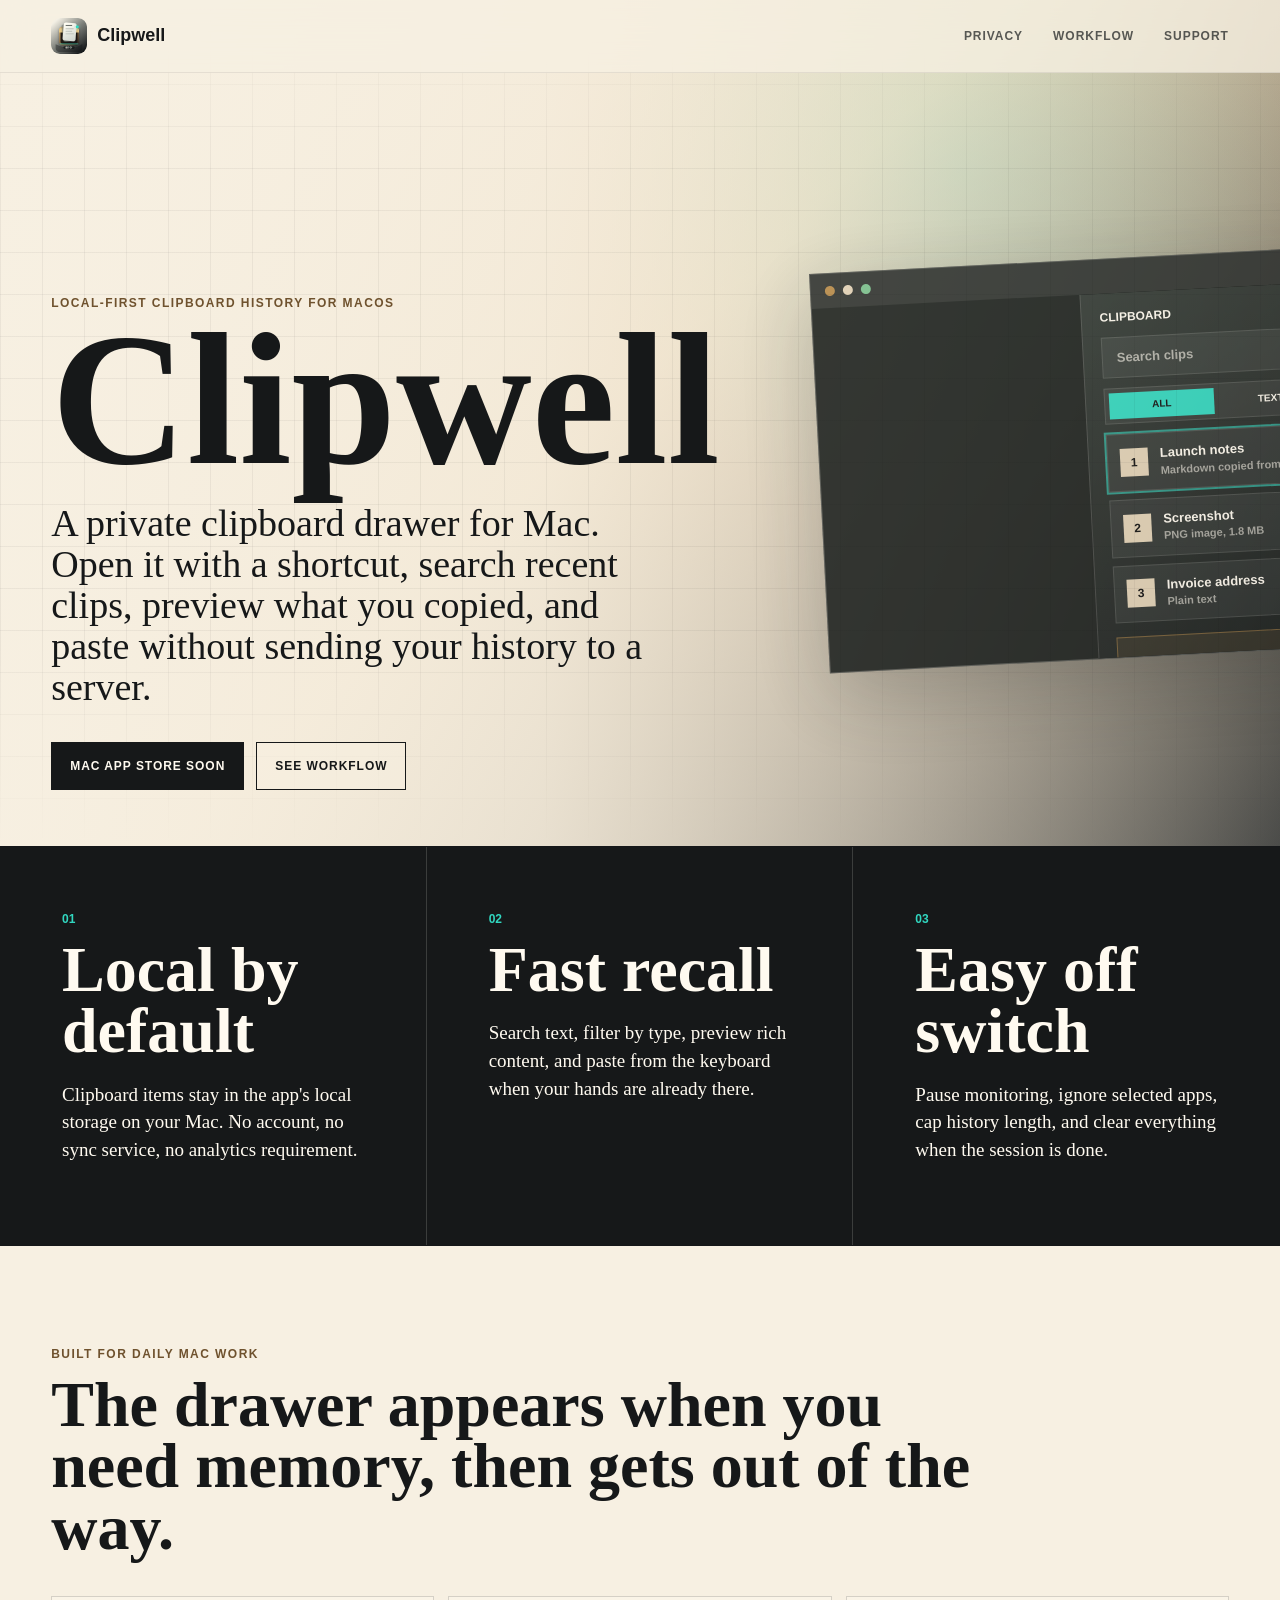
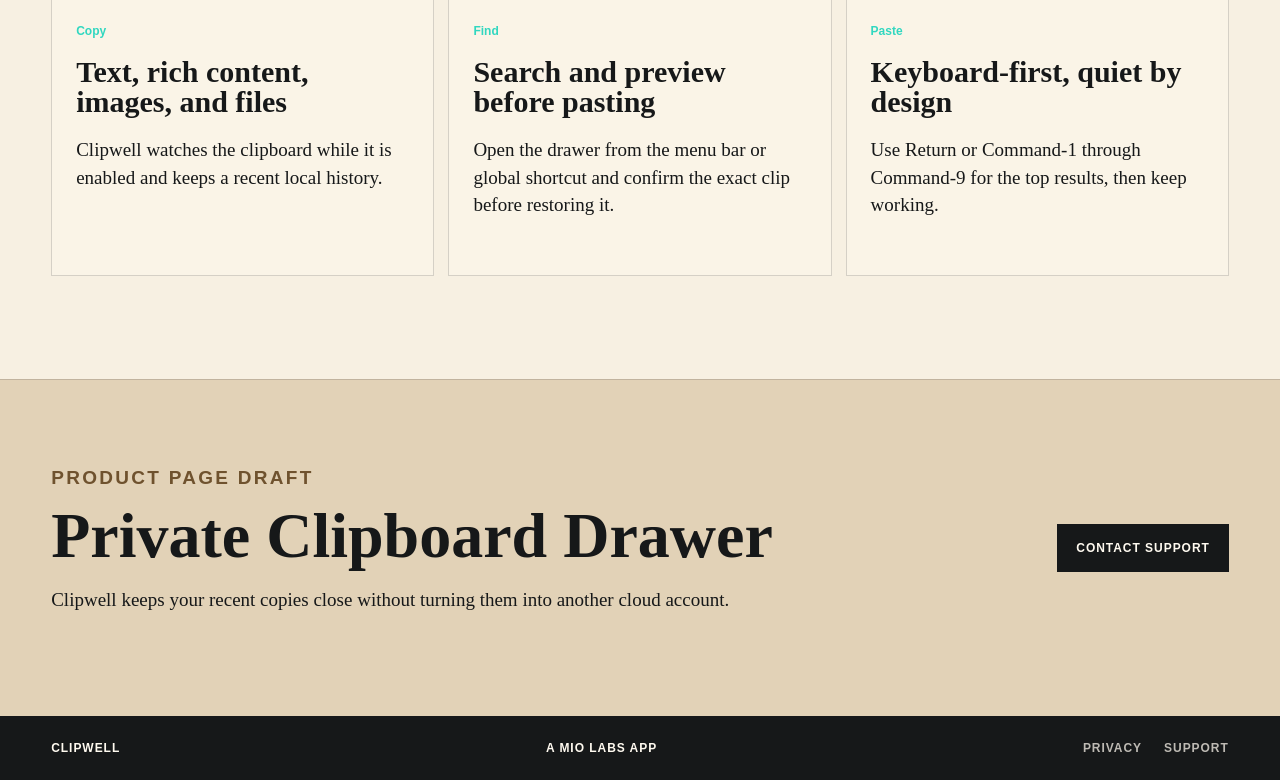
==== marketing/clipwell/index.html @ c0d696aa "Initial open source release" ====
<!doctype html>
<html lang="en">
  <head>
    <meta charset="utf-8">
    <meta name="viewport" content="width=device-width, initial-scale=1">
    <title>Clipwell - Private Clipboard Drawer for Mac</title>
    <meta name="description" content="Clipwell is a private, local-first clipboard drawer for Mac. Search, preview, and paste recent clips without a cloud account.">
    <link rel="icon" href="assets/icon.svg" type="image/svg+xml">
    <link rel="stylesheet" href="styles.css">
  </head>
  <body>
    <header class="site-header">
      <a class="brand" href="index.html" aria-label="Clipwell home">
        <img src="assets/icon.svg" alt="" width="36" height="36">
        <span>Clipwell</span>
      </a>
      <nav aria-label="Primary navigation">
        <a href="#privacy">Privacy</a>
        <a href="#workflow">Workflow</a>
        <a href="support.html">Support</a>
      </nav>
    </header>

    <main>
      <section class="hero">
        <div class="hero-art" aria-hidden="true">
          <div class="desktop">
            <div class="menubar">
              <span></span><span></span><span></span>
              <strong>Clipwell</strong>
            </div>
            <div class="drawer">
              <div class="drawer-head">
                <p>CLIPBOARD</p>
                <span>LIVE</span>
              </div>
              <div class="search">Search clips</div>
              <div class="tabs"><span>ALL</span><span>TEXT</span><span>IMAGE</span></div>
              <div class="clip active">
                <b>1</b>
                <div><strong>Launch notes</strong><small>Markdown copied from Notes</small></div>
              </div>
              <div class="clip">
                <b>2</b>
                <div><strong>Screenshot</strong><small>PNG image, 1.8 MB</small></div>
              </div>
              <div class="clip">
                <b>3</b>
                <div><strong>Invoice address</strong><small>Plain text</small></div>
              </div>
              <div class="preview">
                <small>Preview</small>
                <p>Copy once. Find it again without leaving the app you are working in.</p>
              </div>
            </div>
          </div>
        </div>

        <div class="hero-copy">
          <p class="eyebrow">Local-first clipboard history for macOS</p>
          <h1>Clipwell</h1>
          <p class="lede">A private clipboard drawer for Mac. Open it with a shortcut, search recent clips, preview what you copied, and paste without sending your history to a server.</p>
          <div class="actions">
            <a class="button primary" href="#waitlist">Mac App Store soon</a>
            <a class="button secondary" href="#workflow">See workflow</a>
          </div>
        </div>
      </section>

      <section class="proof-band" id="privacy" aria-label="Privacy principles">
        <div>
          <span>01</span>
          <h2>Local by default</h2>
          <p>Clipboard items stay in the app's local storage on your Mac. No account, no sync service, no analytics requirement.</p>
        </div>
        <div>
          <span>02</span>
          <h2>Fast recall</h2>
          <p>Search text, filter by type, preview rich content, and paste from the keyboard when your hands are already there.</p>
        </div>
        <div>
          <span>03</span>
          <h2>Easy off switch</h2>
          <p>Pause monitoring, ignore selected apps, cap history length, and clear everything when the session is done.</p>
        </div>
      </section>

      <section class="workflow" id="workflow">
        <div class="section-copy">
          <p class="eyebrow">Built for daily Mac work</p>
          <h2>The drawer appears when you need memory, then gets out of the way.</h2>
        </div>
        <div class="steps">
          <article>
            <span>Copy</span>
            <h3>Text, rich content, images, and files</h3>
            <p>Clipwell watches the clipboard while it is enabled and keeps a recent local history.</p>
          </article>
          <article>
            <span>Find</span>
            <h3>Search and preview before pasting</h3>
            <p>Open the drawer from the menu bar or global shortcut and confirm the exact clip before restoring it.</p>
          </article>
          <article>
            <span>Paste</span>
            <h3>Keyboard-first, quiet by design</h3>
            <p>Use Return or Command-1 through Command-9 for the top results, then keep working.</p>
          </article>
        </div>
      </section>

      <section class="store-copy" id="waitlist">
        <div>
          <p class="eyebrow">Product page draft</p>
          <h2>Private Clipboard Drawer</h2>
          <p>Clipwell keeps your recent copies close without turning them into another cloud account.</p>
        </div>
        <a class="button primary" href="support.html">Contact support</a>
      </section>
    </main>

    <footer>
      <span>Clipwell</span>
      <span>A Mio Labs app</span>
      <a href="privacy.html">Privacy</a>
      <a href="support.html">Support</a>
    </footer>
  </body>
</html>
---- marketing/clipwell/styles.css ----
:root {
  --ink: #161819;
  --ink-soft: #2d3230;
  --paper: #f7f0e2;
  --paper-deep: #e2d2b7;
  --brass: #b88a48;
  --brass-dark: #6f522e;
  --cyan: #31d7c0;
  --green: #7ac08d;
  --line: rgba(22, 24, 25, .16);
  --white: #fffaf0;
  --shadow: 0 24px 80px rgba(22, 24, 25, .24);
}

* {
  box-sizing: border-box;
}

html {
  scroll-behavior: smooth;
}

body {
  margin: 0;
  color: var(--ink);
  background: var(--paper);
  font-family: Charter, "Iowan Old Style", Georgia, serif;
}

a {
  color: inherit;
  text-decoration: none;
}

.site-header {
  position: fixed;
  z-index: 10;
  top: 0;
  left: 0;
  right: 0;
  display: flex;
  align-items: center;
  justify-content: space-between;
  gap: 24px;
  padding: 18px clamp(20px, 4vw, 56px);
  background: rgba(247, 240, 226, .78);
  border-bottom: 1px solid rgba(22, 24, 25, .08);
  backdrop-filter: blur(18px);
}

.brand {
  display: inline-flex;
  align-items: center;
  gap: 10px;
  font: 700 18px/1.1 Avenir, "Avenir Next", Helvetica, sans-serif;
  letter-spacing: 0;
}

.brand img {
  border-radius: 9px;
}

nav {
  display: flex;
  align-items: center;
  gap: clamp(14px, 3vw, 30px);
  font: 700 12px/1 Avenir, "Avenir Next", Helvetica, sans-serif;
  text-transform: uppercase;
  letter-spacing: .08em;
}

nav a {
  color: rgba(22, 24, 25, .7);
}

nav a:hover {
  color: var(--ink);
}

.hero {
  position: relative;
  min-height: 94vh;
  overflow: hidden;
  display: grid;
  align-items: end;
  padding: 112px clamp(20px, 4vw, 56px) 56px;
  background:
    linear-gradient(90deg, rgba(247, 240, 226, .98) 0%, rgba(247, 240, 226, .84) 42%, rgba(247, 240, 226, .24) 100%),
    radial-gradient(circle at 75% 20%, rgba(49, 215, 192, .24), transparent 32%),
    linear-gradient(135deg, #f7f0e2 0%, #dfc49b 48%, #151819 100%);
}

.hero::after {
  content: "";
  position: absolute;
  inset: 0;
  pointer-events: none;
  background-image:
    linear-gradient(rgba(22, 24, 25, .05) 1px, transparent 1px),
    linear-gradient(90deg, rgba(22, 24, 25, .05) 1px, transparent 1px);
  background-size: 42px 42px;
  mask-image: linear-gradient(to bottom, transparent, black 20%, black 76%, transparent);
}

.hero-art {
  position: absolute;
  inset: 132px -14vw 64px auto;
  z-index: 0;
  width: min(660px, 50vw);
  display: flex;
  align-items: center;
  justify-content: center;
  transform: rotate(-3deg);
  opacity: .88;
}

.desktop {
  width: 100%;
  aspect-ratio: 16 / 10;
  background: #1d211f;
  border: 1px solid rgba(255, 250, 240, .24);
  box-shadow: var(--shadow);
  overflow: hidden;
}

.menubar {
  height: 34px;
  display: flex;
  align-items: center;
  gap: 8px;
  padding: 0 14px;
  color: rgba(255, 250, 240, .74);
  background: rgba(255, 250, 240, .08);
  font: 700 11px/1 Avenir, "Avenir Next", Helvetica, sans-serif;
}

.menubar span {
  width: 10px;
  height: 10px;
  border-radius: 50%;
  background: var(--brass);
}

.menubar span:nth-child(2) {
  background: var(--paper-deep);
}

.menubar span:nth-child(3) {
  background: var(--green);
}

.menubar strong {
  margin-left: auto;
}

.drawer {
  margin-left: auto;
  width: min(420px, 58%);
  min-height: calc(100% - 34px);
  padding: 18px;
  color: var(--white);
  background:
    linear-gradient(155deg, rgba(51, 58, 54, .96), rgba(18, 21, 21, .98)),
    #1b1f1e;
  border-left: 1px solid rgba(255, 250, 240, .18);
}

.drawer-head,
.tabs,
.clip {
  display: flex;
  align-items: center;
}

.drawer-head {
  justify-content: space-between;
  margin-bottom: 14px;
  font: 800 12px/1 Avenir, "Avenir Next", Helvetica, sans-serif;
}

.drawer-head p {
  margin: 0;
}

.drawer-head span {
  color: var(--green);
}

.search,
.tabs,
.clip,
.preview {
  border: 1px solid rgba(255, 250, 240, .12);
  background: rgba(255, 250, 240, .06);
}

.search {
  padding: 13px 14px;
  margin-bottom: 10px;
  color: rgba(255, 250, 240, .62);
  font: 600 13px/1 Avenir, "Avenir Next", Helvetica, sans-serif;
}

.tabs {
  gap: 4px;
  padding: 4px;
  margin-bottom: 10px;
}

.tabs span {
  flex: 1;
  padding: 8px 6px;
  text-align: center;
  font: 800 10px/1 Avenir, "Avenir Next", Helvetica, sans-serif;
}

.tabs span:first-child {
  color: #111;
  background: var(--cyan);
}

.clip {
  gap: 12px;
  padding: 12px;
  margin-bottom: 8px;
}

.clip.active {
  outline: 2px solid rgba(49, 215, 192, .62);
}

.clip b {
  display: grid;
  place-items: center;
  width: 28px;
  height: 28px;
  color: #111;
  background: var(--paper-deep);
  font: 800 12px/1 Avenir, "Avenir Next", Helvetica, sans-serif;
}

.clip strong,
.clip small {
  display: block;
}

.clip strong {
  font: 700 13px/1.2 Avenir, "Avenir Next", Helvetica, sans-serif;
}

.clip small {
  margin-top: 3px;
  color: rgba(255, 250, 240, .58);
  font: 600 11px/1.2 Avenir, "Avenir Next", Helvetica, sans-serif;
}

.preview {
  margin-top: 14px;
  padding: 16px;
  border-color: rgba(184, 138, 72, .5);
  background: rgba(184, 138, 72, .12);
}

.preview small {
  color: var(--brass);
  font: 800 10px/1 Avenir, "Avenir Next", Helvetica, sans-serif;
  text-transform: uppercase;
}

.preview p {
  margin: 8px 0 0;
  font-size: 21px;
  line-height: 1.2;
}

.hero-copy {
  position: relative;
  z-index: 1;
  width: min(720px, 100%);
}

.eyebrow {
  margin: 0 0 14px;
  color: var(--brass-dark);
  font: 800 12px/1 Avenir, "Avenir Next", Helvetica, sans-serif;
  letter-spacing: .12em;
  text-transform: uppercase;
}

h1,
h2,
h3,
p {
  letter-spacing: 0;
}

h1 {
  margin: 0;
  font-size: clamp(86px, 15vw, 188px);
  line-height: .82;
}

.lede {
  width: min(620px, 100%);
  margin: 26px 0 0;
  font-size: clamp(23px, 3.1vw, 38px);
  line-height: 1.08;
}

.actions {
  display: flex;
  flex-wrap: wrap;
  gap: 12px;
  margin-top: 34px;
}

.button {
  display: inline-flex;
  align-items: center;
  justify-content: center;
  min-height: 48px;
  padding: 0 18px;
  border: 1px solid var(--ink);
  font: 800 12px/1 Avenir, "Avenir Next", Helvetica, sans-serif;
  text-transform: uppercase;
  letter-spacing: .08em;
}

.button.primary {
  color: var(--white);
  background: var(--ink);
}

.button.secondary {
  background: rgba(247, 240, 226, .42);
}

.proof-band {
  display: grid;
  grid-template-columns: repeat(3, 1fr);
  border-top: 1px solid var(--line);
  border-bottom: 1px solid var(--line);
  background: var(--ink);
  color: var(--white);
}

.proof-band div {
  padding: clamp(28px, 5vw, 62px);
  border-right: 1px solid rgba(255, 250, 240, .16);
}

.proof-band div:last-child {
  border-right: 0;
}

.proof-band span,
.steps span {
  color: var(--cyan);
  font: 800 12px/1 Avenir, "Avenir Next", Helvetica, sans-serif;
}

.proof-band h2,
.workflow h2,
.store-copy h2,
.document h1 {
  margin: 12px 0;
  font-size: clamp(36px, 5vw, 72px);
  line-height: .96;
}

.proof-band p,
.steps p,
.store-copy p,
.document p {
  font-size: 19px;
  line-height: 1.45;
}

.workflow {
  padding: clamp(58px, 8vw, 118px) clamp(20px, 4vw, 56px);
}

.section-copy {
  width: min(930px, 100%);
}

.steps {
  display: grid;
  grid-template-columns: repeat(3, 1fr);
  gap: 14px;
  margin-top: 38px;
}

.steps article {
  min-height: 280px;
  padding: 24px;
  border: 1px solid var(--line);
  background: rgba(255, 250, 240, .38);
}

.steps h3 {
  margin: 18px 0 0;
  font-size: 30px;
  line-height: 1;
}

.store-copy {
  display: flex;
  align-items: center;
  justify-content: space-between;
  gap: 30px;
  padding: clamp(42px, 7vw, 84px) clamp(20px, 4vw, 56px);
  background: var(--paper-deep);
  border-top: 1px solid var(--line);
}

.store-copy div {
  max-width: 760px;
}

footer {
  display: flex;
  gap: 22px;
  padding: 26px clamp(20px, 4vw, 56px);
  color: rgba(255, 250, 240, .72);
  background: var(--ink);
  font: 700 12px/1 Avenir, "Avenir Next", Helvetica, sans-serif;
  text-transform: uppercase;
  letter-spacing: .08em;
}

footer span {
  margin-right: auto;
  color: var(--white);
}

.text-page {
  background: var(--paper);
}

.document {
  width: min(860px, calc(100% - 40px));
  margin: 0 auto;
  padding: 140px 0 80px;
}

.document h1 {
  margin-bottom: 26px;
}

.document h2 {
  margin: 34px 0 8px;
  font-size: 28px;
  line-height: 1.1;
  font-family: Avenir, "Avenir Next", Helvetica, sans-serif;
}

@media (max-width: 900px) {
  .hero {
    min-height: auto;
    padding-top: 470px;
  }

  .hero-art {
    top: 92px;
    right: -220px;
    width: 720px;
    opacity: .92;
  }

  .proof-band,
  .steps {
    grid-template-columns: 1fr;
  }

  .proof-band div {
    border-right: 0;
    border-bottom: 1px solid rgba(255, 250, 240, .16);
  }

  .store-copy {
    align-items: flex-start;
    flex-direction: column;
  }
}

@media (max-width: 640px) {
  .site-header {
    position: absolute;
    align-items: flex-start;
  }

  nav {
    gap: 12px;
    font-size: 10px;
  }

  .hero {
    padding-top: 350px;
  }

  .hero-art {
    right: -310px;
    width: 650px;
  }

  .drawer {
    width: 62%;
    padding: 12px;
  }

  h1 {
    font-size: clamp(68px, 24vw, 118px);
  }

  .lede {
    font-size: 23px;
  }

  .button {
    width: 100%;
  }
}
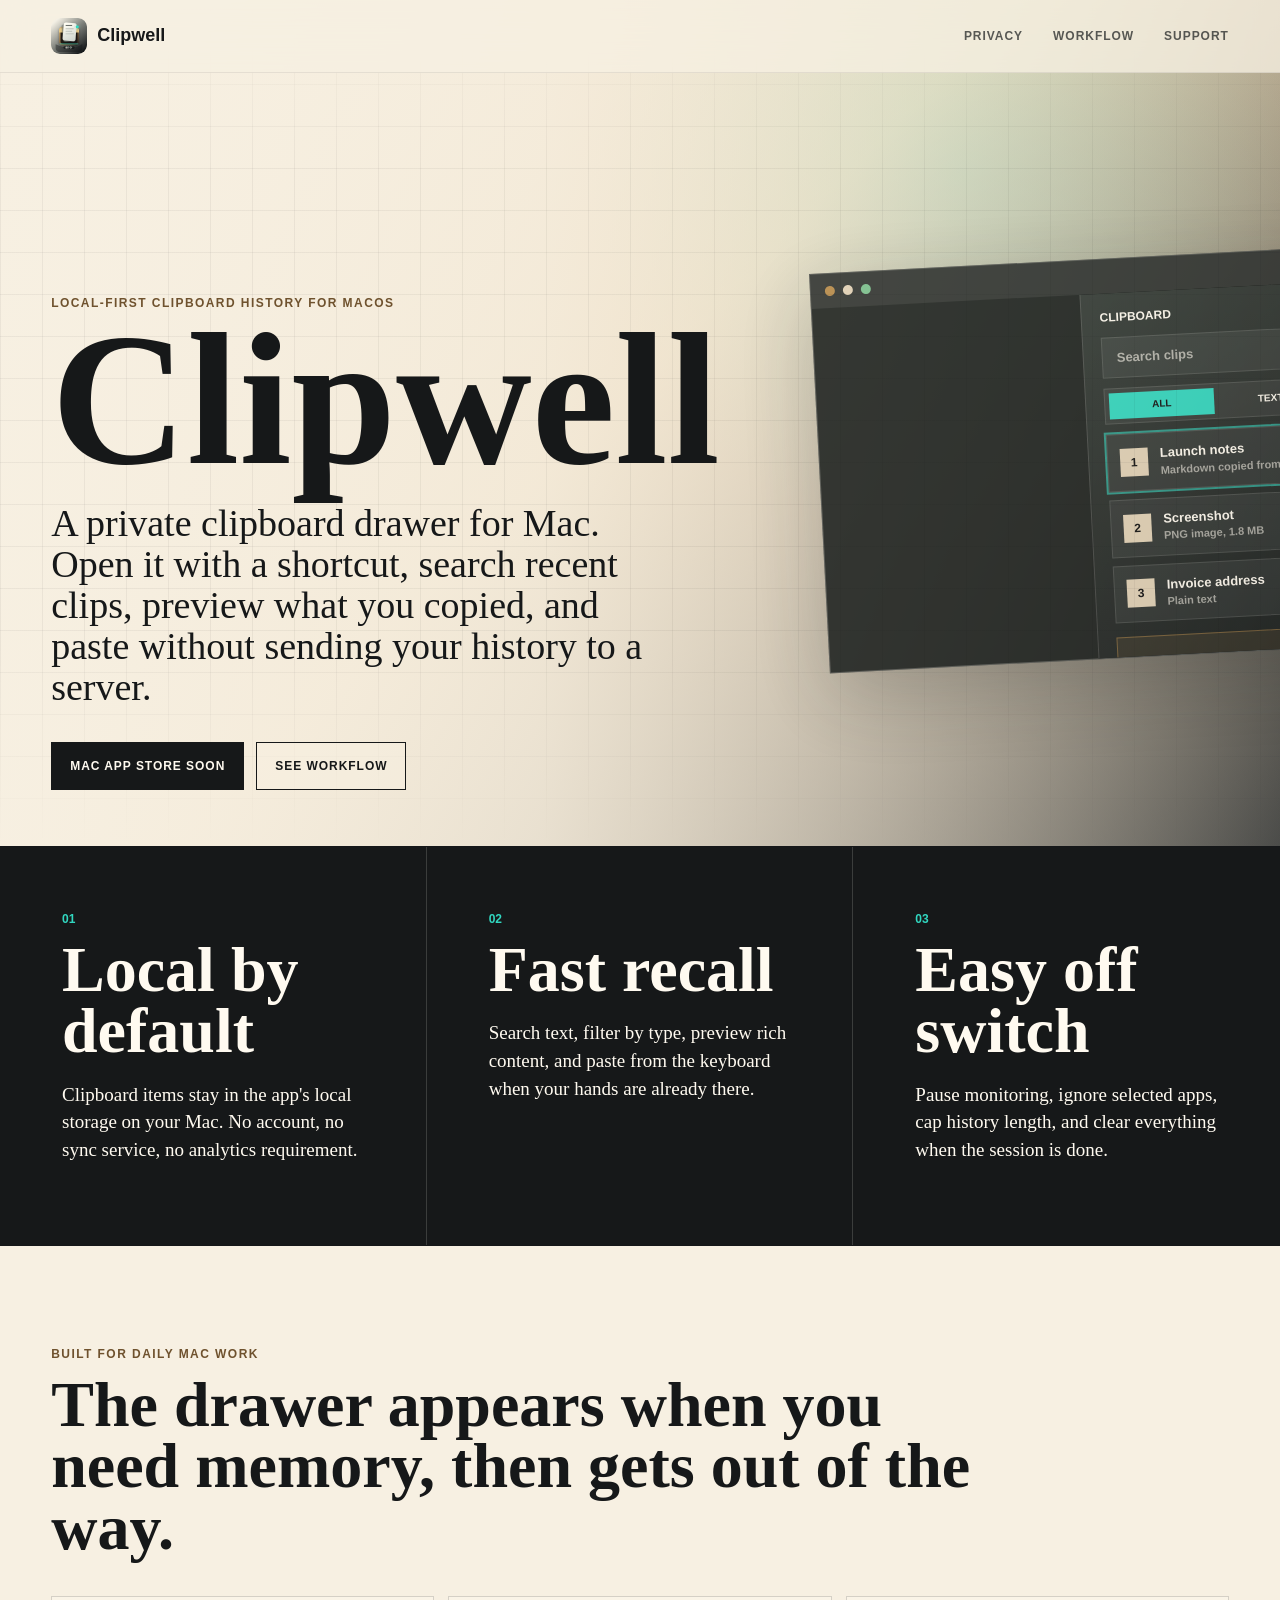
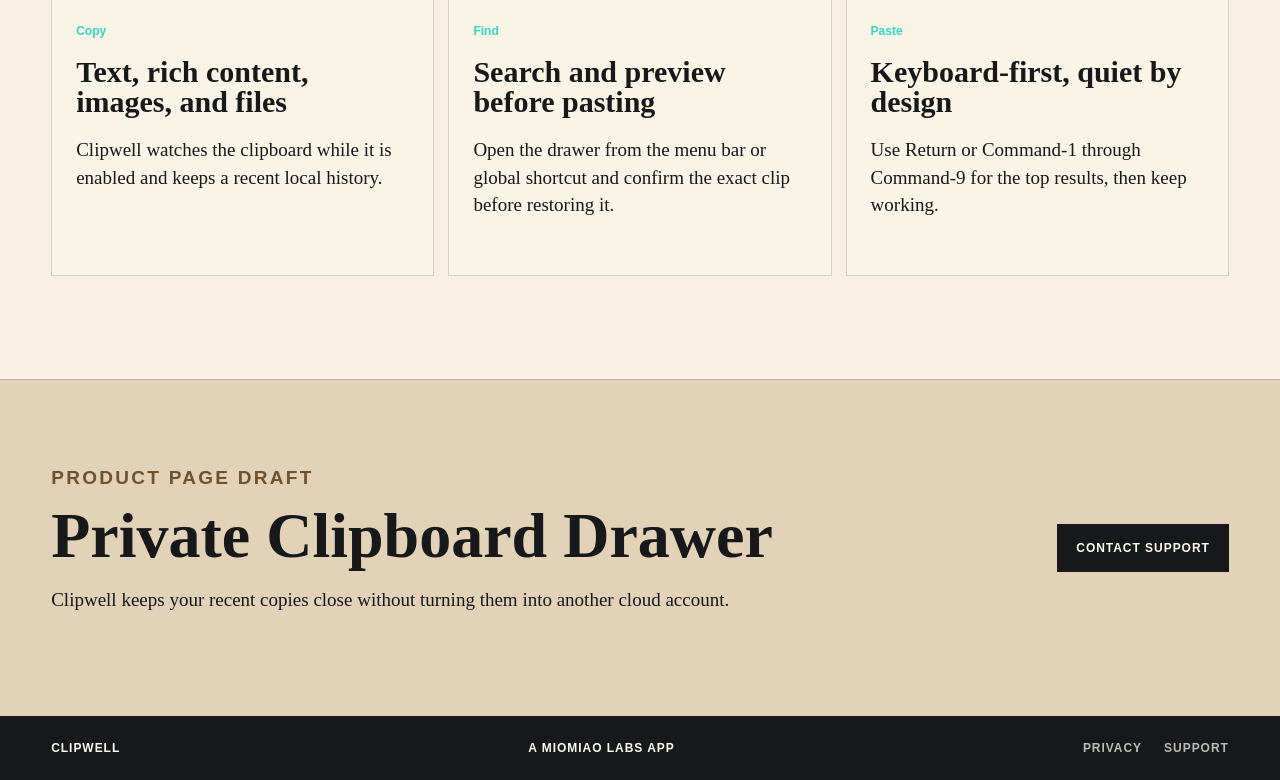
==== commit 03984b40: "docs: update clipwell branding and pro copy" ====
--- a/marketing/clipwell/index.html
+++ b/marketing/clipwell/index.html
@@ -121,7 +121,7 @@
 
     <footer>
       <span>Clipwell</span>
-      <span>A Mio Labs app</span>
+      <span>A MioMiao Labs app</span>
       <a href="privacy.html">Privacy</a>
       <a href="support.html">Support</a>
     </footer>
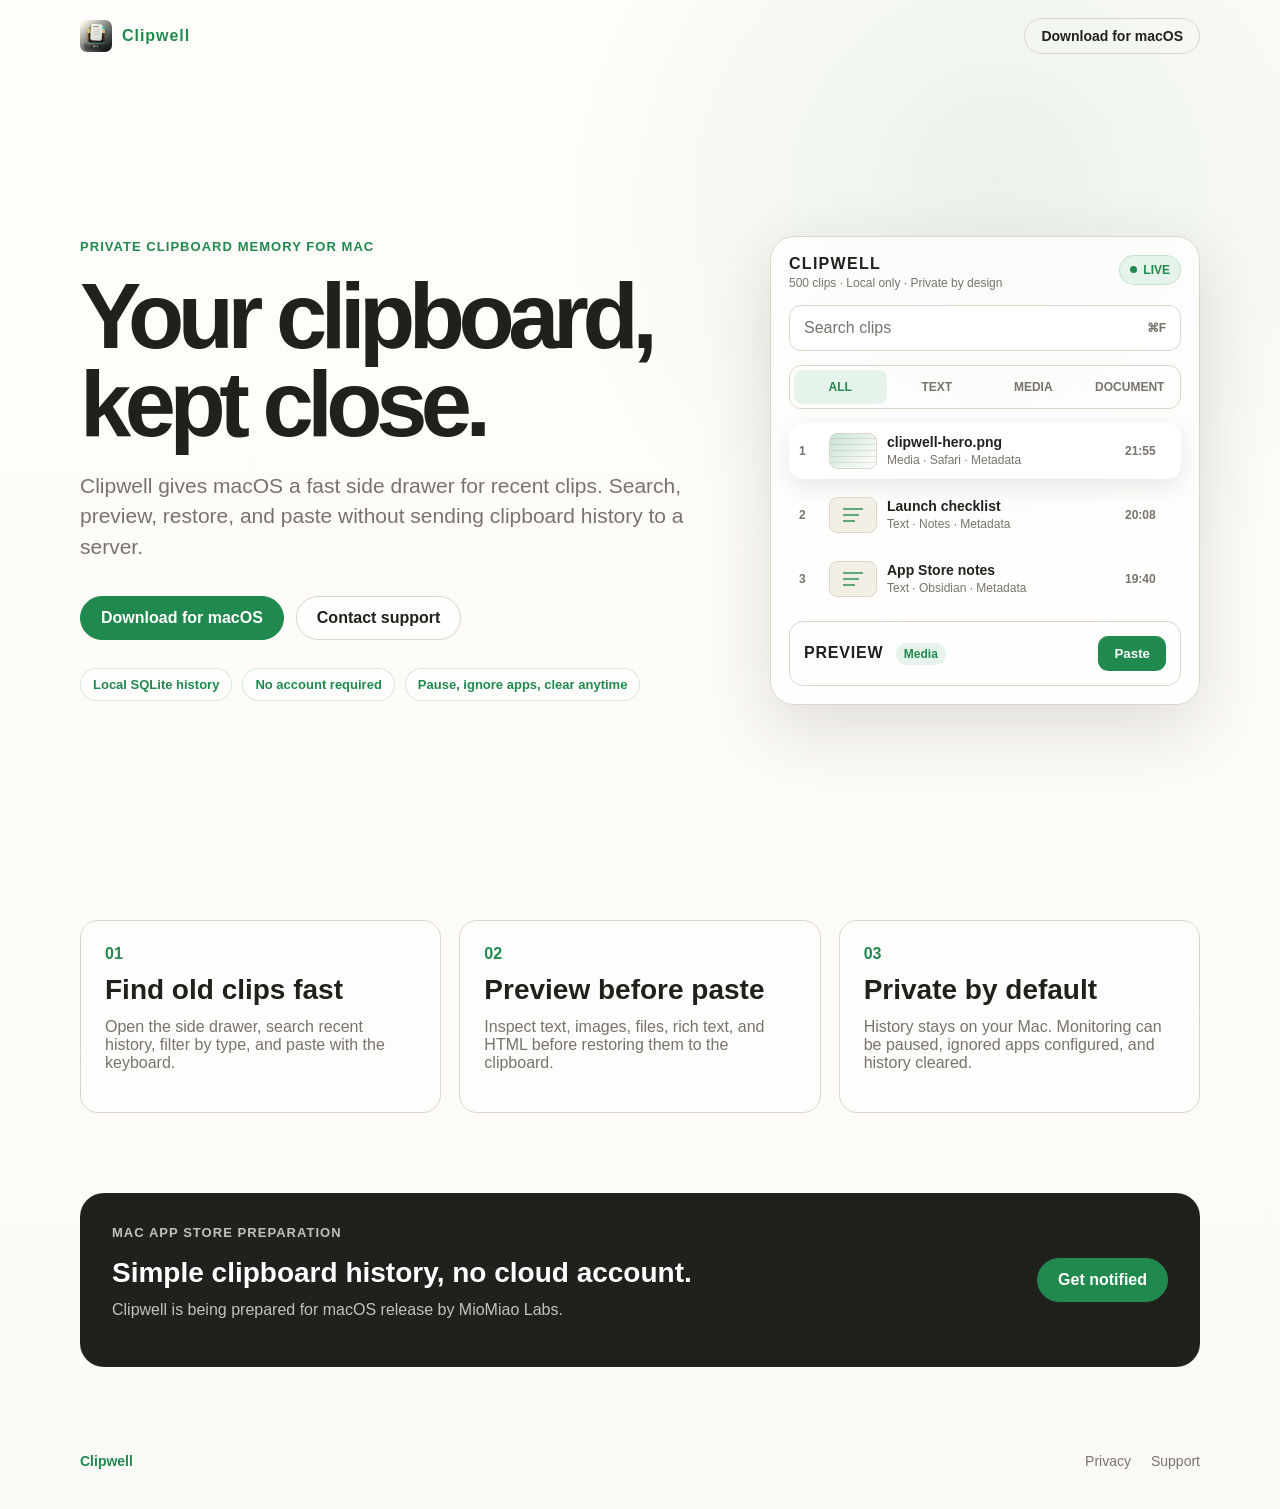
==== commit 0ccff535: "Refine Clipwell app UI and simplify homepage" ====
--- a/marketing/clipwell/index.html
+++ b/marketing/clipwell/index.html
@@ -1,129 +1,125 @@
 <!doctype html>
 <html lang="en">
-  <head>
-    <meta charset="utf-8">
-    <meta name="viewport" content="width=device-width, initial-scale=1">
-    <title>Clipwell - Private Clipboard Drawer for Mac</title>
-    <meta name="description" content="Clipwell is a private, local-first clipboard drawer for Mac. Search, preview, and paste recent clips without a cloud account.">
-    <link rel="icon" href="assets/icon.svg" type="image/svg+xml">
-    <link rel="stylesheet" href="styles.css">
-  </head>
-  <body>
-    <header class="site-header">
-      <a class="brand" href="index.html" aria-label="Clipwell home">
-        <img src="assets/icon.svg" alt="" width="36" height="36">
-        <span>Clipwell</span>
-      </a>
-      <nav aria-label="Primary navigation">
-        <a href="#privacy">Privacy</a>
-        <a href="#workflow">Workflow</a>
-        <a href="support.html">Support</a>
-      </nav>
-    </header>
+<head>
+  <meta charset="utf-8">
+  <meta name="viewport" content="width=device-width, initial-scale=1">
+  <title>Clipwell - Local Clipboard Manager for Mac</title>
+  <meta name="description" content="Clipwell is a private, local-first clipboard drawer for macOS. Search, preview, and paste recent clips without a cloud account.">
+  <link rel="icon" href="assets/icon.svg" type="image/svg+xml">
+  <link rel="stylesheet" href="styles.css">
+</head>
+<body>
+  <header class="site-header">
+    <a class="brand" href="index.html" aria-label="Clipwell home">
+      <img src="assets/icon.svg" alt="" width="32" height="32">
+      <span>Clipwell</span>
+    </a>
+    <a class="button small" href="#download">Download for macOS</a>
+  </header>
 
-    <main>
-      <section class="hero">
-        <div class="hero-art" aria-hidden="true">
-          <div class="desktop">
-            <div class="menubar">
-              <span></span><span></span><span></span>
-              <strong>Clipwell</strong>
+  <main>
+    <section class="hero">
+      <div class="hero-copy">
+        <p class="eyebrow">Private clipboard memory for Mac</p>
+        <h1>Your clipboard, kept close.</h1>
+        <p class="lede">Clipwell gives macOS a fast side drawer for recent clips. Search, preview, restore, and paste without sending clipboard history to a server.</p>
+        <div class="actions">
+          <a class="button primary" href="#download">Download for macOS</a>
+          <a class="button secondary" href="support.html">Contact support</a>
+        </div>
+        <ul class="trust-list" aria-label="Privacy highlights">
+          <li>Local SQLite history</li>
+          <li>No account required</li>
+          <li>Pause, ignore apps, clear anytime</li>
+        </ul>
+      </div>
+
+      <div class="product-card" aria-label="Clipwell app preview">
+        <div class="drawer-top">
+          <div>
+            <strong>CLIPWELL</strong>
+            <small>500 clips · Local only · Private by design</small>
+          </div>
+          <span class="live"><i></i> LIVE</span>
+        </div>
+        <div class="search-line">Search clips <kbd>⌘F</kbd></div>
+        <div class="tabs">
+          <span class="active">All</span>
+          <span>Text</span>
+          <span>Media</span>
+          <span>Document</span>
+        </div>
+        <div class="clip-list">
+          <article class="clip selected">
+            <span>1</span>
+            <div class="thumb image"></div>
+            <div>
+              <strong>clipwell-hero.png</strong>
+              <small>Media · Safari · Metadata</small>
             </div>
-            <div class="drawer">
-              <div class="drawer-head">
-                <p>CLIPBOARD</p>
-                <span>LIVE</span>
-              </div>
-              <div class="search">Search clips</div>
-              <div class="tabs"><span>ALL</span><span>TEXT</span><span>IMAGE</span></div>
-              <div class="clip active">
-                <b>1</b>
-                <div><strong>Launch notes</strong><small>Markdown copied from Notes</small></div>
-              </div>
-              <div class="clip">
-                <b>2</b>
-                <div><strong>Screenshot</strong><small>PNG image, 1.8 MB</small></div>
-              </div>
-              <div class="clip">
-                <b>3</b>
-                <div><strong>Invoice address</strong><small>Plain text</small></div>
-              </div>
-              <div class="preview">
-                <small>Preview</small>
-                <p>Copy once. Find it again without leaving the app you are working in.</p>
-              </div>
+            <time>21:55</time>
+          </article>
+          <article class="clip">
+            <span>2</span>
+            <div class="thumb text"></div>
+            <div>
+              <strong>Launch checklist</strong>
+              <small>Text · Notes · Metadata</small>
             </div>
-          </div>
-        </div>
-
-        <div class="hero-copy">
-          <p class="eyebrow">Local-first clipboard history for macOS</p>
-          <h1>Clipwell</h1>
-          <p class="lede">A private clipboard drawer for Mac. Open it with a shortcut, search recent clips, preview what you copied, and paste without sending your history to a server.</p>
-          <div class="actions">
-            <a class="button primary" href="#waitlist">Mac App Store soon</a>
-            <a class="button secondary" href="#workflow">See workflow</a>
-          </div>
-        </div>
-      </section>
-
-      <section class="proof-band" id="privacy" aria-label="Privacy principles">
-        <div>
-          <span>01</span>
-          <h2>Local by default</h2>
-          <p>Clipboard items stay in the app's local storage on your Mac. No account, no sync service, no analytics requirement.</p>
-        </div>
-        <div>
-          <span>02</span>
-          <h2>Fast recall</h2>
-          <p>Search text, filter by type, preview rich content, and paste from the keyboard when your hands are already there.</p>
-        </div>
-        <div>
-          <span>03</span>
-          <h2>Easy off switch</h2>
-          <p>Pause monitoring, ignore selected apps, cap history length, and clear everything when the session is done.</p>
-        </div>
-      </section>
-
-      <section class="workflow" id="workflow">
-        <div class="section-copy">
-          <p class="eyebrow">Built for daily Mac work</p>
-          <h2>The drawer appears when you need memory, then gets out of the way.</h2>
-        </div>
-        <div class="steps">
-          <article>
-            <span>Copy</span>
-            <h3>Text, rich content, images, and files</h3>
-            <p>Clipwell watches the clipboard while it is enabled and keeps a recent local history.</p>
+            <time>20:08</time>
           </article>
-          <article>
-            <span>Find</span>
-            <h3>Search and preview before pasting</h3>
-            <p>Open the drawer from the menu bar or global shortcut and confirm the exact clip before restoring it.</p>
-          </article>
-          <article>
-            <span>Paste</span>
-            <h3>Keyboard-first, quiet by design</h3>
-            <p>Use Return or Command-1 through Command-9 for the top results, then keep working.</p>
+          <article class="clip">
+            <span>3</span>
+            <div class="thumb text"></div>
+            <div>
+              <strong>App Store notes</strong>
+              <small>Text · Obsidian · Metadata</small>
+            </div>
+            <time>19:40</time>
           </article>
         </div>
-      </section>
+        <div class="preview">
+          <div>
+            <strong>Preview</strong>
+            <span>Media</span>
+          </div>
+          <button>Paste</button>
+        </div>
+      </div>
+    </section>
 
-      <section class="store-copy" id="waitlist">
-        <div>
-          <p class="eyebrow">Product page draft</p>
-          <h2>Private Clipboard Drawer</h2>
-          <p>Clipwell keeps your recent copies close without turning them into another cloud account.</p>
-        </div>
-        <a class="button primary" href="support.html">Contact support</a>
-      </section>
-    </main>
+    <section class="features" id="features" aria-label="Core features">
+      <article>
+        <span>01</span>
+        <h2>Find old clips fast</h2>
+        <p>Open the side drawer, search recent history, filter by type, and paste with the keyboard.</p>
+      </article>
+      <article>
+        <span>02</span>
+        <h2>Preview before paste</h2>
+        <p>Inspect text, images, files, rich text, and HTML before restoring them to the clipboard.</p>
+      </article>
+      <article>
+        <span>03</span>
+        <h2>Private by default</h2>
+        <p>History stays on your Mac. Monitoring can be paused, ignored apps configured, and history cleared.</p>
+      </article>
+    </section>
 
-    <footer>
-      <span>Clipwell</span>
-      <span>A MioMiao Labs app</span>
-      <a href="privacy.html">Privacy</a>
-      <a href="support.html">Support</a>
-    </footer>
-  </body>
+    <section class="download" id="download">
+      <div>
+        <p class="eyebrow">Mac App Store preparation</p>
+        <h2>Simple clipboard history, no cloud account.</h2>
+        <p>Clipwell is being prepared for macOS release by MioMiao Labs.</p>
+      </div>
+      <a class="button primary" href="support.html">Get notified</a>
+    </section>
+  </main>
+
+  <footer>
+    <span>Clipwell</span>
+    <a href="privacy.html">Privacy</a>
+    <a href="support.html">Support</a>
+  </footer>
+</body>
 </html>
--- a/marketing/clipwell/styles.css
+++ b/marketing/clipwell/styles.css
@@ -1,30 +1,27 @@
 :root {
-  --ink: #161819;
-  --ink-soft: #2d3230;
-  --paper: #f7f0e2;
-  --paper-deep: #e2d2b7;
-  --brass: #b88a48;
-  --brass-dark: #6f522e;
-  --cyan: #31d7c0;
-  --green: #7ac08d;
-  --line: rgba(22, 24, 25, .16);
-  --white: #fffaf0;
-  --shadow: 0 24px 80px rgba(22, 24, 25, .24);
+  --bg: #fbfaf7;
+  --surface: #ffffff;
+  --surface-soft: #f3eee6;
+  --text: #20201d;
+  --muted: #78736b;
+  --line: #ded5c9;
+  --green: #208a4e;
+  --green-soft: #e6f3eb;
+  --shadow: 0 24px 70px rgba(43, 36, 25, 0.14);
 }
 
 * {
   box-sizing: border-box;
 }
 
-html {
-  scroll-behavior: smooth;
-}
-
 body {
   margin: 0;
-  color: var(--ink);
-  background: var(--paper);
-  font-family: Charter, "Iowan Old Style", Georgia, serif;
+  font-family: -apple-system, BlinkMacSystemFont, "Segoe UI", sans-serif;
+  color: var(--text);
+  background:
+    radial-gradient(circle at 78% 12%, rgba(32, 138, 78, 0.09), transparent 28rem),
+    linear-gradient(180deg, #fffdfa 0%, var(--bg) 100%);
+  -webkit-font-smoothing: antialiased;
 }
 
 a {
@@ -32,279 +29,93 @@
   text-decoration: none;
 }
 
+.site-header,
+main,
+footer {
+  width: min(1120px, calc(100% - 40px));
+  margin: 0 auto;
+}
+
 .site-header {
-  position: fixed;
-  z-index: 10;
-  top: 0;
-  left: 0;
-  right: 0;
+  height: 72px;
   display: flex;
   align-items: center;
   justify-content: space-between;
-  gap: 24px;
-  padding: 18px clamp(20px, 4vw, 56px);
-  background: rgba(247, 240, 226, .78);
-  border-bottom: 1px solid rgba(22, 24, 25, .08);
-  backdrop-filter: blur(18px);
 }
 
 .brand {
   display: inline-flex;
   align-items: center;
   gap: 10px;
-  font: 700 18px/1.1 Avenir, "Avenir Next", Helvetica, sans-serif;
-  letter-spacing: 0;
-}
-
-.brand img {
-  border-radius: 9px;
-}
-
-nav {
-  display: flex;
-  align-items: center;
-  gap: clamp(14px, 3vw, 30px);
-  font: 700 12px/1 Avenir, "Avenir Next", Helvetica, sans-serif;
-  text-transform: uppercase;
-  letter-spacing: .08em;
-}
-
-nav a {
-  color: rgba(22, 24, 25, .7);
-}
-
-nav a:hover {
-  color: var(--ink);
+  color: var(--green);
+  font-weight: 800;
+  letter-spacing: 0.06em;
+}
+
+.button {
+  display: inline-flex;
+  align-items: center;
+  justify-content: center;
+  min-height: 44px;
+  padding: 0 20px;
+  border-radius: 999px;
+  font-weight: 700;
+  border: 1px solid var(--line);
+}
+
+.button.small {
+  min-height: 36px;
+  padding: 0 16px;
+  font-size: 14px;
+}
+
+.button.primary {
+  color: #fff;
+  background: var(--green);
+  border-color: var(--green);
+}
+
+.button.secondary {
+  background: rgba(255, 255, 255, 0.72);
 }
 
 .hero {
-  position: relative;
-  min-height: 94vh;
-  overflow: hidden;
+  min-height: calc(100vh - 72px);
   display: grid;
-  align-items: end;
-  padding: 112px clamp(20px, 4vw, 56px) 56px;
-  background:
-    linear-gradient(90deg, rgba(247, 240, 226, .98) 0%, rgba(247, 240, 226, .84) 42%, rgba(247, 240, 226, .24) 100%),
-    radial-gradient(circle at 75% 20%, rgba(49, 215, 192, .24), transparent 32%),
-    linear-gradient(135deg, #f7f0e2 0%, #dfc49b 48%, #151819 100%);
-}
-
-.hero::after {
-  content: "";
-  position: absolute;
-  inset: 0;
-  pointer-events: none;
-  background-image:
-    linear-gradient(rgba(22, 24, 25, .05) 1px, transparent 1px),
-    linear-gradient(90deg, rgba(22, 24, 25, .05) 1px, transparent 1px);
-  background-size: 42px 42px;
-  mask-image: linear-gradient(to bottom, transparent, black 20%, black 76%, transparent);
-}
-
-.hero-art {
-  position: absolute;
-  inset: 132px -14vw 64px auto;
-  z-index: 0;
-  width: min(660px, 50vw);
-  display: flex;
-  align-items: center;
-  justify-content: center;
-  transform: rotate(-3deg);
-  opacity: .88;
-}
-
-.desktop {
-  width: 100%;
-  aspect-ratio: 16 / 10;
-  background: #1d211f;
-  border: 1px solid rgba(255, 250, 240, .24);
-  box-shadow: var(--shadow);
-  overflow: hidden;
-}
-
-.menubar {
-  height: 34px;
-  display: flex;
-  align-items: center;
-  gap: 8px;
-  padding: 0 14px;
-  color: rgba(255, 250, 240, .74);
-  background: rgba(255, 250, 240, .08);
-  font: 700 11px/1 Avenir, "Avenir Next", Helvetica, sans-serif;
-}
-
-.menubar span {
-  width: 10px;
-  height: 10px;
-  border-radius: 50%;
-  background: var(--brass);
-}
-
-.menubar span:nth-child(2) {
-  background: var(--paper-deep);
-}
-
-.menubar span:nth-child(3) {
-  background: var(--green);
-}
-
-.menubar strong {
-  margin-left: auto;
-}
-
-.drawer {
-  margin-left: auto;
-  width: min(420px, 58%);
-  min-height: calc(100% - 34px);
-  padding: 18px;
-  color: var(--white);
-  background:
-    linear-gradient(155deg, rgba(51, 58, 54, .96), rgba(18, 21, 21, .98)),
-    #1b1f1e;
-  border-left: 1px solid rgba(255, 250, 240, .18);
-}
-
-.drawer-head,
-.tabs,
-.clip {
-  display: flex;
-  align-items: center;
-}
-
-.drawer-head {
-  justify-content: space-between;
-  margin-bottom: 14px;
-  font: 800 12px/1 Avenir, "Avenir Next", Helvetica, sans-serif;
-}
-
-.drawer-head p {
-  margin: 0;
-}
-
-.drawer-head span {
-  color: var(--green);
-}
-
-.search,
-.tabs,
-.clip,
-.preview {
-  border: 1px solid rgba(255, 250, 240, .12);
-  background: rgba(255, 250, 240, .06);
-}
-
-.search {
-  padding: 13px 14px;
-  margin-bottom: 10px;
-  color: rgba(255, 250, 240, .62);
-  font: 600 13px/1 Avenir, "Avenir Next", Helvetica, sans-serif;
-}
-
-.tabs {
-  gap: 4px;
-  padding: 4px;
-  margin-bottom: 10px;
-}
-
-.tabs span {
-  flex: 1;
-  padding: 8px 6px;
-  text-align: center;
-  font: 800 10px/1 Avenir, "Avenir Next", Helvetica, sans-serif;
-}
-
-.tabs span:first-child {
-  color: #111;
-  background: var(--cyan);
-}
-
-.clip {
-  gap: 12px;
-  padding: 12px;
-  margin-bottom: 8px;
-}
-
-.clip.active {
-  outline: 2px solid rgba(49, 215, 192, .62);
-}
-
-.clip b {
-  display: grid;
-  place-items: center;
-  width: 28px;
-  height: 28px;
-  color: #111;
-  background: var(--paper-deep);
-  font: 800 12px/1 Avenir, "Avenir Next", Helvetica, sans-serif;
-}
-
-.clip strong,
-.clip small {
-  display: block;
-}
-
-.clip strong {
-  font: 700 13px/1.2 Avenir, "Avenir Next", Helvetica, sans-serif;
-}
-
-.clip small {
-  margin-top: 3px;
-  color: rgba(255, 250, 240, .58);
-  font: 600 11px/1.2 Avenir, "Avenir Next", Helvetica, sans-serif;
-}
-
-.preview {
-  margin-top: 14px;
-  padding: 16px;
-  border-color: rgba(184, 138, 72, .5);
-  background: rgba(184, 138, 72, .12);
-}
-
-.preview small {
-  color: var(--brass);
-  font: 800 10px/1 Avenir, "Avenir Next", Helvetica, sans-serif;
-  text-transform: uppercase;
-}
-
-.preview p {
-  margin: 8px 0 0;
-  font-size: 21px;
-  line-height: 1.2;
-}
-
-.hero-copy {
-  position: relative;
-  z-index: 1;
-  width: min(720px, 100%);
+  grid-template-columns: minmax(0, 1fr) 430px;
+  align-items: center;
+  gap: 72px;
+  padding: 56px 0 88px;
 }
 
 .eyebrow {
-  margin: 0 0 14px;
-  color: var(--brass-dark);
-  font: 800 12px/1 Avenir, "Avenir Next", Helvetica, sans-serif;
-  letter-spacing: .12em;
+  margin: 0 0 18px;
+  color: var(--green);
+  font-size: 13px;
+  font-weight: 800;
+  letter-spacing: 0.08em;
   text-transform: uppercase;
 }
 
 h1,
 h2,
-h3,
 p {
-  letter-spacing: 0;
+  margin-top: 0;
 }
 
 h1 {
-  margin: 0;
-  font-size: clamp(86px, 15vw, 188px);
-  line-height: .82;
+  max-width: 680px;
+  margin-bottom: 22px;
+  font-size: clamp(54px, 8vw, 92px);
+  line-height: 0.96;
+  letter-spacing: -0.07em;
 }
 
 .lede {
-  width: min(620px, 100%);
-  margin: 26px 0 0;
-  font-size: clamp(23px, 3.1vw, 38px);
-  line-height: 1.08;
+  max-width: 620px;
+  color: var(--muted);
+  font-size: 21px;
+  line-height: 1.45;
 }
 
 .actions {
@@ -314,210 +125,304 @@
   margin-top: 34px;
 }
 
-.button {
+.trust-list {
+  display: flex;
+  flex-wrap: wrap;
+  gap: 10px;
+  margin: 28px 0 0;
+  padding: 0;
+  list-style: none;
+}
+
+.trust-list li {
+  padding: 8px 12px;
+  border: 1px solid rgba(32, 138, 78, 0.18);
+  border-radius: 999px;
+  color: var(--green);
+  background: rgba(255, 255, 255, 0.62);
+  font-size: 13px;
+  font-weight: 700;
+}
+
+.product-card {
+  padding: 18px;
+  border: 1px solid var(--line);
+  border-radius: 24px;
+  background: rgba(255, 255, 255, 0.72);
+  box-shadow: var(--shadow);
+  backdrop-filter: blur(18px);
+}
+
+.drawer-top {
+  display: flex;
+  justify-content: space-between;
+  gap: 12px;
+  margin-bottom: 14px;
+}
+
+.drawer-top strong {
+  display: block;
+  letter-spacing: 0.08em;
+}
+
+.drawer-top small,
+.clip small {
+  color: var(--muted);
+  font-size: 12px;
+}
+
+.live {
+  align-self: flex-start;
   display: inline-flex;
   align-items: center;
-  justify-content: center;
-  min-height: 48px;
-  padding: 0 18px;
-  border: 1px solid var(--ink);
-  font: 800 12px/1 Avenir, "Avenir Next", Helvetica, sans-serif;
+  gap: 6px;
+  padding: 7px 10px;
+  border: 1px solid rgba(32, 138, 78, 0.16);
+  border-radius: 999px;
+  color: var(--green);
+  background: var(--green-soft);
+  font-size: 12px;
+  font-weight: 800;
+}
+
+.live i {
+  width: 7px;
+  height: 7px;
+  border-radius: 999px;
+  background: currentColor;
+}
+
+.search-line {
+  display: flex;
+  align-items: center;
+  justify-content: space-between;
+  height: 46px;
+  padding: 0 14px;
+  border: 1px solid var(--line);
+  border-radius: 12px;
+  color: var(--muted);
+  background: var(--surface);
+}
+
+kbd {
+  font: inherit;
+  font-size: 12px;
+  font-weight: 800;
+}
+
+.tabs {
+  display: grid;
+  grid-template-columns: repeat(4, 1fr);
+  gap: 4px;
+  margin: 14px 0;
+  padding: 4px;
+  border: 1px solid var(--line);
+  border-radius: 12px;
+}
+
+.tabs span {
+  padding: 10px 0;
+  border-radius: 8px;
+  text-align: center;
+  color: var(--muted);
+  font-size: 12px;
+  font-weight: 800;
   text-transform: uppercase;
-  letter-spacing: .08em;
-}
-
-.button.primary {
-  color: var(--white);
-  background: var(--ink);
-}
-
-.button.secondary {
-  background: rgba(247, 240, 226, .42);
-}
-
-.proof-band {
+}
+
+.tabs .active {
+  color: var(--green);
+  background: var(--green-soft);
+}
+
+.clip-list {
+  display: grid;
+  gap: 8px;
+}
+
+.clip {
+  min-width: 0;
+  display: grid;
+  grid-template-columns: 20px 48px minmax(0, 1fr) 46px;
+  align-items: center;
+  gap: 10px;
+  padding: 10px;
+  border-radius: 14px;
+}
+
+.clip.selected {
+  background: var(--surface);
+  box-shadow: 0 8px 24px rgba(43, 36, 25, 0.1);
+}
+
+.clip span,
+.clip time {
+  color: var(--muted);
+  font-size: 12px;
+  font-weight: 700;
+}
+
+.clip strong {
+  display: block;
+  overflow: hidden;
+  text-overflow: ellipsis;
+  white-space: nowrap;
+  font-size: 14px;
+}
+
+.thumb {
+  height: 36px;
+  border: 1px solid var(--line);
+  border-radius: 8px;
+  background: var(--surface-soft);
+}
+
+.thumb.image {
+  background:
+    linear-gradient(135deg, rgba(32, 138, 78, 0.24), transparent),
+    repeating-linear-gradient(0deg, #fff 0 5px, #eee7dc 5px 6px);
+}
+
+.thumb.text::before {
+  content: "";
+  display: block;
+  width: 20px;
+  height: 14px;
+  margin: 10px auto;
+  background: linear-gradient(var(--green), var(--green)) 0 0 / 20px 2px no-repeat,
+    linear-gradient(var(--green), var(--green)) 0 6px / 16px 2px no-repeat,
+    linear-gradient(var(--green), var(--green)) 0 12px / 12px 2px no-repeat;
+  opacity: 0.7;
+}
+
+.preview {
+  display: flex;
+  align-items: center;
+  justify-content: space-between;
+  margin-top: 14px;
+  padding: 14px;
+  border: 1px solid var(--line);
+  border-radius: 14px;
+}
+
+.preview strong {
+  margin-right: 8px;
+  letter-spacing: 0.05em;
+  text-transform: uppercase;
+}
+
+.preview span {
+  padding: 4px 8px;
+  border-radius: 999px;
+  color: var(--green);
+  background: var(--green-soft);
+  font-size: 12px;
+  font-weight: 800;
+}
+
+.preview button {
+  padding: 10px 16px;
+  border: 0;
+  border-radius: 10px;
+  color: #fff;
+  background: var(--green);
+  font-weight: 800;
+}
+
+.features {
   display: grid;
   grid-template-columns: repeat(3, 1fr);
-  border-top: 1px solid var(--line);
-  border-bottom: 1px solid var(--line);
-  background: var(--ink);
-  color: var(--white);
-}
-
-.proof-band div {
-  padding: clamp(28px, 5vw, 62px);
-  border-right: 1px solid rgba(255, 250, 240, .16);
-}
-
-.proof-band div:last-child {
-  border-right: 0;
-}
-
-.proof-band span,
-.steps span {
-  color: var(--cyan);
-  font: 800 12px/1 Avenir, "Avenir Next", Helvetica, sans-serif;
-}
-
-.proof-band h2,
-.workflow h2,
-.store-copy h2,
-.document h1 {
+  gap: 18px;
+  padding: 20px 0 80px;
+}
+
+.features article {
+  padding: 24px;
+  border: 1px solid var(--line);
+  border-radius: 18px;
+  background: rgba(255, 255, 255, 0.58);
+}
+
+.features span {
+  color: var(--green);
+  font-weight: 900;
+}
+
+.features h2,
+.download h2 {
   margin: 12px 0;
-  font-size: clamp(36px, 5vw, 72px);
-  line-height: .96;
-}
-
-.proof-band p,
-.steps p,
-.store-copy p,
-.document p {
-  font-size: 19px;
-  line-height: 1.45;
-}
-
-.workflow {
-  padding: clamp(58px, 8vw, 118px) clamp(20px, 4vw, 56px);
-}
-
-.section-copy {
-  width: min(930px, 100%);
-}
-
-.steps {
-  display: grid;
-  grid-template-columns: repeat(3, 1fr);
-  gap: 14px;
-  margin-top: 38px;
-}
-
-.steps article {
-  min-height: 280px;
-  padding: 24px;
-  border: 1px solid var(--line);
-  background: rgba(255, 250, 240, .38);
-}
-
-.steps h3 {
-  margin: 18px 0 0;
-  font-size: 30px;
-  line-height: 1;
-}
-
-.store-copy {
+  font-size: 28px;
+  line-height: 1.1;
+}
+
+.features p,
+.download p {
+  color: var(--muted);
+}
+
+.download {
   display: flex;
   align-items: center;
   justify-content: space-between;
-  gap: 30px;
-  padding: clamp(42px, 7vw, 84px) clamp(20px, 4vw, 56px);
-  background: var(--paper-deep);
-  border-top: 1px solid var(--line);
-}
-
-.store-copy div {
-  max-width: 760px;
+  gap: 24px;
+  margin-bottom: 56px;
+  padding: 32px;
+  border-radius: 24px;
+  background: var(--text);
+  color: #fff;
+}
+
+.download p {
+  color: rgba(255, 255, 255, 0.72);
 }
 
 footer {
   display: flex;
-  gap: 22px;
-  padding: 26px clamp(20px, 4vw, 56px);
-  color: rgba(255, 250, 240, .72);
-  background: var(--ink);
-  font: 700 12px/1 Avenir, "Avenir Next", Helvetica, sans-serif;
-  text-transform: uppercase;
-  letter-spacing: .08em;
+  gap: 20px;
+  align-items: center;
+  padding: 30px 0 40px;
+  color: var(--muted);
+  font-size: 14px;
 }
 
 footer span {
   margin-right: auto;
-  color: var(--white);
-}
-
-.text-page {
-  background: var(--paper);
-}
-
-.document {
-  width: min(860px, calc(100% - 40px));
-  margin: 0 auto;
-  padding: 140px 0 80px;
-}
-
-.document h1 {
-  margin-bottom: 26px;
-}
-
-.document h2 {
-  margin: 34px 0 8px;
-  font-size: 28px;
-  line-height: 1.1;
-  font-family: Avenir, "Avenir Next", Helvetica, sans-serif;
+  color: var(--green);
+  font-weight: 800;
 }
 
 @media (max-width: 900px) {
+  .site-header,
+  main,
+  footer {
+    width: min(100% - 28px, 620px);
+  }
+
+  .site-header .button {
+    display: none;
+  }
+
   .hero {
     min-height: auto;
-    padding-top: 470px;
-  }
-
-  .hero-art {
-    top: 92px;
-    right: -220px;
-    width: 720px;
-    opacity: .92;
-  }
-
-  .proof-band,
-  .steps {
     grid-template-columns: 1fr;
-  }
-
-  .proof-band div {
-    border-right: 0;
-    border-bottom: 1px solid rgba(255, 250, 240, .16);
-  }
-
-  .store-copy {
+    gap: 36px;
+    padding-top: 42px;
+  }
+
+  h1 {
+    font-size: clamp(48px, 16vw, 72px);
+  }
+
+  .lede {
+    font-size: 18px;
+  }
+
+  .features {
+    grid-template-columns: 1fr;
+  }
+
+  .download {
     align-items: flex-start;
     flex-direction: column;
   }
 }
-
-@media (max-width: 640px) {
-  .site-header {
-    position: absolute;
-    align-items: flex-start;
-  }
-
-  nav {
-    gap: 12px;
-    font-size: 10px;
-  }
-
-  .hero {
-    padding-top: 350px;
-  }
-
-  .hero-art {
-    right: -310px;
-    width: 650px;
-  }
-
-  .drawer {
-    width: 62%;
-    padding: 12px;
-  }
-
-  h1 {
-    font-size: clamp(68px, 24vw, 118px);
-  }
-
-  .lede {
-    font-size: 23px;
-  }
-
-  .button {
-    width: 100%;
-  }
-}
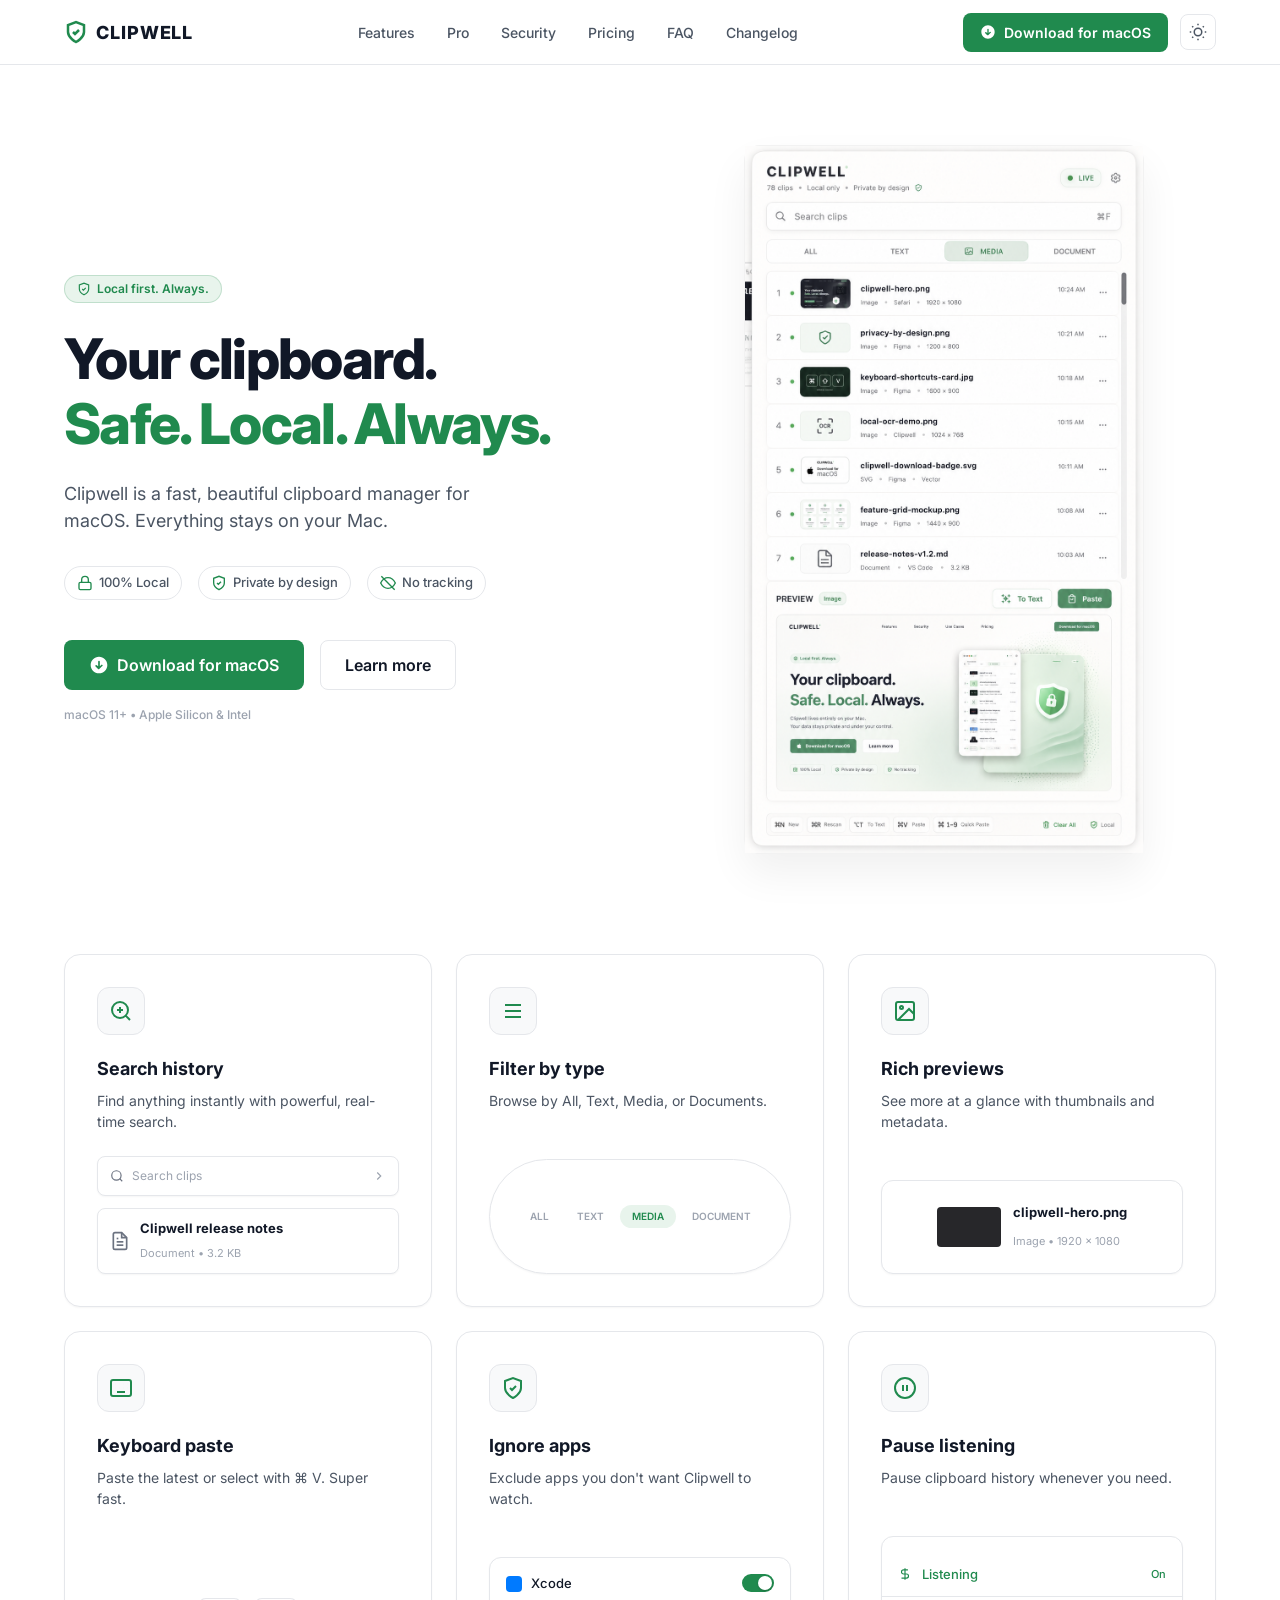
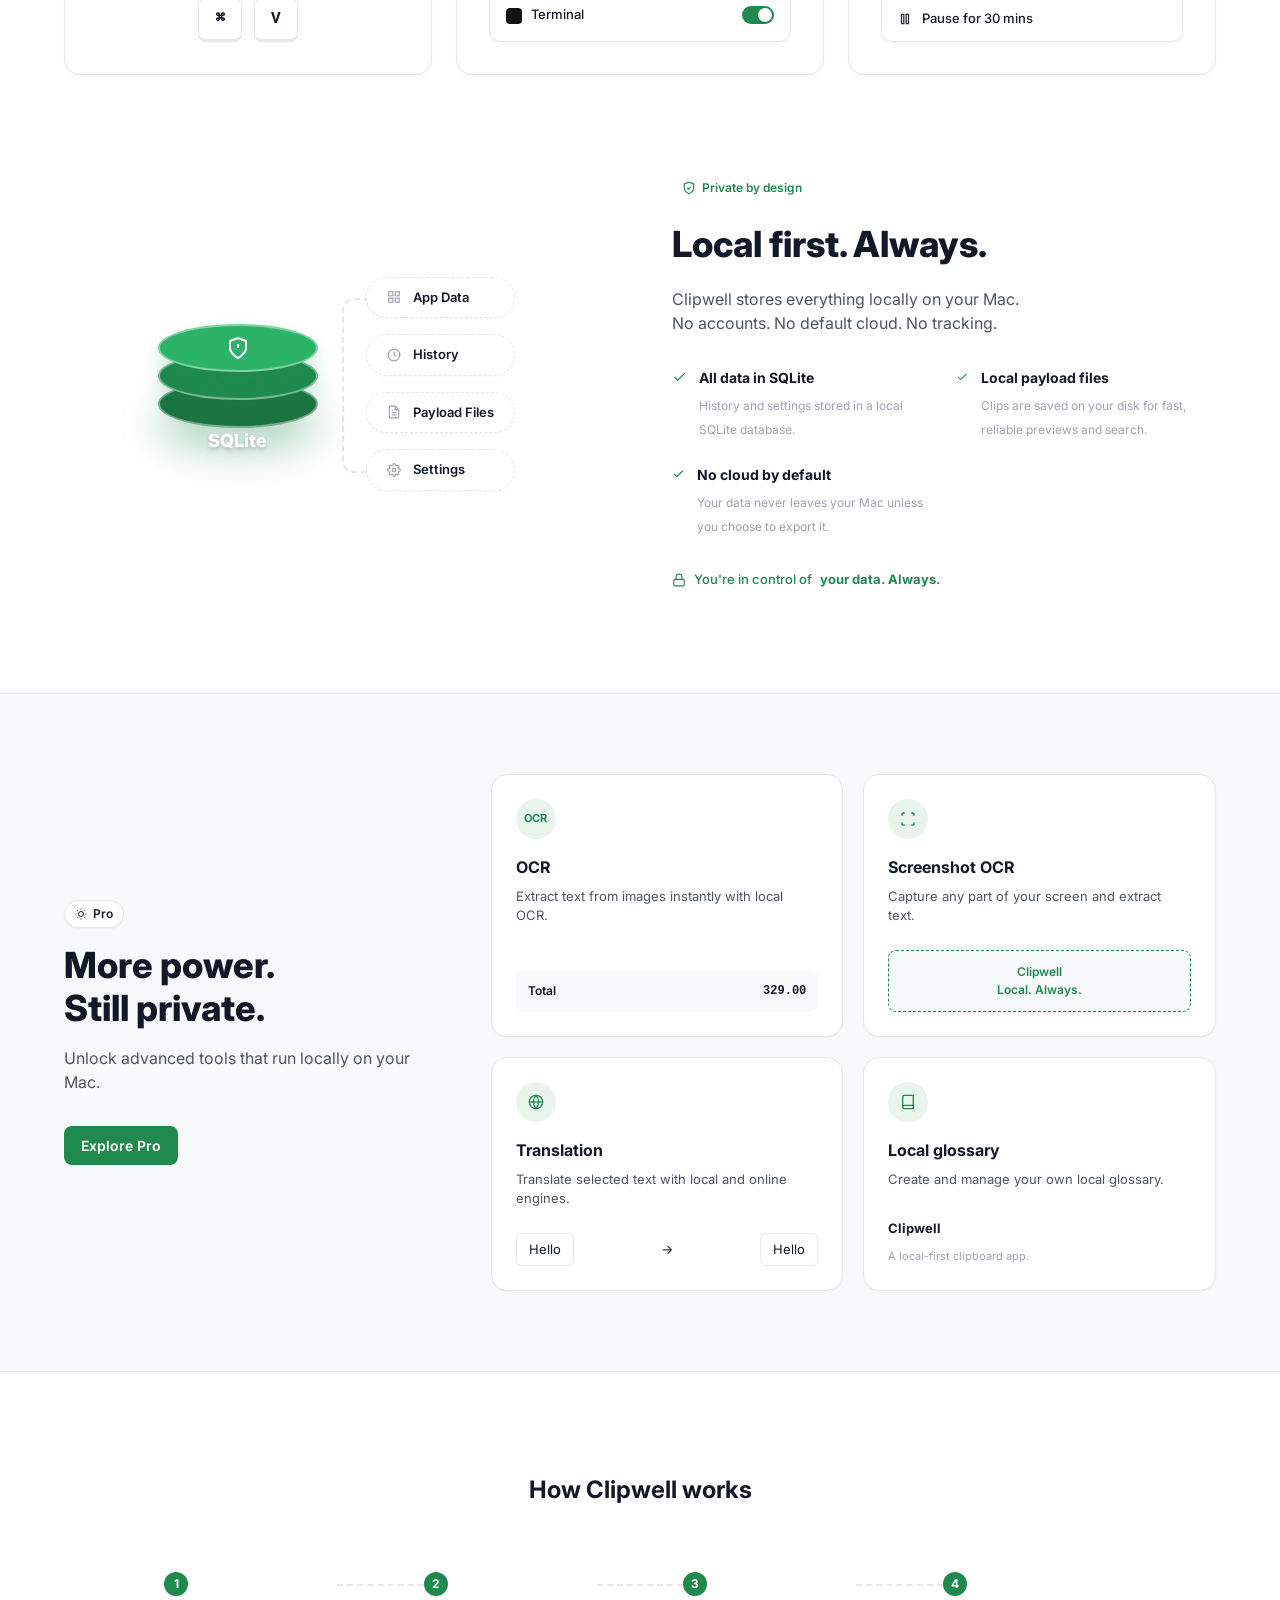
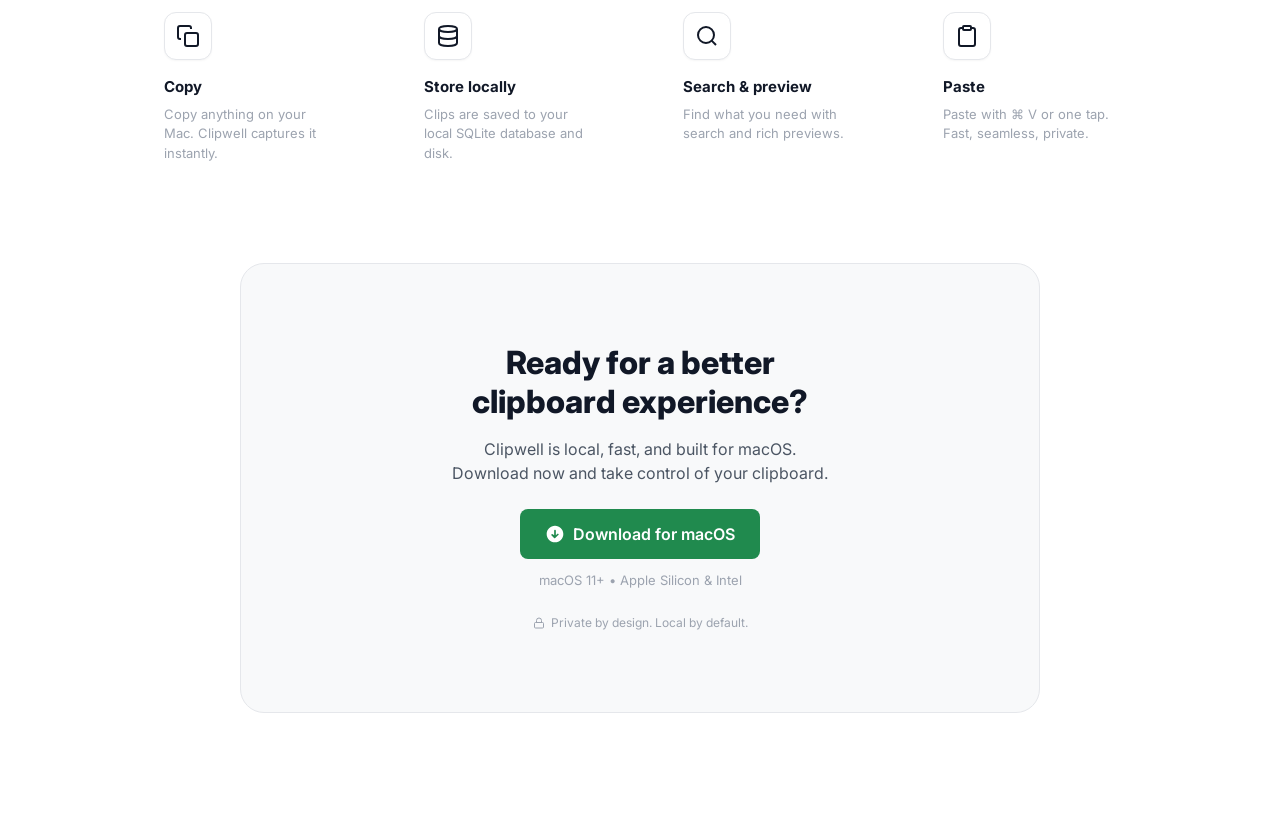
==== commit 6b1c8374: "Refactor website layout to match high-fidelity Light Theme design, update App UI" ====
--- a/marketing/clipwell/index.html
+++ b/marketing/clipwell/index.html
@@ -3,123 +3,387 @@
 <head>
   <meta charset="utf-8">
   <meta name="viewport" content="width=device-width, initial-scale=1">
-  <title>Clipwell - Local Clipboard Manager for Mac</title>
-  <meta name="description" content="Clipwell is a private, local-first clipboard drawer for macOS. Search, preview, and paste recent clips without a cloud account.">
+  <title>Clipwell - Safe. Local. Always.</title>
+  <meta name="description" content="Clipwell is a fast, beautiful clipboard manager for macOS. Everything stays on your Mac.">
   <link rel="icon" href="assets/icon.svg" type="image/svg+xml">
+  <link rel="preconnect" href="https://fonts.googleapis.com">
+  <link rel="preconnect" href="https://fonts.gstatic.com" crossorigin>
+  <link href="https://fonts.googleapis.com/css2?family=Inter:wght@400;500;600;700;800&display=swap" rel="stylesheet">
   <link rel="stylesheet" href="styles.css">
 </head>
 <body>
+  <!-- Navigation -->
   <header class="site-header">
-    <a class="brand" href="index.html" aria-label="Clipwell home">
-      <img src="assets/icon.svg" alt="" width="32" height="32">
-      <span>Clipwell</span>
-    </a>
-    <a class="button small" href="#download">Download for macOS</a>
+    <div class="nav-container">
+      <a class="brand" href="index.html" aria-label="Clipwell home">
+        <svg class="brand-icon" width="24" height="24" viewBox="0 0 24 24" fill="none" stroke="currentColor" stroke-width="2.5">
+          <path d="M12 22s8-4 8-10V5l-8-3-8 3v7c0 6 8 10 8 10z"/>
+          <path d="M9 12l2 2 4-4"/>
+        </svg>
+        <span>CLIPWELL</span>
+      </a>
+      
+      <nav class="nav-links" aria-label="Primary navigation">
+        <a href="#features">Features</a>
+        <a href="#pro">Pro</a>
+        <a href="#security">Security</a>
+        <a href="#pricing">Pricing</a>
+        <a href="#faq">FAQ</a>
+        <a href="#changelog">Changelog</a>
+      </nav>
+      
+      <div class="nav-actions">
+        <a class="btn btn-primary" href="#download">
+          <svg width="16" height="16" viewBox="0 0 24 24" fill="currentColor"><path d="M12 2C6.477 2 2 6.477 2 12s4.477 10 10 10 10-4.477 10-10S17.523 2 12 2zm3.293 11.707l-3 3a.999.999 0 01-1.414 0l-3-3a.999.999 0 111.414-1.414L11 13.586V8a1 1 0 012 0v5.586l1.707-1.707a.999.999 0 111.414 1.414z"/></svg>
+          Download for macOS
+        </a>
+        <button class="btn btn-icon theme-toggle" aria-label="Toggle theme">
+          <svg width="18" height="18" viewBox="0 0 24 24" fill="none" stroke="currentColor" stroke-width="2"><circle cx="12" cy="12" r="5"/><path d="M12 1v2M12 21v2M4.22 4.22l1.42 1.42M18.36 18.36l1.42 1.42M1 12h2M21 12h2M4.22 19.78l1.42-1.42M18.36 5.64l1.42-1.42"/></svg>
+        </button>
+      </div>
+    </div>
   </header>
 
   <main>
+    <!-- Hero Section -->
     <section class="hero">
-      <div class="hero-copy">
-        <p class="eyebrow">Private clipboard memory for Mac</p>
-        <h1>Your clipboard, kept close.</h1>
-        <p class="lede">Clipwell gives macOS a fast side drawer for recent clips. Search, preview, restore, and paste without sending clipboard history to a server.</p>
-        <div class="actions">
-          <a class="button primary" href="#download">Download for macOS</a>
-          <a class="button secondary" href="support.html">Contact support</a>
-        </div>
-        <ul class="trust-list" aria-label="Privacy highlights">
-          <li>Local SQLite history</li>
-          <li>No account required</li>
-          <li>Pause, ignore apps, clear anytime</li>
-        </ul>
-      </div>
-
-      <div class="product-card" aria-label="Clipwell app preview">
-        <div class="drawer-top">
-          <div>
-            <strong>CLIPWELL</strong>
-            <small>500 clips · Local only · Private by design</small>
-          </div>
-          <span class="live"><i></i> LIVE</span>
-        </div>
-        <div class="search-line">Search clips <kbd>⌘F</kbd></div>
-        <div class="tabs">
-          <span class="active">All</span>
-          <span>Text</span>
-          <span>Media</span>
-          <span>Document</span>
-        </div>
-        <div class="clip-list">
-          <article class="clip selected">
-            <span>1</span>
-            <div class="thumb image"></div>
+      <div class="hero-left">
+        <div class="hero-badge">
+          <svg width="14" height="14" viewBox="0 0 24 24" fill="none" stroke="currentColor" stroke-width="2"><path d="M12 22s8-4 8-10V5l-8-3-8 3v7c0 6 8 10 8 10z"/><path d="M9 12l2 2 4-4"/></svg>
+          <span>Local first. Always.</span>
+        </div>
+        
+        <h1 class="hero-title">
+          Your clipboard.<br>
+          <span class="text-green">Safe. Local. Always.</span>
+        </h1>
+        
+        <p class="hero-subtitle">
+          Clipwell is a fast, beautiful clipboard manager for macOS. Everything stays on your Mac.
+        </p>
+        
+        <div class="hero-feature-tags">
+          <div class="feature-tag">
+            <svg width="16" height="16" viewBox="0 0 24 24" fill="none" stroke="currentColor" stroke-width="2"><rect x="3" y="11" width="18" height="11" rx="2" ry="2"/><path d="M7 11V7a5 5 0 0110 0v4"/></svg>
+            <span>100% Local</span>
+          </div>
+          <div class="feature-tag">
+            <svg width="16" height="16" viewBox="0 0 24 24" fill="none" stroke="currentColor" stroke-width="2"><path d="M12 22s8-4 8-10V5l-8-3-8 3v7c0 6 8 10 8 10z"/><path d="M9 12l2 2 4-4"/></svg>
+            <span>Private by design</span>
+          </div>
+          <div class="feature-tag">
+            <svg width="16" height="16" viewBox="0 0 24 24" fill="none" stroke="currentColor" stroke-width="2"><path d="M1 12s4-8 11-8 11 8 11 8-4 8-11 8-11-8-11-8z"/><line x1="2" y1="2" x2="22" y2="22"/></svg>
+            <span>No tracking</span>
+          </div>
+        </div>
+        
+        <div class="hero-cta-group">
+          <a class="btn btn-primary btn-lg" href="#download">
+            <svg width="20" height="20" viewBox="0 0 24 24" fill="currentColor"><path d="M12 2C6.477 2 2 6.477 2 12s4.477 10 10 10 10-4.477 10-10S17.523 2 12 2zm3.293 11.707l-3 3a.999.999 0 01-1.414 0l-3-3a.999.999 0 111.414-1.414L11 13.586V8a1 1 0 012 0v5.586l1.707-1.707a.999.999 0 111.414 1.414z"/></svg>
+            Download for macOS
+          </a>
+          <a class="btn btn-secondary btn-lg" href="#workflow">
+            Learn more
+          </a>
+        </div>
+        <p class="sys-req">macOS 11+ • Apple Silicon & Intel</p>
+      </div>
+      
+      <div class="hero-right">
+        <!-- Mask wrapper to truncate the image gracefully -->
+        <div class="hero-image-wrapper">
+          <img src="assets/app-mockup.png" alt="Clipwell App Mockup" class="hero-image">
+        </div>
+      </div>
+    </section>
+
+    <!-- Bento Grid Features -->
+    <section id="features" class="bento-section">
+      <div class="bento-grid">
+        <!-- Card 1 -->
+        <div class="bento-card">
+          <div class="card-icon">
+            <svg width="24" height="24" viewBox="0 0 24 24" fill="none" stroke="currentColor" stroke-width="2"><circle cx="11" cy="11" r="8"/><path d="M21 21l-4.35-4.35"/><path d="M8 11h6M11 8v6"/></svg>
+          </div>
+          <div class="card-text">
+            <h3>Search history</h3>
+            <p>Find anything instantly with powerful, real-time search.</p>
+          </div>
+          <div class="card-graphic ui-element">
+            <div class="ui-search">
+              <svg width="14" height="14" viewBox="0 0 24 24" fill="none" stroke="#6b7280" stroke-width="2"><circle cx="11" cy="11" r="8"/><path d="M21 21l-4.35-4.35"/></svg>
+              <span>Search clips</span>
+              <svg class="arrow" width="14" height="14" viewBox="0 0 24 24" fill="none" stroke="#9ca3af" stroke-width="2"><path d="M9 18l6-6-6-6"/></svg>
+            </div>
+            <div class="ui-doc-item">
+              <svg width="20" height="20" viewBox="0 0 24 24" fill="none" stroke="#6b7280" stroke-width="2"><path d="M14 2H6a2 2 0 0 0-2 2v16a2 2 0 0 0 2 2h12a2 2 0 0 0 2-2V8z"/><polyline points="14 2 14 8 20 8"/><line x1="16" y1="13" x2="8" y2="13"/><line x1="16" y1="17" x2="8" y2="17"/><polyline points="10 9 9 9 8 9"/></svg>
+              <div>
+                <strong>Clipwell release notes</strong>
+                <span>Document • 3.2 KB</span>
+              </div>
+            </div>
+          </div>
+        </div>
+        
+        <!-- Card 2 -->
+        <div class="bento-card">
+          <div class="card-icon">
+            <svg width="24" height="24" viewBox="0 0 24 24" fill="none" stroke="currentColor" stroke-width="2"><line x1="4" y1="6" x2="20" y2="6"/><line x1="4" y1="12" x2="20" y2="12"/><line x1="4" y1="18" x2="20" y2="18"/></svg>
+          </div>
+          <div class="card-text">
+            <h3>Filter by type</h3>
+            <p>Browse by All, Text, Media, or Documents.</p>
+          </div>
+          <div class="card-graphic filter-tabs">
+            <span>ALL</span>
+            <span>TEXT</span>
+            <span class="active">MEDIA</span>
+            <span>DOCUMENT</span>
+          </div>
+        </div>
+        
+        <!-- Card 3 -->
+        <div class="bento-card">
+          <div class="card-icon">
+            <svg width="24" height="24" viewBox="0 0 24 24" fill="none" stroke="currentColor" stroke-width="2"><rect x="3" y="3" width="18" height="18" rx="2" ry="2"/><circle cx="8.5" cy="8.5" r="1.5"/><polyline points="21 15 16 10 5 21"/></svg>
+          </div>
+          <div class="card-text">
+            <h3>Rich previews</h3>
+            <p>See more at a glance with thumbnails and metadata.</p>
+          </div>
+          <div class="card-graphic preview-item">
+            <div class="mock-thumb"></div>
             <div>
               <strong>clipwell-hero.png</strong>
-              <small>Media · Safari · Metadata</small>
-            </div>
-            <time>21:55</time>
-          </article>
-          <article class="clip">
-            <span>2</span>
-            <div class="thumb text"></div>
-            <div>
-              <strong>Launch checklist</strong>
-              <small>Text · Notes · Metadata</small>
-            </div>
-            <time>20:08</time>
-          </article>
-          <article class="clip">
-            <span>3</span>
-            <div class="thumb text"></div>
-            <div>
-              <strong>App Store notes</strong>
-              <small>Text · Obsidian · Metadata</small>
-            </div>
-            <time>19:40</time>
-          </article>
-        </div>
-        <div class="preview">
-          <div>
-            <strong>Preview</strong>
-            <span>Media</span>
-          </div>
-          <button>Paste</button>
-        </div>
-      </div>
-    </section>
-
-    <section class="features" id="features" aria-label="Core features">
-      <article>
-        <span>01</span>
-        <h2>Find old clips fast</h2>
-        <p>Open the side drawer, search recent history, filter by type, and paste with the keyboard.</p>
-      </article>
-      <article>
-        <span>02</span>
-        <h2>Preview before paste</h2>
-        <p>Inspect text, images, files, rich text, and HTML before restoring them to the clipboard.</p>
-      </article>
-      <article>
-        <span>03</span>
-        <h2>Private by default</h2>
-        <p>History stays on your Mac. Monitoring can be paused, ignored apps configured, and history cleared.</p>
-      </article>
-    </section>
-
-    <section class="download" id="download">
-      <div>
-        <p class="eyebrow">Mac App Store preparation</p>
-        <h2>Simple clipboard history, no cloud account.</h2>
-        <p>Clipwell is being prepared for macOS release by MioMiao Labs.</p>
-      </div>
-      <a class="button primary" href="support.html">Get notified</a>
+              <span>Image • 1920 x 1080</span>
+            </div>
+          </div>
+        </div>
+        
+        <!-- Card 4 -->
+        <div class="bento-card">
+          <div class="card-icon">
+            <svg width="24" height="24" viewBox="0 0 24 24" fill="none" stroke="currentColor" stroke-width="2"><rect x="2" y="4" width="20" height="16" rx="2" ry="2"/><path d="M6 8h.01"/><path d="M10 8h.01"/><path d="M14 8h.01"/><path d="M18 8h.01"/><path d="M6 12h.01"/><path d="M10 12h.01"/><path d="M14 12h.01"/><path d="M18 12h.01"/><path d="M8 16h8"/></svg>
+          </div>
+          <div class="card-text">
+            <h3>Keyboard paste</h3>
+            <p>Paste the latest or select with ⌘ V. Super fast.</p>
+          </div>
+          <div class="card-graphic kbd-graphic">
+            <kbd>⌘</kbd>
+            <kbd>V</kbd>
+          </div>
+        </div>
+        
+        <!-- Card 5 -->
+        <div class="bento-card">
+          <div class="card-icon">
+            <svg width="24" height="24" viewBox="0 0 24 24" fill="none" stroke="currentColor" stroke-width="2"><path d="M12 22s8-4 8-10V5l-8-3-8 3v7c0 6 8 10 8 10z"/><path d="M9 12l2 2 4-4"/></svg>
+          </div>
+          <div class="card-text">
+            <h3>Ignore apps</h3>
+            <p>Exclude apps you don't want Clipwell to watch.</p>
+          </div>
+          <div class="card-graphic ignore-apps">
+            <div class="app-row">
+              <div class="app-name"><span class="app-icon blue"></span> Xcode</div>
+              <div class="toggle on"></div>
+            </div>
+            <div class="app-row">
+              <div class="app-name"><span class="app-icon black"></span> Terminal</div>
+              <div class="toggle on"></div>
+            </div>
+          </div>
+        </div>
+        
+        <!-- Card 6 -->
+        <div class="bento-card">
+          <div class="card-icon">
+            <svg width="24" height="24" viewBox="0 0 24 24" fill="none" stroke="currentColor" stroke-width="2"><circle cx="12" cy="12" r="10"/><line x1="10" y1="15" x2="10" y2="9"/><line x1="14" y1="15" x2="14" y2="9"/></svg>
+          </div>
+          <div class="card-text">
+            <h3>Pause listening</h3>
+            <p>Pause clipboard history whenever you need.</p>
+          </div>
+          <div class="card-graphic pause-menu">
+            <div class="menu-item green">
+              <svg width="14" height="14" viewBox="0 0 24 24" fill="none" stroke="currentColor" stroke-width="2"><path d="M12 2v20M17 5H9.5a3.5 3.5 0 000 7h5a3.5 3.5 0 010 7H6"/></svg>
+              Listening <span class="badge-on">On</span>
+            </div>
+            <div class="menu-item">
+              <svg width="14" height="14" viewBox="0 0 24 24" fill="none" stroke="currentColor" stroke-width="2"><rect x="6" y="4" width="4" height="16"/><rect x="14" y="4" width="4" height="16"/></svg>
+              Pause for 30 mins
+            </div>
+          </div>
+        </div>
+      </div>
+    </section>
+
+    <!-- Local First Section -->
+    <section class="local-first-section">
+      <div class="local-container">
+        <!-- Graphic Left -->
+        <div class="local-graphic">
+          <div class="diagram">
+            <div class="sqlite-cylinder">
+              <div class="layer top">
+                <svg width="24" height="24" viewBox="0 0 24 24" fill="none" stroke="#fff" stroke-width="2"><path d="M12 22s8-4 8-10V5l-8-3-8 3v7c0 6 8 10 8 10z"/><path d="M12 8v4"/><path d="M12 16h.01"/></svg>
+              </div>
+              <div class="layer middle"></div>
+              <div class="layer bottom"></div>
+              <span class="label">SQLite</span>
+            </div>
+            
+            <div class="connectors">
+              <div class="node"><svg width="14" height="14" viewBox="0 0 24 24" fill="none" stroke="currentColor" stroke-width="2"><rect x="3" y="3" width="7" height="7"/><rect x="14" y="3" width="7" height="7"/><rect x="14" y="14" width="7" height="7"/><rect x="3" y="14" width="7" height="7"/></svg> App Data</div>
+              <div class="node"><svg width="14" height="14" viewBox="0 0 24 24" fill="none" stroke="currentColor" stroke-width="2"><circle cx="12" cy="12" r="10"/><polyline points="12 6 12 12 16 14"/></svg> History</div>
+              <div class="node"><svg width="14" height="14" viewBox="0 0 24 24" fill="none" stroke="currentColor" stroke-width="2"><path d="M14 2H6a2 2 0 0 0-2 2v16a2 2 0 0 0 2 2h12a2 2 0 0 0 2-2V8z"/><polyline points="14 2 14 8 20 8"/><line x1="16" y1="13" x2="8" y2="13"/><line x1="16" y1="17" x2="8" y2="17"/><polyline points="10 9 9 9 8 9"/></svg> Payload Files</div>
+              <div class="node"><svg width="14" height="14" viewBox="0 0 24 24" fill="none" stroke="currentColor" stroke-width="2"><circle cx="12" cy="12" r="3"/><path d="M19.4 15a1.65 1.65 0 00.33 1.82l.06.06a2 2 0 010 2.83 2 2 0 01-2.83 0l-.06-.06a1.65 1.65 0 00-1.82-.33 1.65 1.65 0 00-1 1.51V21a2 2 0 01-2 2 2 2 0 01-2-2v-.09A1.65 1.65 0 009 19.4a1.65 1.65 0 00-1.82.33l-.06.06a2 2 0 01-2.83 0 2 2 0 010-2.83l.06-.06a1.65 1.65 0 00.33-1.82 1.65 1.65 0 00-1.51-1H3a2 2 0 01-2-2 2 2 0 012-2h.09A1.65 1.65 0 004.6 9a1.65 1.65 0 00-.33-1.82l-.06-.06a2 2 0 010-2.83 2 2 0 012.83 0l.06.06a1.65 1.65 0 001.82.33H9a1.65 1.65 0 001-1.51V3a2 2 0 012-2 2 2 0 012 2v.09a1.65 1.65 0 001 1.51 1.65 1.65 0 001.82-.33l.06-.06a2 2 0 012.83 0 2 2 0 010 2.83l-.06.06a1.65 1.65 0 00-.33 1.82V9a1.65 1.65 0 001.51 1H21a2 2 0 012 2 2 2 0 01-2 2h-.09a1.65 1.65 0 00-1.51 1z"/></svg> Settings</div>
+            </div>
+          </div>
+        </div>
+        
+        <!-- Text Right -->
+        <div class="local-text">
+          <div class="badge-tag">
+            <svg width="14" height="14" viewBox="0 0 24 24" fill="none" stroke="currentColor" stroke-width="2"><path d="M12 22s8-4 8-10V5l-8-3-8 3v7c0 6 8 10 8 10z"/><path d="M9 12l2 2 4-4"/></svg>
+            Private by design
+          </div>
+          <h2>Local first. Always.</h2>
+          <p class="desc">Clipwell stores everything locally on your Mac.<br>No accounts. No default cloud. No tracking.</p>
+          
+          <div class="check-grid">
+            <div class="check-item">
+              <svg width="20" height="20" viewBox="0 0 24 24" fill="none" stroke="var(--brand-green)" stroke-width="2"><polyline points="20 6 9 17 4 12"/></svg>
+              <div class="info">
+                <strong>All data in SQLite</strong>
+                <span>History and settings stored in a local SQLite database.</span>
+              </div>
+            </div>
+            
+            <div class="check-item">
+              <svg width="20" height="20" viewBox="0 0 24 24" fill="none" stroke="var(--brand-green)" stroke-width="2"><polyline points="20 6 9 17 4 12"/></svg>
+              <div class="info">
+                <strong>Local payload files</strong>
+                <span>Clips are saved on your disk for fast, reliable previews and search.</span>
+              </div>
+            </div>
+            
+            <div class="check-item">
+              <svg width="20" height="20" viewBox="0 0 24 24" fill="none" stroke="var(--brand-green)" stroke-width="2"><polyline points="20 6 9 17 4 12"/></svg>
+              <div class="info">
+                <strong>No cloud by default</strong>
+                <span>Your data never leaves your Mac unless you choose to export it.</span>
+              </div>
+            </div>
+          </div>
+          
+          <div class="bottom-lock-tag">
+            <svg width="14" height="14" viewBox="0 0 24 24" fill="none" stroke="currentColor" stroke-width="2"><rect x="3" y="11" width="18" height="11" rx="2" ry="2"/><path d="M7 11V7a5 5 0 0110 0v4"/></svg>
+            You're in control of <strong>your data. Always.</strong>
+          </div>
+        </div>
+      </div>
+    </section>
+
+    <!-- Pro Section -->
+    <section class="pro-section">
+      <div class="pro-container">
+        <div class="pro-left">
+          <div class="pro-badge"><svg width="12" height="12" viewBox="0 0 24 24" fill="none" stroke="currentColor" stroke-width="2"><circle cx="12" cy="12" r="5"/><line x1="12" y1="1" x2="12" y2="3"/><line x1="12" y1="21" x2="12" y2="23"/><line x1="4.22" y1="4.22" x2="5.64" y2="5.64"/><line x1="18.36" y1="18.36" x2="19.78" y2="19.78"/><line x1="1" y1="12" x2="3" y2="12"/><line x1="21" y1="12" x2="23" y2="12"/><line x1="4.22" y1="19.78" x2="5.64" y2="18.36"/><line x1="18.36" y1="5.64" x2="19.78" y2="4.22"/></svg> Pro</div>
+          <h2>More power.<br>Still private.</h2>
+          <p>Unlock advanced tools that run locally on your Mac.</p>
+          <a class="btn btn-primary" href="#pro">Explore Pro</a>
+        </div>
+        
+        <div class="pro-right-grid">
+          <div class="pro-card">
+            <div class="icon-circle">OCR</div>
+            <h3>OCR</h3>
+            <p>Extract text from images instantly with local OCR.</p>
+            <div class="demo-box">Total <span class="val">329.00</span></div>
+          </div>
+          
+          <div class="pro-card">
+            <div class="icon-circle"><svg width="16" height="16" viewBox="0 0 24 24" fill="none" stroke="currentColor" stroke-width="2"><path d="M3 7V5a2 2 0 012-2h2"/><path d="M17 3h2a2 2 0 012 2v2"/><path d="M21 17v2a2 2 0 01-2 2h-2"/><path d="M7 21H5a2 2 0 01-2-2v-2"/></svg></div>
+            <h3>Screenshot OCR</h3>
+            <p>Capture any part of your screen and extract text.</p>
+            <div class="demo-box dashed">Clipwell<br>Local. Always.</div>
+          </div>
+          
+          <div class="pro-card">
+            <div class="icon-circle"><svg width="16" height="16" viewBox="0 0 24 24" fill="none" stroke="currentColor" stroke-width="2"><circle cx="12" cy="12" r="10"/><line x1="2" y1="12" x2="22" y2="12"/><path d="M12 2a15.3 15.3 0 0 1 4 10 15.3 15.3 0 0 1-4 10 15.3 15.3 0 0 1-4-10 15.3 15.3 0 0 1 4-10z"/></svg></div>
+            <h3>Translation</h3>
+            <p>Translate selected text with local and online engines.</p>
+            <div class="demo-row"><span class="box">Hello</span> → <span class="box">Hello</span></div>
+          </div>
+          
+          <div class="pro-card">
+            <div class="icon-circle"><svg width="16" height="16" viewBox="0 0 24 24" fill="none" stroke="currentColor" stroke-width="2"><path d="M4 19.5A2.5 2.5 0 016.5 17H20"/><path d="M6.5 2H20v20H6.5A2.5 2.5 0 014 19.5v-15A2.5 2.5 0 016.5 2z"/></svg></div>
+            <h3>Local glossary</h3>
+            <p>Create and manage your own local glossary.</p>
+            <div class="demo-dict">
+              <strong>Clipwell</strong>
+              <span>A local-first clipboard app.</span>
+            </div>
+          </div>
+        </div>
+      </div>
+    </section>
+
+    <!-- Workflow Timeline -->
+    <section class="workflow-section">
+      <h2 class="text-center">How Clipwell works</h2>
+      <div class="timeline">
+        <div class="step">
+          <div class="step-num">1</div>
+          <div class="icon-sq"><svg width="24" height="24" viewBox="0 0 24 24" fill="none" stroke="currentColor" stroke-width="2"><rect x="9" y="9" width="13" height="13" rx="2" ry="2"/><path d="M5 15H4a2 2 0 01-2-2V4a2 2 0 012-2h9a2 2 0 012 2v1"/></svg></div>
+          <div class="info">
+            <strong>Copy</strong>
+            <span>Copy anything on your Mac. Clipwell captures it instantly.</span>
+          </div>
+        </div>
+        <div class="line"></div>
+        <div class="step">
+          <div class="step-num">2</div>
+          <div class="icon-sq"><svg width="24" height="24" viewBox="0 0 24 24" fill="none" stroke="currentColor" stroke-width="2"><ellipse cx="12" cy="5" rx="9" ry="3"/><path d="M21 12c0 1.66-4 3-9 3s-9-1.34-9-3"/><path d="M3 5v14c0 1.66 4 3 9 3s9-1.34 9-3V5"/></svg></div>
+          <div class="info">
+            <strong>Store locally</strong>
+            <span>Clips are saved to your local SQLite database and disk.</span>
+          </div>
+        </div>
+        <div class="line"></div>
+        <div class="step">
+          <div class="step-num">3</div>
+          <div class="icon-sq"><svg width="24" height="24" viewBox="0 0 24 24" fill="none" stroke="currentColor" stroke-width="2"><circle cx="11" cy="11" r="8"/><line x1="21" y1="21" x2="16.65" y2="16.65"/></svg></div>
+          <div class="info">
+            <strong>Search & preview</strong>
+            <span>Find what you need with search and rich previews.</span>
+          </div>
+        </div>
+        <div class="line"></div>
+        <div class="step">
+          <div class="step-num">4</div>
+          <div class="icon-sq"><svg width="24" height="24" viewBox="0 0 24 24" fill="none" stroke="currentColor" stroke-width="2"><path d="M16 4h2a2 2 0 012 2v14a2 2 0 01-2 2H6a2 2 0 01-2-2V6a2 2 0 012-2h2"/><rect x="8" y="2" width="8" height="4" rx="1" ry="1"/></svg></div>
+          <div class="info">
+            <strong>Paste</strong>
+            <span>Paste with ⌘ V or one tap. Fast, seamless, private.</span>
+          </div>
+        </div>
+      </div>
+    </section>
+
+    <!-- Bottom CTA -->
+    <section class="bottom-cta">
+      <h2>Ready for a better<br>clipboard experience?</h2>
+      <p>Clipwell is local, fast, and built for macOS.<br>Download now and take control of your clipboard.</p>
+      <a class="btn btn-primary btn-lg mt" href="#download">
+        <svg width="20" height="20" viewBox="0 0 24 24" fill="currentColor"><path d="M12 2C6.477 2 2 6.477 2 12s4.477 10 10 10 10-4.477 10-10S17.523 2 12 2zm3.293 11.707l-3 3a.999.999 0 01-1.414 0l-3-3a.999.999 0 111.414-1.414L11 13.586V8a1 1 0 012 0v5.586l1.707-1.707a.999.999 0 111.414 1.414z"/></svg>
+        Download for macOS
+      </a>
+      <p class="req">macOS 11+ • Apple Silicon & Intel</p>
+      <div class="sec-text"><svg width="12" height="12" viewBox="0 0 24 24" fill="none" stroke="currentColor" stroke-width="2"><rect x="3" y="11" width="18" height="11" rx="2" ry="2"/><path d="M7 11V7a5 5 0 0110 0v4"/></svg> Private by design. Local by default.</div>
     </section>
   </main>
-
-  <footer>
-    <span>Clipwell</span>
-    <a href="privacy.html">Privacy</a>
-    <a href="support.html">Support</a>
-  </footer>
 </body>
-</html>
+</html>
--- a/marketing/clipwell/styles.css
+++ b/marketing/clipwell/styles.css
@@ -1,428 +1,240 @@
 :root {
-  --bg: #fbfaf7;
-  --surface: #ffffff;
-  --surface-soft: #f3eee6;
-  --text: #20201d;
-  --muted: #78736b;
-  --line: #ded5c9;
-  --green: #208a4e;
-  --green-soft: #e6f3eb;
-  --shadow: 0 24px 70px rgba(43, 36, 25, 0.14);
-}
-
-* {
-  box-sizing: border-box;
-}
+  --bg-primary: #ffffff;
+  --bg-subtle: #f8f9fa;
+  --bg-element: #f3f4f6;
+  
+  --text-main: #111827;
+  --text-body: #4b5563;
+  --text-muted: #9ca3af;
+  
+  --brand-green: #208a4e;
+  --brand-green-light: #e8f4ec;
+  --brand-green-hover: #1b7341;
+  
+  --border-light: #e5e7eb;
+  --border-subtle: rgba(0, 0, 0, 0.05);
+  
+  --shadow-sm: 0 1px 2px rgba(0, 0, 0, 0.04);
+  --shadow-md: 0 4px 20px rgba(0, 0, 0, 0.03);
+  --shadow-lg: 0 20px 40px rgba(0, 0, 0, 0.06);
+  
+  --radius-sm: 8px;
+  --radius-md: 12px;
+  --radius-lg: 16px;
+  
+  --font-sans: 'Inter', -apple-system, BlinkMacSystemFont, "Segoe UI", Roboto, sans-serif;
+}
+
+* { box-sizing: border-box; margin: 0; padding: 0; }
 
 body {
-  margin: 0;
-  font-family: -apple-system, BlinkMacSystemFont, "Segoe UI", sans-serif;
-  color: var(--text);
-  background:
-    radial-gradient(circle at 78% 12%, rgba(32, 138, 78, 0.09), transparent 28rem),
-    linear-gradient(180deg, #fffdfa 0%, var(--bg) 100%);
+  font-family: var(--font-sans);
+  color: var(--text-main);
+  background-color: var(--bg-primary);
+  line-height: 1.5;
   -webkit-font-smoothing: antialiased;
 }
 
-a {
-  color: inherit;
-  text-decoration: none;
-}
-
-.site-header,
-main,
-footer {
-  width: min(1120px, calc(100% - 40px));
-  margin: 0 auto;
-}
-
+a { text-decoration: none; color: inherit; }
+
+/* Buttons */
+.btn {
+  display: inline-flex; align-items: center; justify-content: center;
+  gap: 8px; padding: 8px 16px; border-radius: var(--radius-sm);
+  font-weight: 600; font-size: 14px; transition: all 0.2s; border: 1px solid transparent; cursor: pointer;
+}
+.btn-primary { background: var(--brand-green); color: #fff; }
+.btn-primary:hover { background: var(--brand-green-hover); }
+.btn-secondary { background: #fff; color: var(--text-main); border-color: var(--border-light); }
+.btn-secondary:hover { background: var(--bg-subtle); }
+.btn-lg { padding: 12px 24px; font-size: 16px; }
+.btn-icon { padding: 8px; background: transparent; border: 1px solid var(--border-light); color: var(--text-body); }
+
+/* Typography */
+.text-green { color: var(--brand-green); }
+.text-center { text-align: center; }
+.mt { margin-top: 24px; }
+
+/* Header */
 .site-header {
-  height: 72px;
-  display: flex;
-  align-items: center;
-  justify-content: space-between;
-}
-
-.brand {
-  display: inline-flex;
-  align-items: center;
-  gap: 10px;
-  color: var(--green);
-  font-weight: 800;
-  letter-spacing: 0.06em;
-}
-
-.button {
-  display: inline-flex;
-  align-items: center;
-  justify-content: center;
-  min-height: 44px;
-  padding: 0 20px;
-  border-radius: 999px;
-  font-weight: 700;
-  border: 1px solid var(--line);
-}
-
-.button.small {
-  min-height: 36px;
-  padding: 0 16px;
-  font-size: 14px;
-}
-
-.button.primary {
-  color: #fff;
-  background: var(--green);
-  border-color: var(--green);
-}
-
-.button.secondary {
-  background: rgba(255, 255, 255, 0.72);
-}
-
+  position: sticky; top: 0; background: rgba(255,255,255,0.85);
+  backdrop-filter: blur(12px); border-bottom: 1px solid var(--border-light); z-index: 100;
+}
+.nav-container {
+  display: flex; align-items: center; justify-content: space-between;
+  max-width: 1200px; margin: 0 auto; height: 64px; padding: 0 24px;
+}
+.brand { display: flex; align-items: center; gap: 8px; font-weight: 800; font-size: 18px; letter-spacing: 0.05em; }
+.brand-icon { color: var(--brand-green); }
+.nav-links { display: flex; gap: 32px; font-weight: 500; font-size: 14px; color: var(--text-body); }
+.nav-links a:hover { color: var(--text-main); }
+.nav-actions { display: flex; align-items: center; gap: 12px; }
+
+/* Hero */
 .hero {
-  min-height: calc(100vh - 72px);
-  display: grid;
-  grid-template-columns: minmax(0, 1fr) 430px;
-  align-items: center;
-  gap: 72px;
-  padding: 56px 0 88px;
-}
-
-.eyebrow {
-  margin: 0 0 18px;
-  color: var(--green);
-  font-size: 13px;
-  font-weight: 800;
-  letter-spacing: 0.08em;
-  text-transform: uppercase;
-}
-
-h1,
-h2,
-p {
-  margin-top: 0;
-}
-
-h1 {
-  max-width: 680px;
-  margin-bottom: 22px;
-  font-size: clamp(54px, 8vw, 92px);
-  line-height: 0.96;
-  letter-spacing: -0.07em;
-}
-
-.lede {
-  max-width: 620px;
-  color: var(--muted);
-  font-size: 21px;
-  line-height: 1.45;
-}
-
-.actions {
-  display: flex;
-  flex-wrap: wrap;
-  gap: 12px;
-  margin-top: 34px;
-}
-
-.trust-list {
-  display: flex;
-  flex-wrap: wrap;
-  gap: 10px;
-  margin: 28px 0 0;
-  padding: 0;
-  list-style: none;
-}
-
-.trust-list li {
-  padding: 8px 12px;
-  border: 1px solid rgba(32, 138, 78, 0.18);
-  border-radius: 999px;
-  color: var(--green);
-  background: rgba(255, 255, 255, 0.62);
-  font-size: 13px;
-  font-weight: 700;
-}
-
-.product-card {
-  padding: 18px;
-  border: 1px solid var(--line);
-  border-radius: 24px;
-  background: rgba(255, 255, 255, 0.72);
-  box-shadow: var(--shadow);
-  backdrop-filter: blur(18px);
-}
-
-.drawer-top {
-  display: flex;
-  justify-content: space-between;
-  gap: 12px;
-  margin-bottom: 14px;
-}
-
-.drawer-top strong {
+  max-width: 1200px; margin: 80px auto; padding: 0 24px;
+  display: grid; grid-template-columns: 1fr 1fr; gap: 64px; align-items: center;
+}
+.hero-badge {
+  display: inline-flex; align-items: center; gap: 6px; padding: 4px 12px;
+  background: var(--brand-green-light); color: var(--brand-green);
+  border: 1px solid rgba(32,138,78,0.2); border-radius: 99px; font-size: 12px; font-weight: 600; margin-bottom: 24px;
+}
+.hero-title { font-size: 56px; font-weight: 800; line-height: 1.15; letter-spacing: -0.03em; margin-bottom: 24px; }
+.hero-subtitle { font-size: 18px; color: var(--text-body); margin-bottom: 32px; max-width: 440px; }
+.hero-feature-tags { display: flex; gap: 16px; margin-bottom: 40px; }
+.feature-tag { display: flex; align-items: center; gap: 6px; padding: 6px 12px; border: 1px solid var(--border-light); border-radius: 99px; font-size: 13px; font-weight: 500; color: var(--text-body); }
+.feature-tag svg { color: var(--brand-green); }
+.hero-cta-group { display: flex; gap: 16px; margin-bottom: 16px; }
+.sys-req { font-size: 12px; color: var(--text-muted); font-weight: 500; }
+
+.hero-right { display: flex; justify-content: center; align-items: flex-start; }
+.hero-image-wrapper {
+  position: relative;
+  width: 100%;
+  max-width: 400px;
+  border-radius: var(--radius-lg);
+  box-shadow: var(--shadow-lg);
+  border: 1px solid var(--border-subtle);
+  background: white;
+}
+.hero-image {
+  width: 100%;
+  height: auto;
   display: block;
-  letter-spacing: 0.08em;
-}
-
-.drawer-top small,
-.clip small {
-  color: var(--muted);
-  font-size: 12px;
-}
-
-.live {
-  align-self: flex-start;
-  display: inline-flex;
-  align-items: center;
-  gap: 6px;
-  padding: 7px 10px;
-  border: 1px solid rgba(32, 138, 78, 0.16);
-  border-radius: 999px;
-  color: var(--green);
-  background: var(--green-soft);
-  font-size: 12px;
-  font-weight: 800;
-}
-
-.live i {
-  width: 7px;
-  height: 7px;
-  border-radius: 999px;
-  background: currentColor;
-}
-
-.search-line {
-  display: flex;
-  align-items: center;
-  justify-content: space-between;
-  height: 46px;
-  padding: 0 14px;
-  border: 1px solid var(--line);
-  border-radius: 12px;
-  color: var(--muted);
-  background: var(--surface);
-}
-
-kbd {
-  font: inherit;
-  font-size: 12px;
-  font-weight: 800;
-}
-
-.tabs {
-  display: grid;
-  grid-template-columns: repeat(4, 1fr);
-  gap: 4px;
-  margin: 14px 0;
-  padding: 4px;
-  border: 1px solid var(--line);
-  border-radius: 12px;
-}
-
-.tabs span {
-  padding: 10px 0;
-  border-radius: 8px;
-  text-align: center;
-  color: var(--muted);
-  font-size: 12px;
-  font-weight: 800;
-  text-transform: uppercase;
-}
-
-.tabs .active {
-  color: var(--green);
-  background: var(--green-soft);
-}
-
-.clip-list {
-  display: grid;
-  gap: 8px;
-}
-
-.clip {
-  min-width: 0;
-  display: grid;
-  grid-template-columns: 20px 48px minmax(0, 1fr) 46px;
-  align-items: center;
-  gap: 10px;
-  padding: 10px;
-  border-radius: 14px;
-}
-
-.clip.selected {
-  background: var(--surface);
-  box-shadow: 0 8px 24px rgba(43, 36, 25, 0.1);
-}
-
-.clip span,
-.clip time {
-  color: var(--muted);
-  font-size: 12px;
-  font-weight: 700;
-}
-
-.clip strong {
-  display: block;
-  overflow: hidden;
-  text-overflow: ellipsis;
-  white-space: nowrap;
-  font-size: 14px;
-}
-
-.thumb {
-  height: 36px;
-  border: 1px solid var(--line);
-  border-radius: 8px;
-  background: var(--surface-soft);
-}
-
-.thumb.image {
-  background:
-    linear-gradient(135deg, rgba(32, 138, 78, 0.24), transparent),
-    repeating-linear-gradient(0deg, #fff 0 5px, #eee7dc 5px 6px);
-}
-
-.thumb.text::before {
-  content: "";
-  display: block;
-  width: 20px;
-  height: 14px;
-  margin: 10px auto;
-  background: linear-gradient(var(--green), var(--green)) 0 0 / 20px 2px no-repeat,
-    linear-gradient(var(--green), var(--green)) 0 6px / 16px 2px no-repeat,
-    linear-gradient(var(--green), var(--green)) 0 12px / 12px 2px no-repeat;
-  opacity: 0.7;
-}
-
-.preview {
-  display: flex;
-  align-items: center;
-  justify-content: space-between;
-  margin-top: 14px;
-  padding: 14px;
-  border: 1px solid var(--line);
-  border-radius: 14px;
-}
-
-.preview strong {
-  margin-right: 8px;
-  letter-spacing: 0.05em;
-  text-transform: uppercase;
-}
-
-.preview span {
-  padding: 4px 8px;
-  border-radius: 999px;
-  color: var(--green);
-  background: var(--green-soft);
-  font-size: 12px;
-  font-weight: 800;
-}
-
-.preview button {
-  padding: 10px 16px;
-  border: 0;
-  border-radius: 10px;
-  color: #fff;
-  background: var(--green);
-  font-weight: 800;
-}
-
-.features {
-  display: grid;
-  grid-template-columns: repeat(3, 1fr);
-  gap: 18px;
-  padding: 20px 0 80px;
-}
-
-.features article {
-  padding: 24px;
-  border: 1px solid var(--line);
-  border-radius: 18px;
-  background: rgba(255, 255, 255, 0.58);
-}
-
-.features span {
-  color: var(--green);
-  font-weight: 900;
-}
-
-.features h2,
-.download h2 {
-  margin: 12px 0;
-  font-size: 28px;
-  line-height: 1.1;
-}
-
-.features p,
-.download p {
-  color: var(--muted);
-}
-
-.download {
-  display: flex;
-  align-items: center;
-  justify-content: space-between;
-  gap: 24px;
-  margin-bottom: 56px;
-  padding: 32px;
-  border-radius: 24px;
-  background: var(--text);
-  color: #fff;
-}
-
-.download p {
-  color: rgba(255, 255, 255, 0.72);
-}
-
-footer {
-  display: flex;
-  gap: 20px;
-  align-items: center;
-  padding: 30px 0 40px;
-  color: var(--muted);
-  font-size: 14px;
-}
-
-footer span {
-  margin-right: auto;
-  color: var(--green);
-  font-weight: 800;
-}
-
+}
+
+/* Bento Grid */
+.bento-section { max-width: 1200px; margin: 100px auto; padding: 0 24px; }
+.bento-grid {
+  display: grid; grid-template-columns: repeat(3, 1fr); gap: 24px;
+}
+.bento-card {
+  background: var(--bg-primary); border: 1px solid var(--border-light);
+  border-radius: var(--radius-lg); padding: 32px; box-shadow: var(--shadow-sm);
+  display: flex; flex-direction: column; transition: transform 0.2s, box-shadow 0.2s;
+}
+.bento-card:hover { transform: translateY(-2px); box-shadow: var(--shadow-md); }
+.card-icon { width: 48px; height: 48px; background: var(--bg-subtle); color: var(--brand-green); border-radius: 12px; display: flex; align-items: center; justify-content: center; margin-bottom: 20px; border: 1px solid var(--border-light); }
+.card-text h3 { font-size: 18px; font-weight: 700; margin-bottom: 8px; }
+.card-text p { font-size: 14px; color: var(--text-body); margin-bottom: 24px; }
+.card-graphic { flex: 1; display: flex; align-items: flex-end; justify-content: center; margin-top: 24px; }
+
+/* Mini graphics inside bento */
+.ui-element { flex-direction: column; align-items: stretch; justify-content: flex-end; gap: 12px; width: 100%; margin-top: auto; }
+.ui-search { display: flex; align-items: center; gap: 8px; padding: 10px 12px; border: 1px solid var(--border-light); border-radius: 8px; font-size: 12px; color: var(--text-muted); background: #fff; box-shadow: var(--shadow-sm); }
+.ui-search .arrow { margin-left: auto; }
+.ui-doc-item { display: flex; align-items: center; gap: 10px; padding: 10px 12px; border: 1px solid var(--border-light); border-radius: 8px; box-shadow: var(--shadow-sm); background: #fff; }
+.ui-doc-item strong { display: block; font-size: 13px; color: var(--text-main); }
+.ui-doc-item span { font-size: 11px; color: var(--text-muted); }
+
+.filter-tabs { display: flex; gap: 4px; width: 100%; justify-content: center; align-items: center; padding: 6px; border: 1px solid var(--border-light); border-radius: 99px; background: #fff; box-shadow: var(--shadow-sm); }
+.filter-tabs span { font-size: 10px; font-weight: 600; padding: 4px 12px; border-radius: 99px; color: var(--text-muted); }
+.filter-tabs span.active { background: var(--brand-green-light); color: var(--brand-green); }
+
+.preview-item { display: flex; align-items: center; gap: 12px; padding: 12px; border: 1px solid var(--border-light); border-radius: 12px; width: 100%; box-shadow: var(--shadow-sm); background: #fff; }
+.mock-thumb { width: 64px; height: 40px; background: #27272a; border-radius: 4px; }
+.preview-item strong { display: block; font-size: 13px; margin-bottom: 4px; }
+.preview-item span { font-size: 11px; color: var(--text-muted); }
+
+.kbd-graphic { justify-content: center; align-items: flex-end; gap: 12px; width: 100%; }
+.kbd-graphic kbd { padding: 8px 16px; background: #fff; border: 1px solid var(--border-light); border-bottom-width: 3px; border-radius: 8px; font-size: 16px; font-family: monospace; font-weight: 700; color: var(--text-main); box-shadow: var(--shadow-sm); }
+
+.ignore-apps { flex-direction: column; align-items: stretch; justify-content: flex-end; gap: 12px; width: 100%; padding: 16px; border: 1px solid var(--border-light); border-radius: 12px; background: #fff; box-shadow: var(--shadow-sm); }
+.app-row { display: flex; justify-content: space-between; align-items: center; font-size: 13px; font-weight: 500; }
+.app-icon { width: 16px; height: 16px; border-radius: 4px; display: inline-block; margin-right: 6px; vertical-align: middle; }
+.app-icon.blue { background: #007aff; }
+.app-icon.black { background: #111; }
+.toggle { width: 32px; height: 18px; background: var(--brand-green); border-radius: 99px; position: relative; }
+.toggle::after { content: ''; position: absolute; right: 2px; top: 2px; width: 14px; height: 14px; background: #fff; border-radius: 50%; box-shadow: 0 1px 2px rgba(0,0,0,0.2); }
+
+.pause-menu { flex-direction: column; align-items: stretch; justify-content: flex-end; width: 100%; border: 1px solid var(--border-light); border-radius: 12px; overflow: hidden; box-shadow: var(--shadow-sm); background: #fff; }
+.menu-item { display: flex; align-items: center; gap: 10px; padding: 12px 16px; font-size: 13px; font-weight: 500; border-bottom: 1px solid var(--border-light); background: #fff; }
+.menu-item:last-child { border-bottom: none; }
+.menu-item.green { color: var(--brand-green); }
+.badge-on { margin-left: auto; font-size: 11px; color: var(--brand-green); }
+
+/* Local First */
+.local-first-section { max-width: 1200px; margin: 100px auto; padding: 0 24px; }
+.local-container { display: flex; align-items: center; gap: 64px; }
+.local-graphic { flex: 1; display: flex; justify-content: center; align-items: center; position: relative; }
+.diagram { display: flex; align-items: center; gap: 48px; position: relative; }
+.sqlite-cylinder { position: relative; width: 160px; height: 140px; display: flex; flex-direction: column; align-items: center; justify-content: center; }
+.layer { width: 160px; height: 48px; background: var(--brand-green); border-radius: 50%; position: absolute; border: 2px solid rgba(255,255,255,0.4); box-shadow: 0 10px 20px rgba(32,138,78,0.2); }
+.layer.top { top: 10px; z-index: 3; display: flex; align-items: center; justify-content: center; background: #2db368; }
+.layer.middle { top: 38px; z-index: 2; background: var(--brand-green); }
+.layer.bottom { top: 66px; z-index: 1; background: var(--brand-green-hover); box-shadow: 0 20px 40px rgba(32,138,78,0.4); }
+.sqlite-cylinder .label { position: absolute; bottom: 0; font-weight: 800; color: #fff; text-shadow: 0 0 12px rgba(255,255,255,0.8), 0 2px 4px rgba(0,0,0,0.3); z-index: 4; font-size: 18px; }
+
+.connectors { display: flex; flex-direction: column; gap: 16px; position: relative; }
+.connectors::before {
+  content: ''; position: absolute; left: -24px; top: 10%; height: 80%; width: 24px;
+  border-left: 2px dashed var(--border-light); border-top: 2px dashed var(--border-light); border-bottom: 2px dashed var(--border-light);
+  border-radius: 12px 0 0 12px; z-index: -1;
+}
+.node { display: flex; align-items: center; gap: 12px; font-size: 13px; font-weight: 600; padding: 10px 20px; border: 1px dashed var(--border-light); border-radius: 99px; background: #fff; box-shadow: var(--shadow-sm); z-index: 2; }
+.node svg { color: var(--text-muted); }
+
+.local-text { flex: 1; }
+.badge-tag { display: inline-flex; align-items: center; gap: 6px; padding: 4px 10px; color: var(--brand-green); font-size: 12px; font-weight: 600; margin-bottom: 16px; }
+.local-text h2 { font-size: 36px; font-weight: 800; margin-bottom: 16px; }
+.local-text .desc { font-size: 16px; color: var(--text-body); margin-bottom: 32px; }
+.check-grid { display: grid; grid-template-columns: 1fr 1fr; gap: 24px; margin-bottom: 32px; }
+.check-item { display: flex; gap: 12px; }
+.check-item strong { display: block; font-size: 14px; margin-bottom: 4px; }
+.check-item span { font-size: 12px; color: var(--text-muted); }
+.bottom-lock-tag { display: inline-flex; align-items: center; gap: 8px; font-size: 13px; color: var(--brand-green); font-weight: 500; }
+
+/* Pro Section */
+.pro-section { background: var(--bg-subtle); padding: 80px 0; margin: 100px 0; border-top: 1px solid var(--border-light); border-bottom: 1px solid var(--border-light); }
+.pro-container { max-width: 1200px; margin: 0 auto; padding: 0 24px; display: flex; gap: 64px; }
+.pro-left { flex: 1; display: flex; flex-direction: column; align-items: flex-start; justify-content: center; }
+.pro-badge { display: inline-flex; align-items: center; gap: 6px; padding: 4px 10px; background: #fff; border: 1px solid var(--border-light); border-radius: 99px; font-size: 12px; font-weight: 600; margin-bottom: 16px; box-shadow: var(--shadow-sm); }
+.pro-left h2 { font-size: 36px; font-weight: 800; line-height: 1.2; margin-bottom: 16px; }
+.pro-left p { font-size: 16px; color: var(--text-body); margin-bottom: 32px; }
+
+.pro-right-grid { flex: 2; display: grid; grid-template-columns: 1fr 1fr; gap: 20px; }
+.pro-card { background: #fff; padding: 24px; border-radius: 16px; border: 1px solid var(--border-light); box-shadow: var(--shadow-sm); display: flex; flex-direction: column; }
+.icon-circle { width: 40px; height: 40px; background: var(--brand-green-light); color: var(--brand-green); border-radius: 50%; display: flex; align-items: center; justify-content: center; font-size: 11px; font-weight: 700; margin-bottom: 16px; }
+.pro-card h3 { font-size: 16px; font-weight: 700; margin-bottom: 8px; }
+.pro-card p { font-size: 13px; color: var(--text-body); margin-bottom: 24px; flex: 1; }
+.demo-box { font-size: 12px; padding: 12px; background: var(--bg-subtle); border-radius: 8px; font-weight: 600; display: flex; justify-content: space-between; }
+.demo-box.dashed { border: 1px dashed var(--brand-green); color: var(--brand-green); text-align: center; justify-content: center; }
+.demo-box .val { font-family: monospace; }
+.demo-row { display: flex; align-items: center; justify-content: space-between; font-size: 13px; }
+.demo-row .box { padding: 6px 12px; border: 1px solid var(--border-light); border-radius: 6px; }
+.demo-dict strong { display: block; font-size: 13px; margin-bottom: 4px; }
+.demo-dict span { font-size: 11px; color: var(--text-muted); }
+
+/* Workflow */
+.workflow-section { max-width: 1000px; margin: 100px auto; padding: 0 24px; }
+.workflow-section h2 { margin-bottom: 64px; }
+.timeline { display: flex; align-items: flex-start; justify-content: space-between; position: relative; }
+.step { flex: 1; display: flex; flex-direction: column; gap: 16px; position: relative; z-index: 2; }
+.step-num { width: 24px; height: 24px; background: var(--brand-green); color: #fff; border-radius: 50%; display: flex; align-items: center; justify-content: center; font-size: 12px; font-weight: 700; }
+.icon-sq { width: 48px; height: 48px; border: 1px solid var(--border-light); border-radius: 12px; display: flex; align-items: center; justify-content: center; background: #fff; box-shadow: var(--shadow-sm); }
+.step .info strong { display: block; font-size: 15px; margin-bottom: 6px; }
+.step .info span { font-size: 13px; color: var(--text-muted); display: block; max-width: 180px; }
+.line { flex: 0.5; height: 1px; border-top: 2px dashed var(--border-light); margin-top: 12px; }
+
+/* Bottom CTA */
+.bottom-cta { max-width: 800px; margin: 100px auto; padding: 80px 24px; text-align: center; background: var(--bg-subtle); border-radius: 24px; border: 1px solid var(--border-light); }
+.bottom-cta h2 { font-size: 32px; font-weight: 800; margin-bottom: 16px; line-height: 1.2; }
+.bottom-cta p { font-size: 16px; color: var(--text-body); }
+.bottom-cta .req { font-size: 13px; color: var(--text-muted); margin-top: 12px; }
+.sec-text { display: flex; align-items: center; justify-content: center; gap: 6px; font-size: 12px; color: var(--text-muted); margin-top: 24px; }
+
+/* Responsive */
 @media (max-width: 900px) {
-  .site-header,
-  main,
-  footer {
-    width: min(100% - 28px, 620px);
-  }
-
-  .site-header .button {
-    display: none;
-  }
-
-  .hero {
-    min-height: auto;
-    grid-template-columns: 1fr;
-    gap: 36px;
-    padding-top: 42px;
-  }
-
-  h1 {
-    font-size: clamp(48px, 16vw, 72px);
-  }
-
-  .lede {
-    font-size: 18px;
-  }
-
-  .features {
-    grid-template-columns: 1fr;
-  }
-
-  .download {
-    align-items: flex-start;
-    flex-direction: column;
-  }
-}
+  .hero, .local-container, .pro-container { grid-template-columns: 1fr; flex-direction: column; }
+  .bento-grid { grid-template-columns: 1fr 1fr; }
+  .pro-right-grid { grid-template-columns: 1fr; }
+  .timeline { flex-direction: column; gap: 32px; }
+  .line { display: none; }
+}
+@media (max-width: 600px) {
+  .nav-links { display: none; }
+  .bento-grid { grid-template-columns: 1fr; }
+  .hero-title { font-size: 40px; }
+  .check-grid { grid-template-columns: 1fr; }
+}
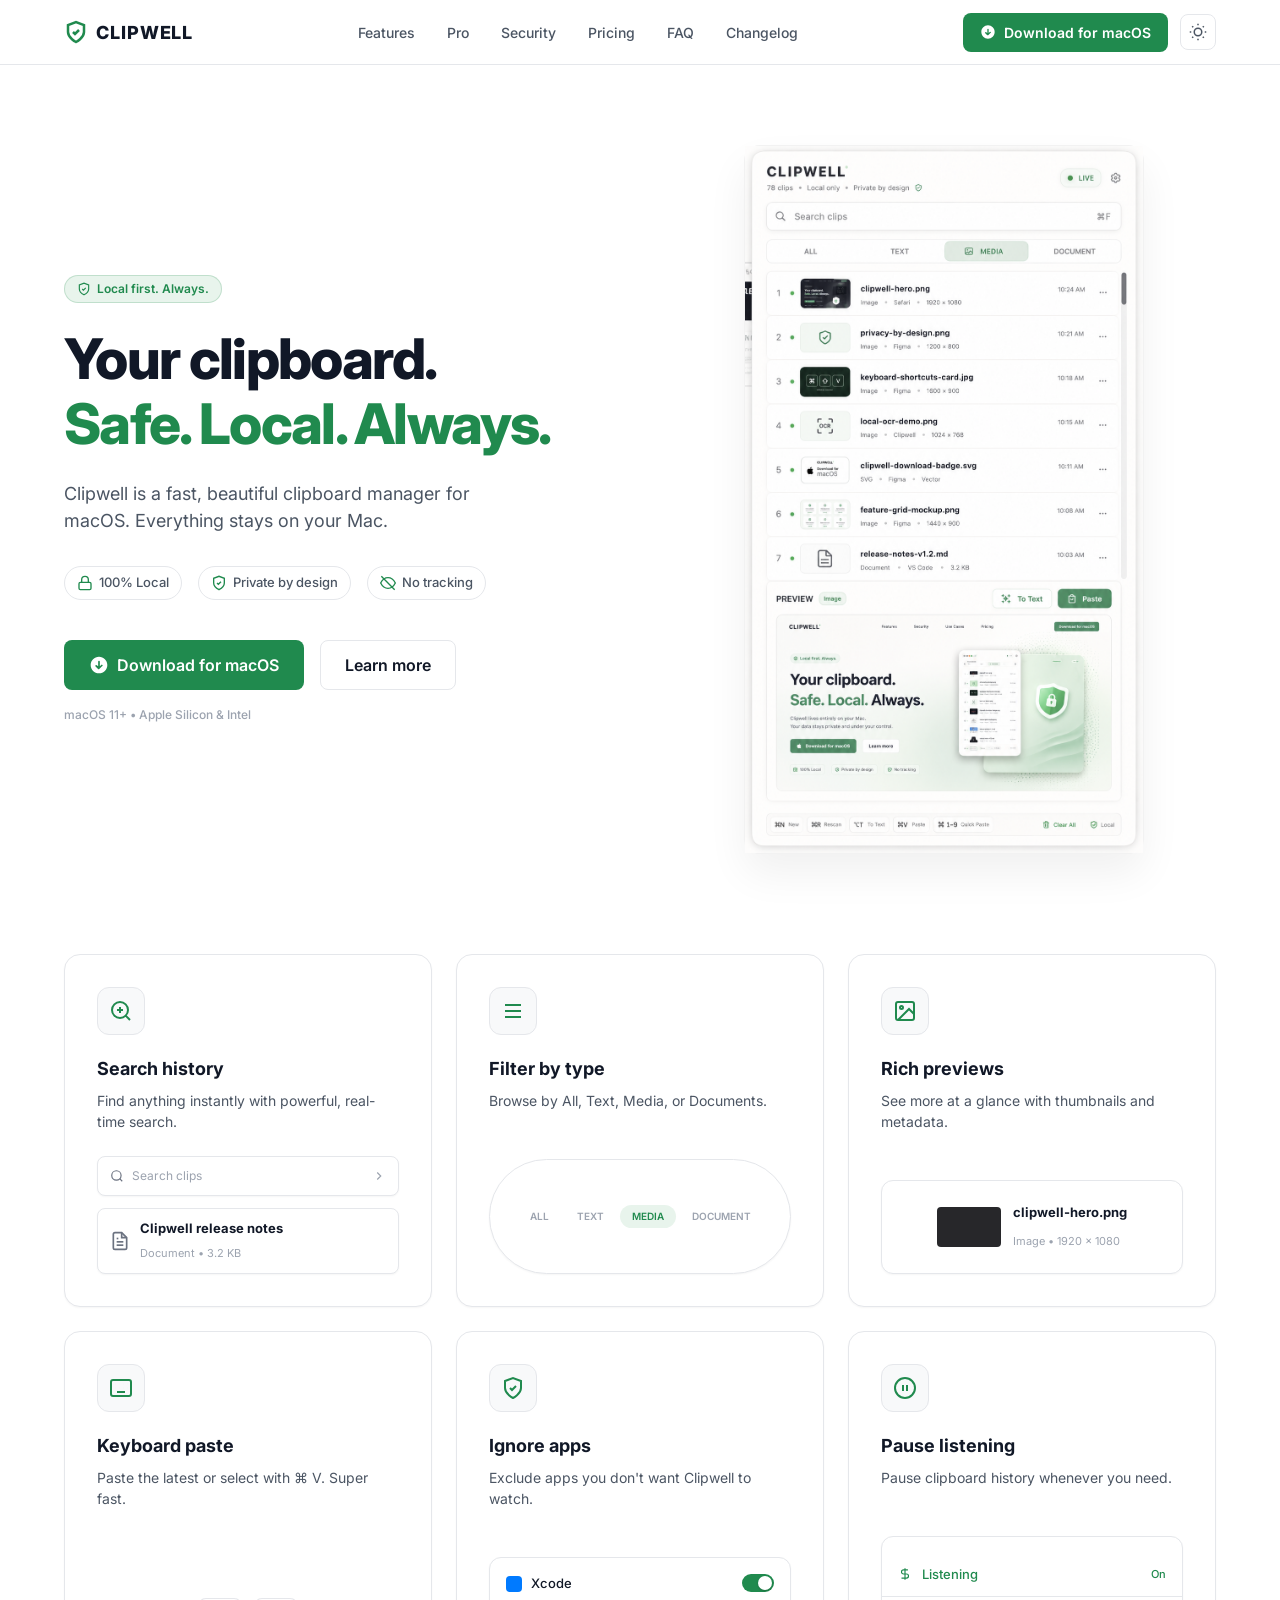
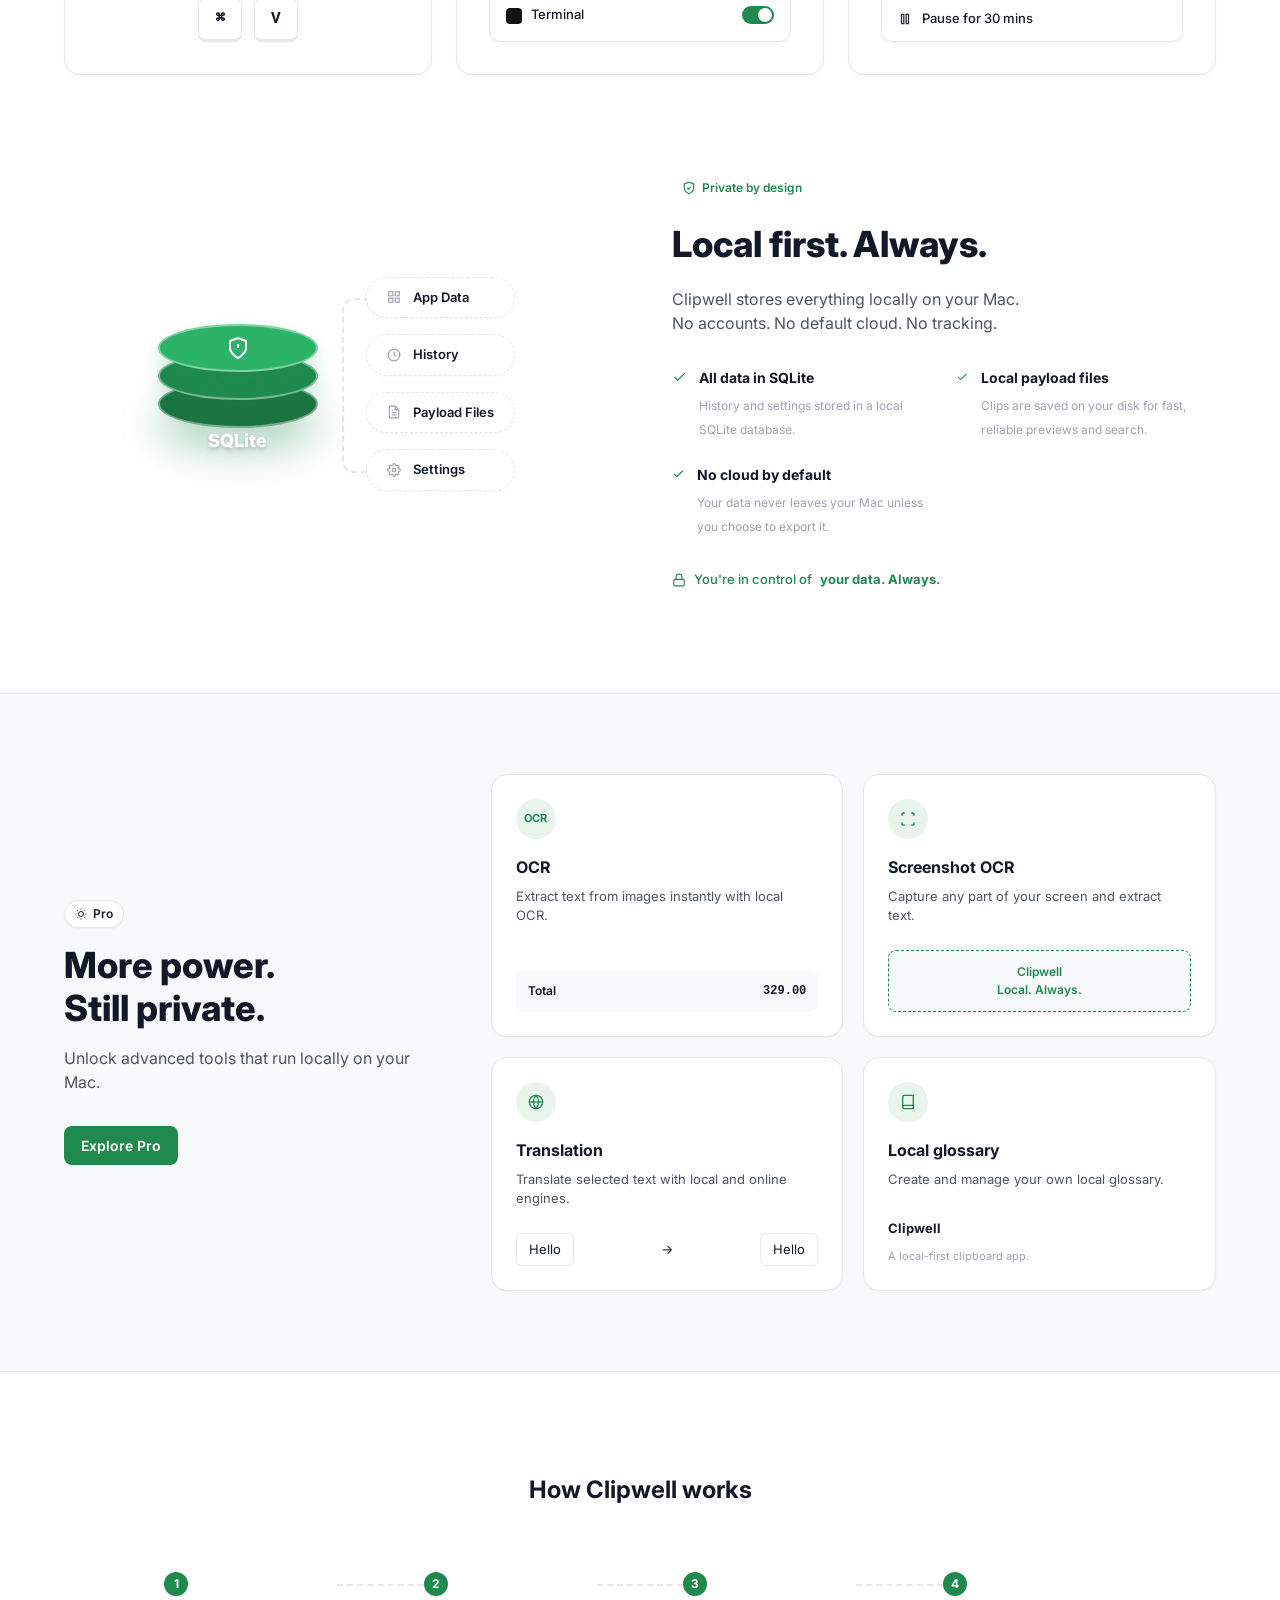
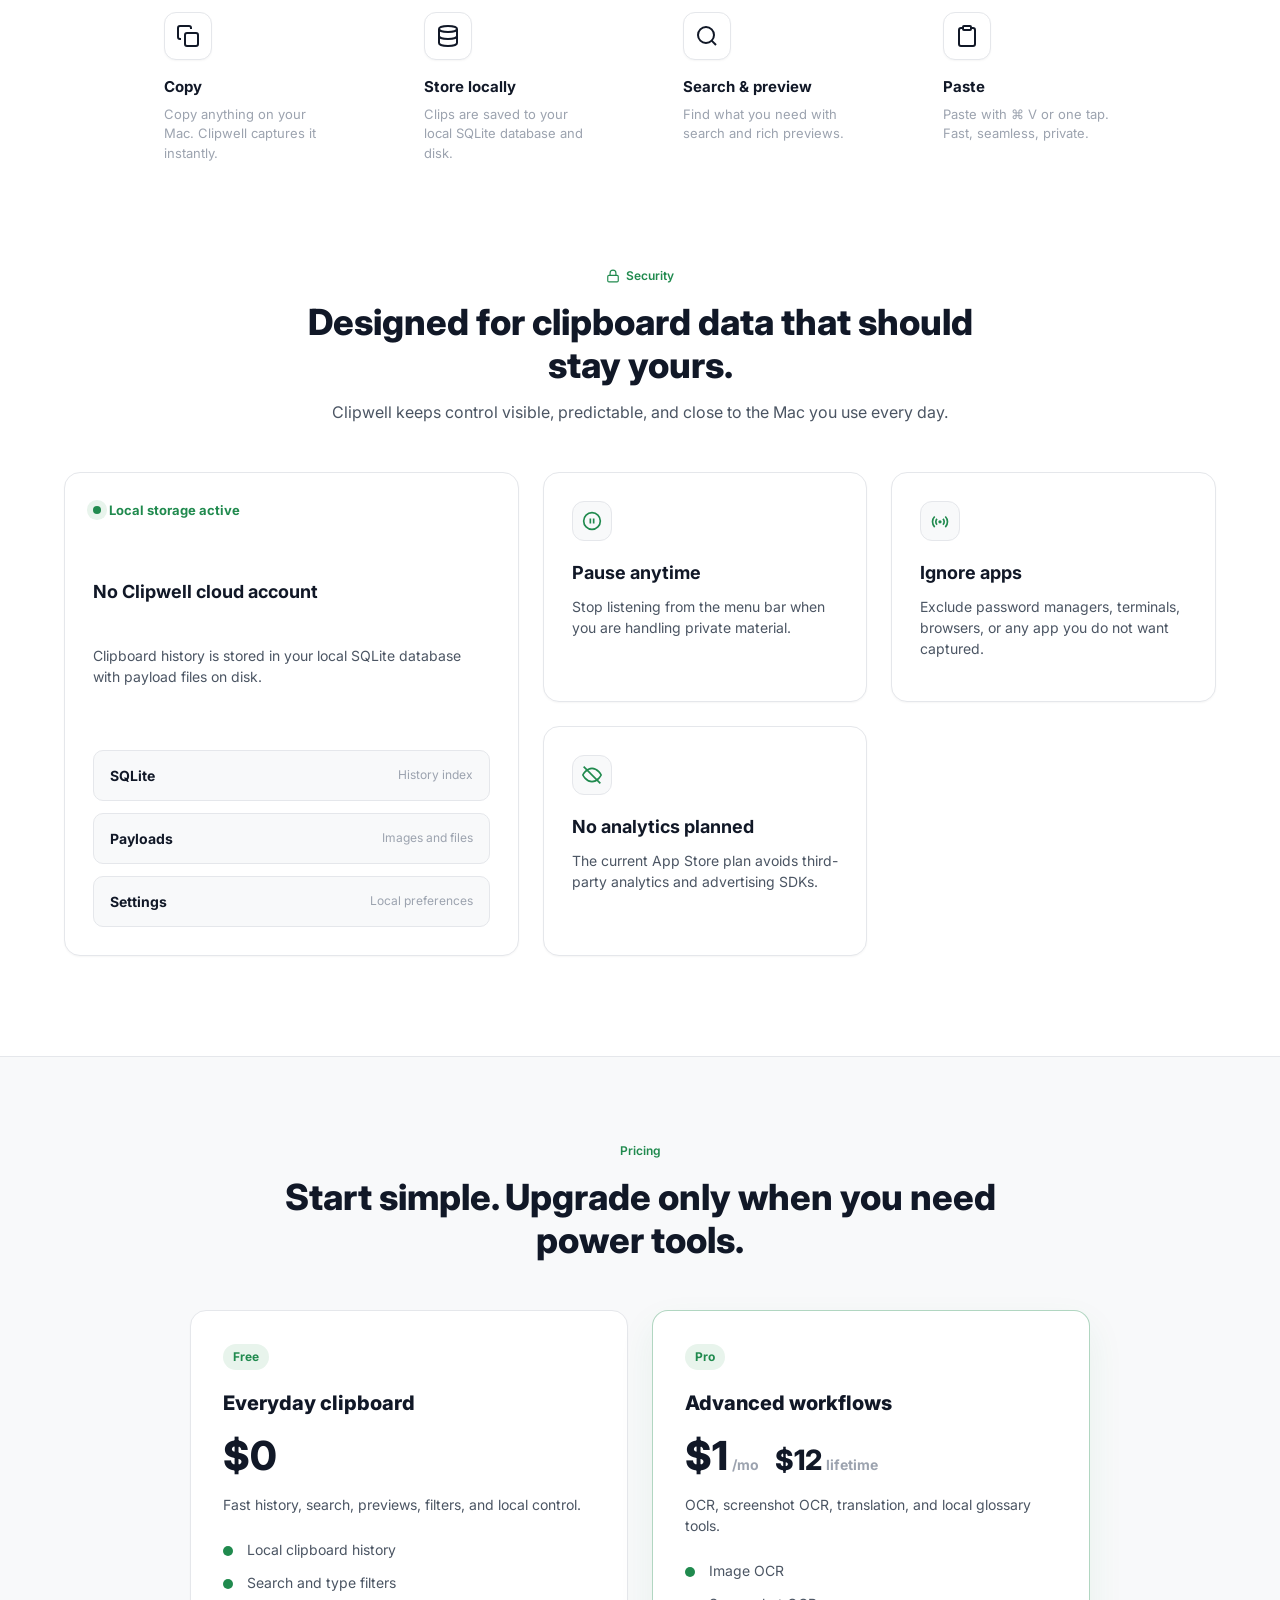
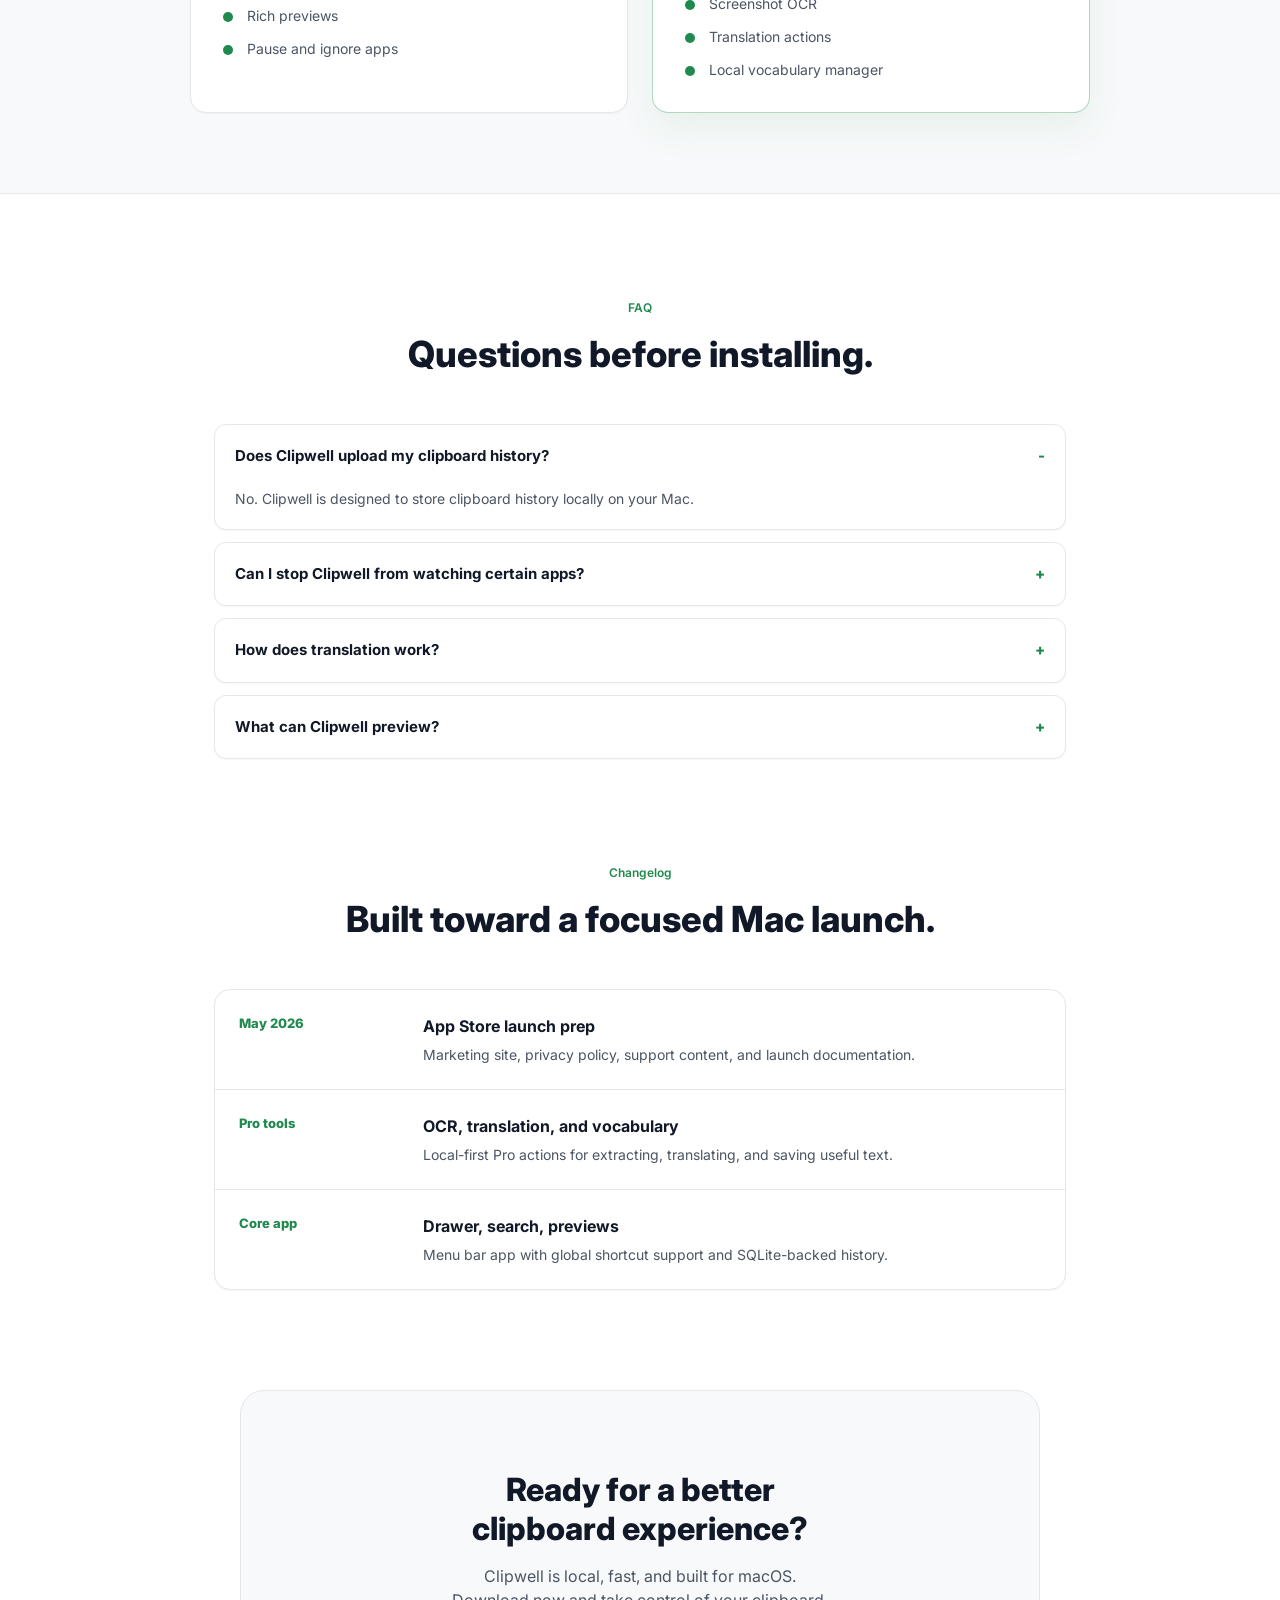
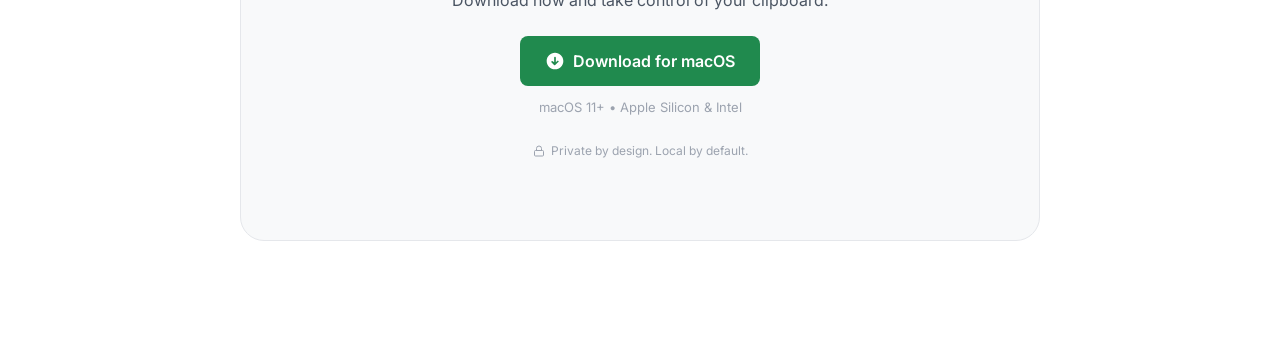
==== commit 67bb5c3a: "Expand Clipwell marketing sections" ====
--- a/marketing/clipwell/index.html
+++ b/marketing/clipwell/index.html
@@ -287,7 +287,7 @@
     </section>
 
     <!-- Pro Section -->
-    <section class="pro-section">
+    <section id="pro" class="pro-section">
       <div class="pro-container">
         <div class="pro-left">
           <div class="pro-badge"><svg width="12" height="12" viewBox="0 0 24 24" fill="none" stroke="currentColor" stroke-width="2"><circle cx="12" cy="12" r="5"/><line x1="12" y1="1" x2="12" y2="3"/><line x1="12" y1="21" x2="12" y2="23"/><line x1="4.22" y1="4.22" x2="5.64" y2="5.64"/><line x1="18.36" y1="18.36" x2="19.78" y2="19.78"/><line x1="1" y1="12" x2="3" y2="12"/><line x1="21" y1="12" x2="23" y2="12"/><line x1="4.22" y1="19.78" x2="5.64" y2="18.36"/><line x1="18.36" y1="5.64" x2="19.78" y2="4.22"/></svg> Pro</div>
@@ -332,7 +332,7 @@
     </section>
 
     <!-- Workflow Timeline -->
-    <section class="workflow-section">
+    <section id="workflow" class="workflow-section">
       <h2 class="text-center">How Clipwell works</h2>
       <div class="timeline">
         <div class="step">
@@ -373,8 +373,150 @@
       </div>
     </section>
 
+    <!-- Security Section -->
+    <section id="security" class="security-section">
+      <div class="section-heading">
+        <div class="badge-tag">
+          <svg width="14" height="14" viewBox="0 0 24 24" fill="none" stroke="currentColor" stroke-width="2"><rect x="3" y="11" width="18" height="11" rx="2" ry="2"/><path d="M7 11V7a5 5 0 0110 0v4"/></svg>
+          Security
+        </div>
+        <h2>Designed for clipboard data that should stay yours.</h2>
+        <p>Clipwell keeps control visible, predictable, and close to the Mac you use every day.</p>
+      </div>
+      <div class="security-grid">
+        <div class="security-card primary">
+          <div class="security-topline">
+            <span class="status-dot"></span>
+            Local storage active
+          </div>
+          <h3>No Clipwell cloud account</h3>
+          <p>Clipboard history is stored in your local SQLite database with payload files on disk.</p>
+          <div class="storage-stack">
+            <div><strong>SQLite</strong><span>History index</span></div>
+            <div><strong>Payloads</strong><span>Images and files</span></div>
+            <div><strong>Settings</strong><span>Local preferences</span></div>
+          </div>
+        </div>
+        <div class="security-card">
+          <div class="card-icon small">
+            <svg width="20" height="20" viewBox="0 0 24 24" fill="none" stroke="currentColor" stroke-width="2"><circle cx="12" cy="12" r="10"/><line x1="10" y1="15" x2="10" y2="9"/><line x1="14" y1="15" x2="14" y2="9"/></svg>
+          </div>
+          <h3>Pause anytime</h3>
+          <p>Stop listening from the menu bar when you are handling private material.</p>
+        </div>
+        <div class="security-card">
+          <div class="card-icon small">
+            <svg width="20" height="20" viewBox="0 0 24 24" fill="none" stroke="currentColor" stroke-width="2"><path d="M18.36 6.64a9 9 0 010 12.72"/><path d="M5.64 6.64a9 9 0 000 12.72"/><path d="M8.46 9.46a5 5 0 000 7.08"/><path d="M15.54 9.46a5 5 0 010 7.08"/><circle cx="12" cy="13" r="1"/></svg>
+          </div>
+          <h3>Ignore apps</h3>
+          <p>Exclude password managers, terminals, browsers, or any app you do not want captured.</p>
+        </div>
+        <div class="security-card">
+          <div class="card-icon small">
+            <svg width="20" height="20" viewBox="0 0 24 24" fill="none" stroke="currentColor" stroke-width="2"><path d="M1 12s4-8 11-8 11 8 11 8-4 8-11 8-11-8-11-8z"/><line x1="2" y1="2" x2="22" y2="22"/></svg>
+          </div>
+          <h3>No analytics planned</h3>
+          <p>The current App Store plan avoids third-party analytics and advertising SDKs.</p>
+        </div>
+      </div>
+    </section>
+
+    <!-- Pricing Section -->
+    <section id="pricing" class="pricing-section">
+      <div class="section-heading">
+        <div class="badge-tag">Pricing</div>
+        <h2>Start simple. Upgrade only when you need power tools.</h2>
+      </div>
+      <div class="pricing-grid">
+        <div class="price-card">
+          <div class="plan-label">Free</div>
+          <h3>Everyday clipboard</h3>
+          <p class="price">$0</p>
+          <p class="plan-desc">Fast history, search, previews, filters, and local control.</p>
+          <ul>
+            <li>Local clipboard history</li>
+            <li>Search and type filters</li>
+            <li>Rich previews</li>
+            <li>Pause and ignore apps</li>
+          </ul>
+        </div>
+        <div class="price-card featured">
+          <div class="plan-label">Pro</div>
+          <h3>Advanced workflows</h3>
+          <div class="price-options">
+            <p class="price">$1<span>/mo</span></p>
+            <p class="price lifetime">$12<span>lifetime</span></p>
+          </div>
+          <p class="plan-desc">OCR, screenshot OCR, translation, and local glossary tools.</p>
+          <ul>
+            <li>Image OCR</li>
+            <li>Screenshot OCR</li>
+            <li>Translation actions</li>
+            <li>Local vocabulary manager</li>
+          </ul>
+        </div>
+      </div>
+    </section>
+
+    <!-- FAQ Section -->
+    <section id="faq" class="faq-section">
+      <div class="section-heading">
+        <div class="badge-tag">FAQ</div>
+        <h2>Questions before installing.</h2>
+      </div>
+      <div class="faq-list">
+        <details open>
+          <summary>Does Clipwell upload my clipboard history?</summary>
+          <p>No. Clipwell is designed to store clipboard history locally on your Mac.</p>
+        </details>
+        <details>
+          <summary>Can I stop Clipwell from watching certain apps?</summary>
+          <p>Yes. Use ignored apps for places where clipboard history should not be captured.</p>
+        </details>
+        <details>
+          <summary>How does translation work?</summary>
+          <p>Translation can use macOS Translation by default or an OpenAI-compatible endpoint when you configure one.</p>
+        </details>
+        <details>
+          <summary>What can Clipwell preview?</summary>
+          <p>Clipwell handles text, rich text, HTML, images, media, documents, and file URLs.</p>
+        </details>
+      </div>
+    </section>
+
+    <!-- Changelog Section -->
+    <section id="changelog" class="changelog-section">
+      <div class="section-heading">
+        <div class="badge-tag">Changelog</div>
+        <h2>Built toward a focused Mac launch.</h2>
+      </div>
+      <div class="release-list">
+        <div class="release-item">
+          <span>May 2026</span>
+          <div>
+            <strong>App Store launch prep</strong>
+            <p>Marketing site, privacy policy, support content, and launch documentation.</p>
+          </div>
+        </div>
+        <div class="release-item">
+          <span>Pro tools</span>
+          <div>
+            <strong>OCR, translation, and vocabulary</strong>
+            <p>Local-first Pro actions for extracting, translating, and saving useful text.</p>
+          </div>
+        </div>
+        <div class="release-item">
+          <span>Core app</span>
+          <div>
+            <strong>Drawer, search, previews</strong>
+            <p>Menu bar app with global shortcut support and SQLite-backed history.</p>
+          </div>
+        </div>
+      </div>
+    </section>
+
     <!-- Bottom CTA -->
-    <section class="bottom-cta">
+    <section id="download" class="bottom-cta">
       <h2>Ready for a better<br>clipboard experience?</h2>
       <p>Clipwell is local, fast, and built for macOS.<br>Download now and take control of your clipboard.</p>
       <a class="btn btn-primary btn-lg mt" href="#download">
@@ -386,4 +528,4 @@
     </section>
   </main>
 </body>
-</html>+</html>
--- a/marketing/clipwell/styles.css
+++ b/marketing/clipwell/styles.css
@@ -224,6 +224,75 @@
 .bottom-cta .req { font-size: 13px; color: var(--text-muted); margin-top: 12px; }
 .sec-text { display: flex; align-items: center; justify-content: center; gap: 6px; font-size: 12px; color: var(--text-muted); margin-top: 24px; }
 
+/* Shared Sections */
+.section-heading { max-width: 720px; margin: 0 auto 48px; text-align: center; }
+.section-heading .badge-tag { margin-bottom: 12px; }
+.section-heading h2 { font-size: 36px; font-weight: 800; line-height: 1.2; margin-bottom: 12px; }
+.section-heading p { color: var(--text-body); font-size: 16px; }
+.card-icon.small { width: 40px; height: 40px; margin-bottom: 18px; }
+
+/* Security */
+.security-section { max-width: 1200px; margin: 100px auto; padding: 0 24px; }
+.security-grid { display: grid; grid-template-columns: 1.4fr 1fr 1fr; gap: 24px; }
+.security-card {
+  min-height: 230px; background: #fff; border: 1px solid var(--border-light);
+  border-radius: var(--radius-lg); padding: 28px; box-shadow: var(--shadow-sm);
+}
+.security-card.primary { grid-row: span 2; display: flex; flex-direction: column; justify-content: space-between; }
+.security-card h3 { font-size: 18px; font-weight: 700; margin-bottom: 10px; }
+.security-card p { color: var(--text-body); font-size: 14px; }
+.security-topline { display: inline-flex; align-items: center; gap: 8px; color: var(--brand-green); font-size: 13px; font-weight: 700; margin-bottom: 28px; }
+.status-dot { width: 8px; height: 8px; border-radius: 50%; background: var(--brand-green); box-shadow: 0 0 0 6px var(--brand-green-light); }
+.storage-stack { display: grid; gap: 12px; margin-top: 32px; }
+.storage-stack div {
+  display: flex; justify-content: space-between; align-items: center; padding: 14px 16px;
+  background: var(--bg-subtle); border: 1px solid var(--border-light); border-radius: 10px;
+}
+.storage-stack strong { font-size: 14px; }
+.storage-stack span { font-size: 12px; color: var(--text-muted); }
+
+/* Pricing */
+.pricing-section { background: var(--bg-subtle); padding: 80px 24px; margin: 100px 0; border-top: 1px solid var(--border-light); border-bottom: 1px solid var(--border-light); }
+.pricing-grid { max-width: 900px; margin: 0 auto; display: grid; grid-template-columns: 1fr 1fr; gap: 24px; }
+.price-card {
+  background: #fff; border: 1px solid var(--border-light); border-radius: var(--radius-lg);
+  padding: 32px; box-shadow: var(--shadow-sm);
+}
+.price-card.featured { border-color: rgba(32,138,78,0.35); box-shadow: 0 16px 36px rgba(32,138,78,0.08); }
+.plan-label { display: inline-flex; padding: 4px 10px; border-radius: 99px; background: var(--brand-green-light); color: var(--brand-green); font-size: 12px; font-weight: 700; margin-bottom: 18px; }
+.price-card h3 { font-size: 20px; font-weight: 800; margin-bottom: 8px; }
+.price { font-size: 40px; font-weight: 800; margin-bottom: 8px; }
+.price span { font-size: 14px; color: var(--text-muted); font-weight: 700; margin-left: 4px; }
+.price-options { display: flex; flex-wrap: wrap; align-items: baseline; gap: 16px; margin-bottom: 8px; }
+.price-options .price { margin-bottom: 0; }
+.price.lifetime { font-size: 28px; }
+.plan-desc { color: var(--text-body); font-size: 14px; margin-bottom: 24px; }
+.price-card ul { list-style: none; display: grid; gap: 12px; }
+.price-card li { position: relative; padding-left: 24px; font-size: 14px; color: var(--text-body); }
+.price-card li::before { content: ''; position: absolute; left: 0; top: 7px; width: 10px; height: 10px; border-radius: 50%; background: var(--brand-green); }
+
+/* FAQ */
+.faq-section { max-width: 900px; margin: 100px auto; padding: 0 24px; }
+.faq-list { display: grid; gap: 12px; }
+.faq-list details {
+  background: #fff; border: 1px solid var(--border-light); border-radius: 12px;
+  padding: 0 20px; box-shadow: var(--shadow-sm);
+}
+.faq-list summary { cursor: pointer; list-style: none; padding: 20px 0; font-size: 15px; font-weight: 700; }
+.faq-list summary::-webkit-details-marker { display: none; }
+.faq-list summary::after { content: '+'; float: right; color: var(--brand-green); font-weight: 800; }
+.faq-list details[open] summary::after { content: '-'; }
+.faq-list p { color: var(--text-body); font-size: 14px; padding-bottom: 20px; max-width: 680px; }
+
+/* Changelog */
+.changelog-section { max-width: 900px; margin: 100px auto; padding: 0 24px; }
+.release-list { border: 1px solid var(--border-light); border-radius: var(--radius-lg); overflow: hidden; box-shadow: var(--shadow-sm); background: #fff; }
+.release-item { display: grid; grid-template-columns: 160px 1fr; gap: 24px; padding: 24px; border-bottom: 1px solid var(--border-light); }
+.release-item:last-child { border-bottom: none; }
+.release-item span { color: var(--brand-green); font-size: 13px; font-weight: 800; }
+.release-item strong { display: block; font-size: 16px; margin-bottom: 6px; }
+.release-item p { color: var(--text-body); font-size: 14px; }
+
 /* Responsive */
 @media (max-width: 900px) {
   .hero, .local-container, .pro-container { grid-template-columns: 1fr; flex-direction: column; }
@@ -231,10 +300,14 @@
   .pro-right-grid { grid-template-columns: 1fr; }
   .timeline { flex-direction: column; gap: 32px; }
   .line { display: none; }
+  .security-grid, .pricing-grid { grid-template-columns: 1fr; }
+  .security-card.primary { grid-row: auto; }
 }
 @media (max-width: 600px) {
   .nav-links { display: none; }
   .bento-grid { grid-template-columns: 1fr; }
   .hero-title { font-size: 40px; }
+  .section-heading h2 { font-size: 28px; }
   .check-grid { grid-template-columns: 1fr; }
-}+  .release-item { grid-template-columns: 1fr; gap: 8px; }
+}
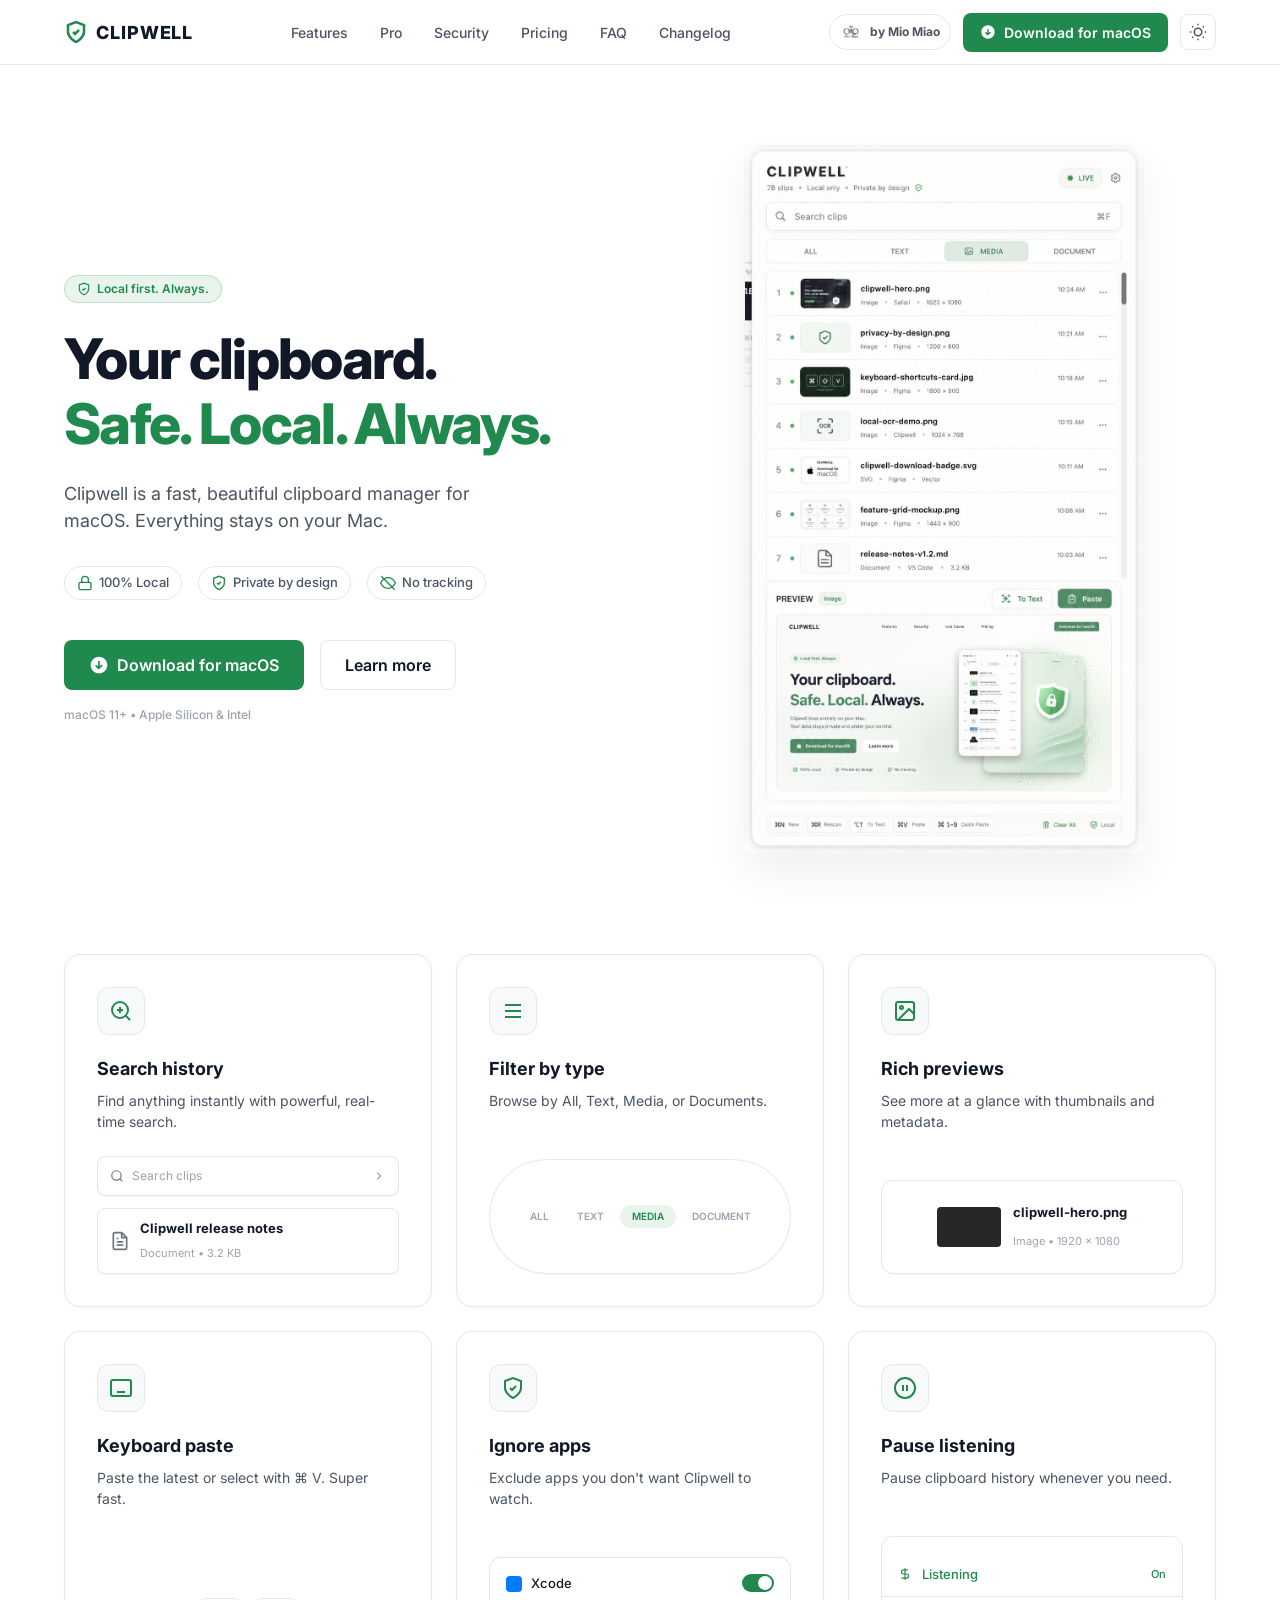
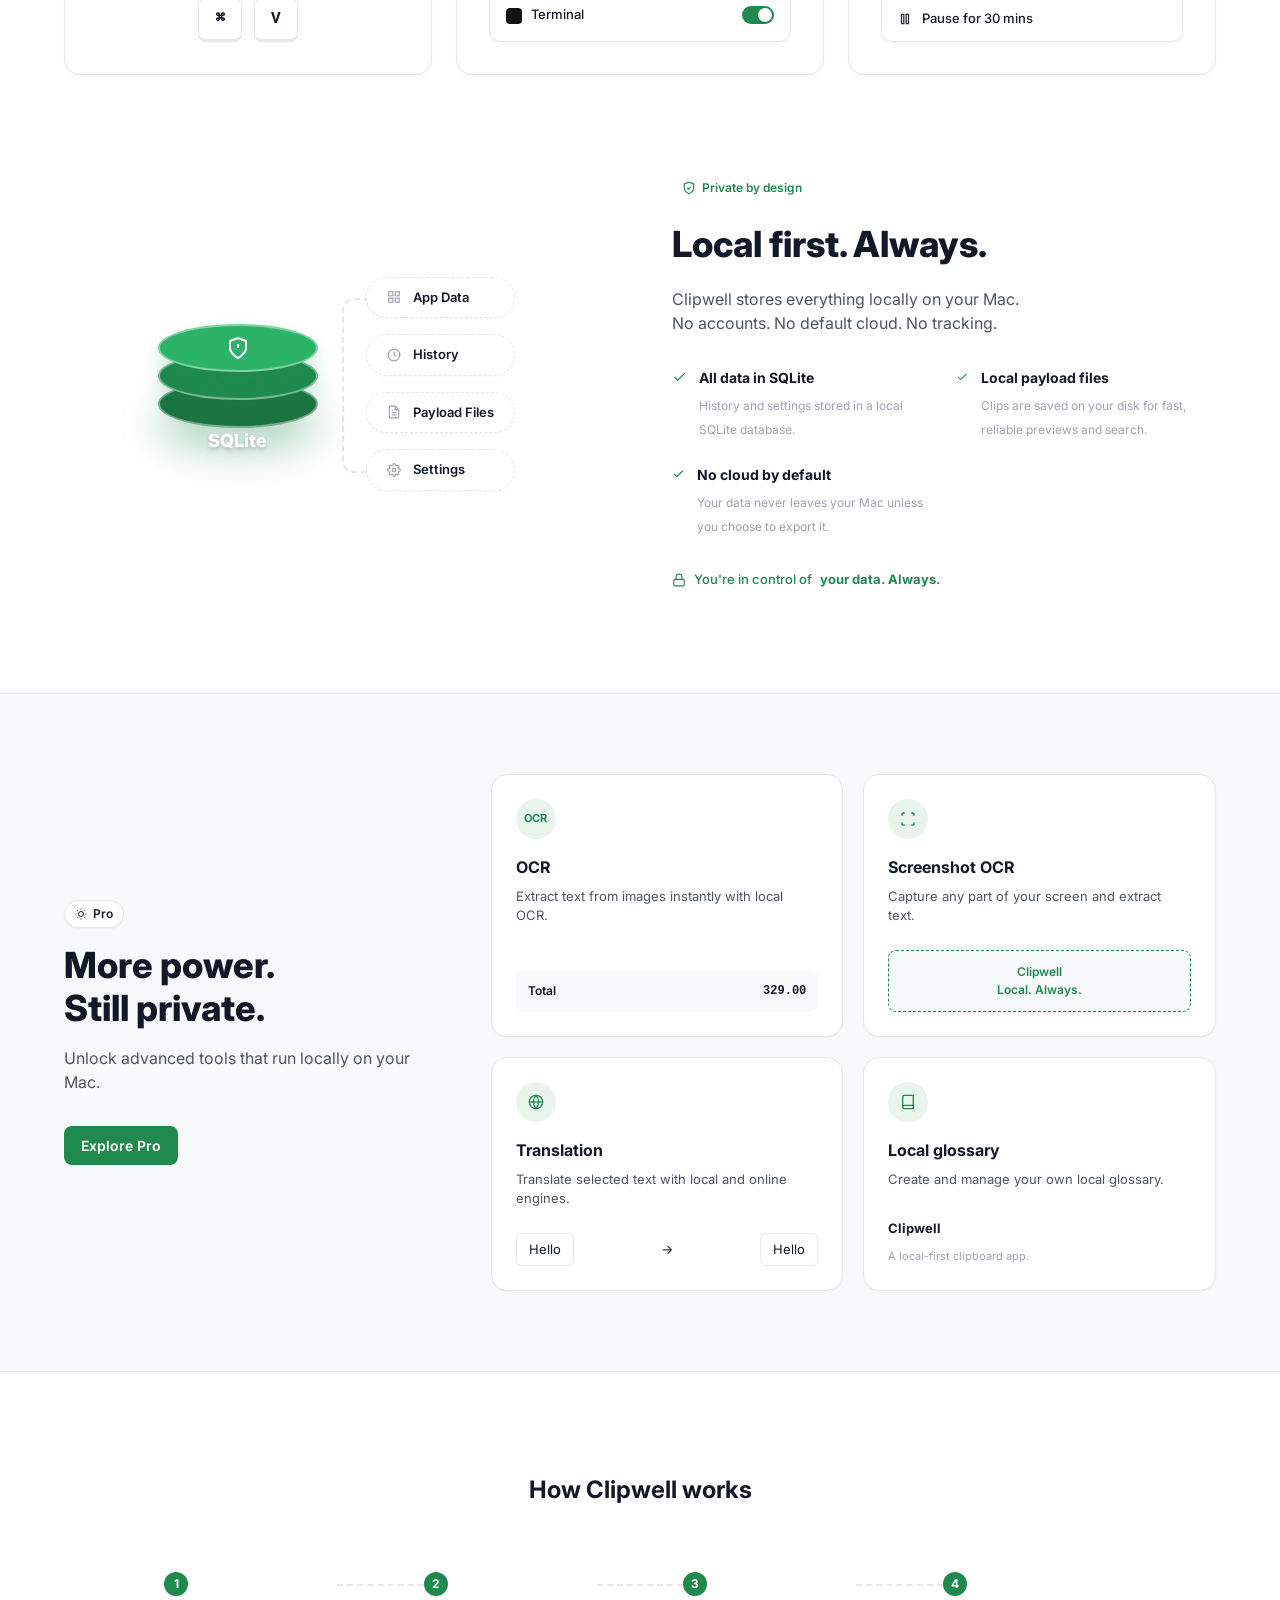
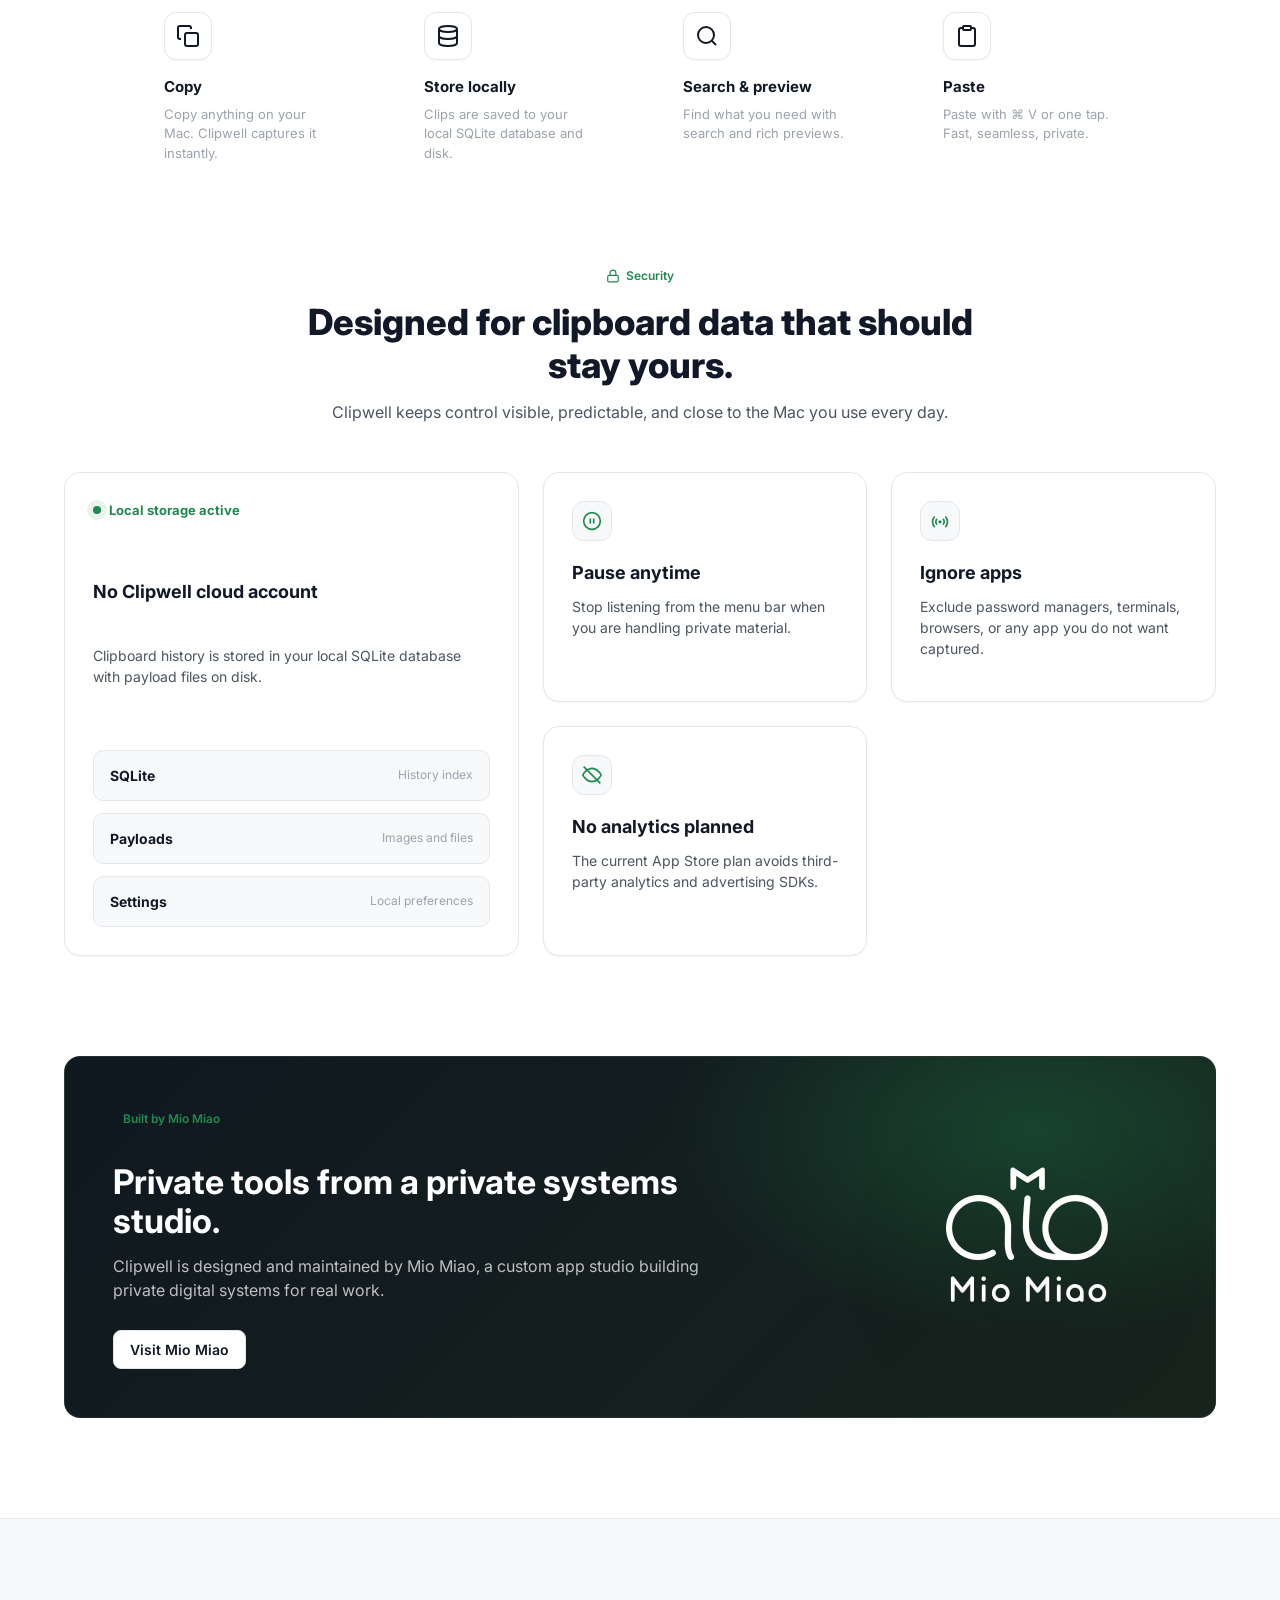
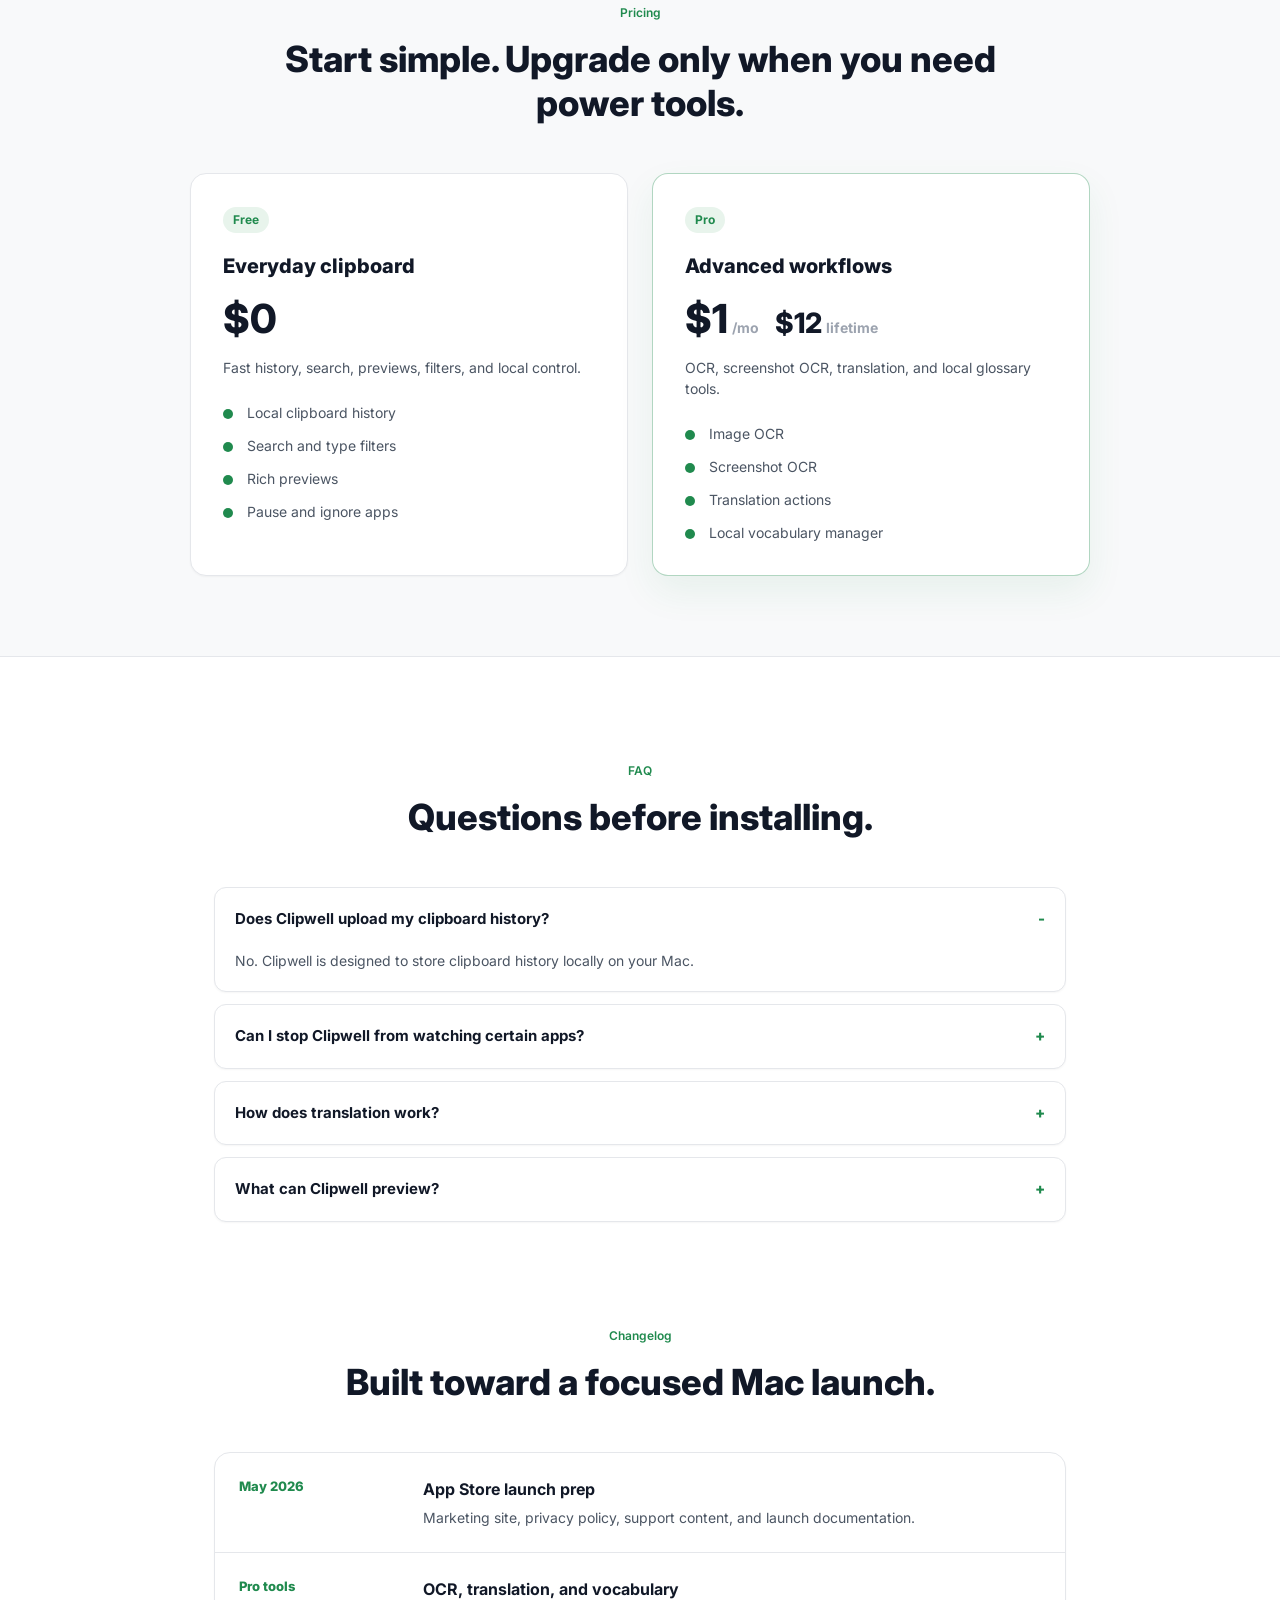
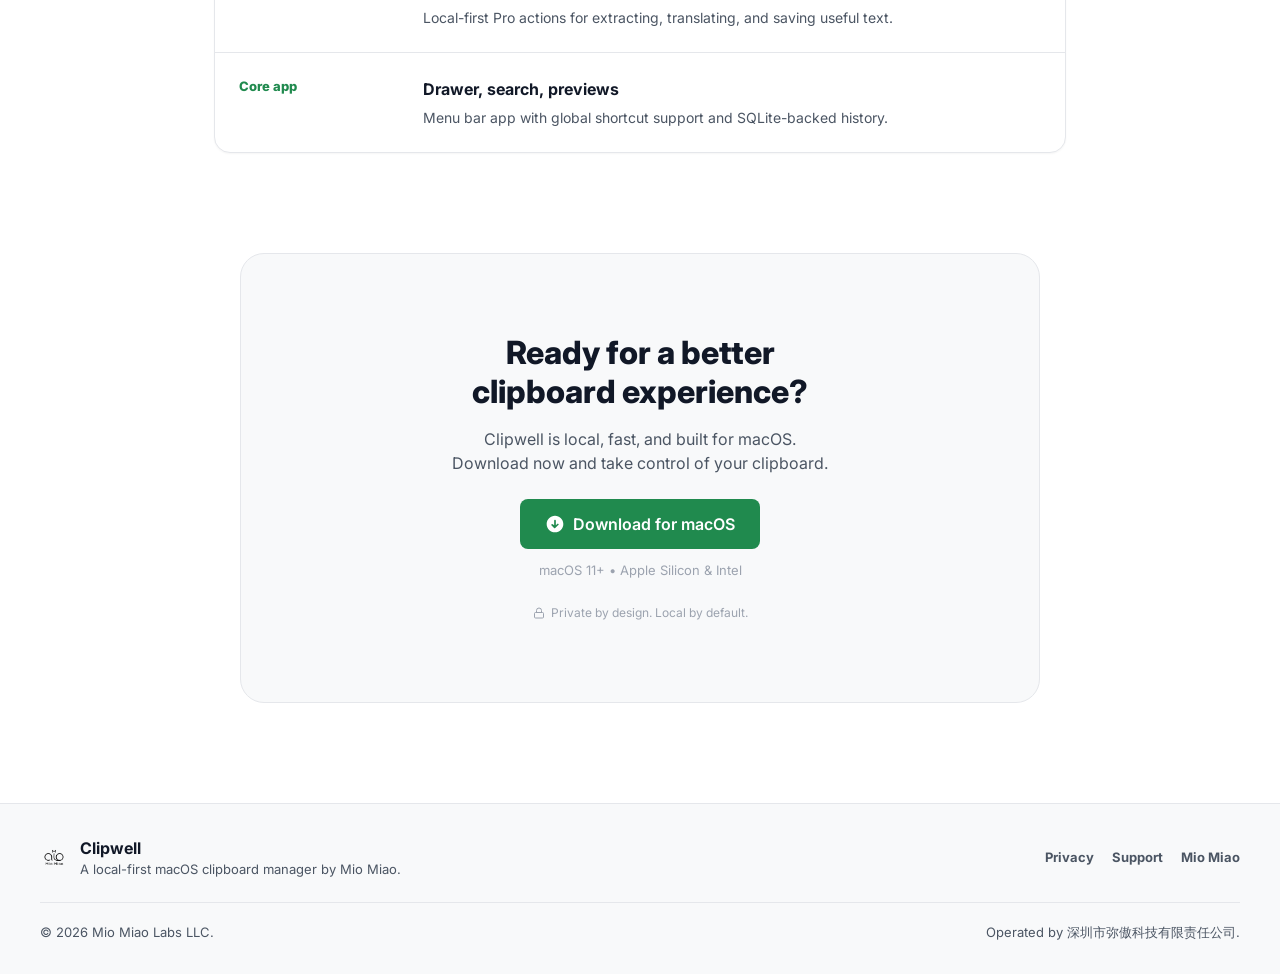
==== commit 178dc3f7: "Add Mio Miao branding to Clipwell site" ====
--- a/marketing/clipwell/index.html
+++ b/marketing/clipwell/index.html
@@ -33,6 +33,10 @@
       </nav>
       
       <div class="nav-actions">
+        <a class="maker-link" href="https://www.mioerlab.com/" target="_blank" rel="noopener noreferrer" aria-label="Mio Miao company website">
+          <img src="assets/mio-logo-mark-black.webp" alt="" width="22" height="22">
+          <span>by Mio Miao</span>
+        </a>
         <a class="btn btn-primary" href="#download">
           <svg width="16" height="16" viewBox="0 0 24 24" fill="currentColor"><path d="M12 2C6.477 2 2 6.477 2 12s4.477 10 10 10 10-4.477 10-10S17.523 2 12 2zm3.293 11.707l-3 3a.999.999 0 01-1.414 0l-3-3a.999.999 0 111.414-1.414L11 13.586V8a1 1 0 012 0v5.586l1.707-1.707a.999.999 0 111.414 1.414z"/></svg>
           Download for macOS
@@ -417,6 +421,21 @@
           </div>
           <h3>No analytics planned</h3>
           <p>The current App Store plan avoids third-party analytics and advertising SDKs.</p>
+        </div>
+      </div>
+    </section>
+
+    <!-- Maker Section -->
+    <section class="maker-section">
+      <div class="maker-card">
+        <div class="maker-copy">
+          <div class="badge-tag">Built by Mio Miao</div>
+          <h2>Private tools from a private systems studio.</h2>
+          <p>Clipwell is designed and maintained by Mio Miao, a custom app studio building private digital systems for real work.</p>
+          <a class="btn btn-secondary" href="https://www.mioerlab.com/" target="_blank" rel="noopener noreferrer">Visit Mio Miao</a>
+        </div>
+        <div class="maker-brand" aria-label="Mio Miao">
+          <img src="assets/mio-logo-en-white.webp" alt="Mio Miao" width="220" height="220">
         </div>
       </div>
     </section>
@@ -527,5 +546,25 @@
       <div class="sec-text"><svg width="12" height="12" viewBox="0 0 24 24" fill="none" stroke="currentColor" stroke-width="2"><rect x="3" y="11" width="18" height="11" rx="2" ry="2"/><path d="M7 11V7a5 5 0 0110 0v4"/></svg> Private by design. Local by default.</div>
     </section>
   </main>
+  <footer class="site-footer">
+    <div class="footer-inner">
+      <div class="footer-brand">
+        <img src="assets/mio-logo-mark-black.webp" alt="" width="28" height="28">
+        <div>
+          <strong>Clipwell</strong>
+          <span>A local-first macOS clipboard manager by Mio Miao.</span>
+        </div>
+      </div>
+      <div class="footer-links">
+        <a href="privacy.html">Privacy</a>
+        <a href="support.html">Support</a>
+        <a href="https://www.mioerlab.com/" target="_blank" rel="noopener noreferrer">Mio Miao</a>
+      </div>
+    </div>
+    <div class="footer-bottom">
+      <span>© 2026 Mio Miao Labs LLC.</span>
+      <span>Operated by 深圳市弥傲科技有限责任公司.</span>
+    </div>
+  </footer>
 </body>
 </html>
--- a/marketing/clipwell/styles.css
+++ b/marketing/clipwell/styles.css
@@ -69,6 +69,22 @@
 .nav-links { display: flex; gap: 32px; font-weight: 500; font-size: 14px; color: var(--text-body); }
 .nav-links a:hover { color: var(--text-main); }
 .nav-actions { display: flex; align-items: center; gap: 12px; }
+.maker-link {
+  display: inline-flex;
+  align-items: center;
+  gap: 8px;
+  padding: 6px 10px;
+  border: 1px solid var(--border-light);
+  border-radius: 999px;
+  color: var(--text-body);
+  font-size: 12px;
+  font-weight: 700;
+}
+.maker-link img {
+  width: 22px;
+  height: 22px;
+  object-fit: contain;
+}
 
 /* Hero */
 .hero {
@@ -251,6 +267,45 @@
 .storage-stack strong { font-size: 14px; }
 .storage-stack span { font-size: 12px; color: var(--text-muted); }
 
+/* Maker */
+.maker-section { max-width: 1200px; margin: 100px auto; padding: 0 24px; }
+.maker-card {
+  display: grid;
+  grid-template-columns: minmax(0, 1fr) 280px;
+  gap: 48px;
+  align-items: center;
+  overflow: hidden;
+  border: 1px solid rgba(255,255,255,0.08);
+  border-radius: var(--radius-lg);
+  background:
+    radial-gradient(560px 320px at 84% 20%, rgba(32,138,78,0.34), transparent 64%),
+    linear-gradient(135deg, #101820 0%, #17241d 100%);
+  padding: 48px;
+  color: #fff;
+}
+.maker-copy h2 {
+  max-width: 640px;
+  margin: 14px 0;
+  font-size: 34px;
+  line-height: 1.16;
+}
+.maker-copy p {
+  max-width: 620px;
+  color: rgba(255,255,255,0.72);
+  margin-bottom: 28px;
+}
+.maker-brand {
+  min-height: 220px;
+  display: flex;
+  align-items: center;
+  justify-content: center;
+}
+.maker-brand img {
+  width: min(100%, 220px);
+  height: auto;
+  filter: drop-shadow(0 24px 56px rgba(0,0,0,0.32));
+}
+
 /* Pricing */
 .pricing-section { background: var(--bg-subtle); padding: 80px 24px; margin: 100px 0; border-top: 1px solid var(--border-light); border-bottom: 1px solid var(--border-light); }
 .pricing-grid { max-width: 900px; margin: 0 auto; display: grid; grid-template-columns: 1fr 1fr; gap: 24px; }
@@ -293,6 +348,65 @@
 .release-item strong { display: block; font-size: 16px; margin-bottom: 6px; }
 .release-item p { color: var(--text-body); font-size: 14px; }
 
+/* Footer */
+.site-footer {
+  border-top: 1px solid var(--border-light);
+  background: var(--bg-subtle);
+  padding: 32px 24px;
+}
+.footer-inner,
+.footer-bottom {
+  max-width: 1200px;
+  margin: 0 auto;
+}
+.footer-inner {
+  display: flex;
+  justify-content: space-between;
+  gap: 24px;
+  align-items: center;
+}
+.footer-brand {
+  display: flex;
+  gap: 12px;
+  align-items: center;
+}
+.footer-brand img {
+  width: 28px;
+  height: 28px;
+}
+.footer-brand strong,
+.footer-brand span {
+  display: block;
+}
+.footer-brand span,
+.footer-bottom {
+  color: var(--text-body);
+  font-size: 13px;
+}
+.footer-links {
+  display: flex;
+  gap: 18px;
+  color: var(--text-body);
+  font-size: 13px;
+  font-weight: 700;
+}
+.footer-links a:hover { color: var(--text-main); }
+.footer-bottom {
+  display: flex;
+  justify-content: space-between;
+  gap: 16px;
+  margin-top: 22px;
+  padding-top: 20px;
+  border-top: 1px solid var(--border-light);
+}
+.text-footer {
+  max-width: 760px;
+  margin: 48px auto 32px;
+  padding: 0 24px;
+  color: var(--text-body);
+  font-size: 13px;
+}
+
 /* Responsive */
 @media (max-width: 900px) {
   .hero, .local-container, .pro-container { grid-template-columns: 1fr; flex-direction: column; }
@@ -302,9 +416,12 @@
   .line { display: none; }
   .security-grid, .pricing-grid { grid-template-columns: 1fr; }
   .security-card.primary { grid-row: auto; }
+  .maker-card { grid-template-columns: 1fr; padding: 32px; }
+  .footer-inner, .footer-bottom { align-items: flex-start; flex-direction: column; }
 }
 @media (max-width: 600px) {
   .nav-links { display: none; }
+  .maker-link span { display: none; }
   .bento-grid { grid-template-columns: 1fr; }
   .hero-title { font-size: 40px; }
   .section-heading h2 { font-size: 28px; }
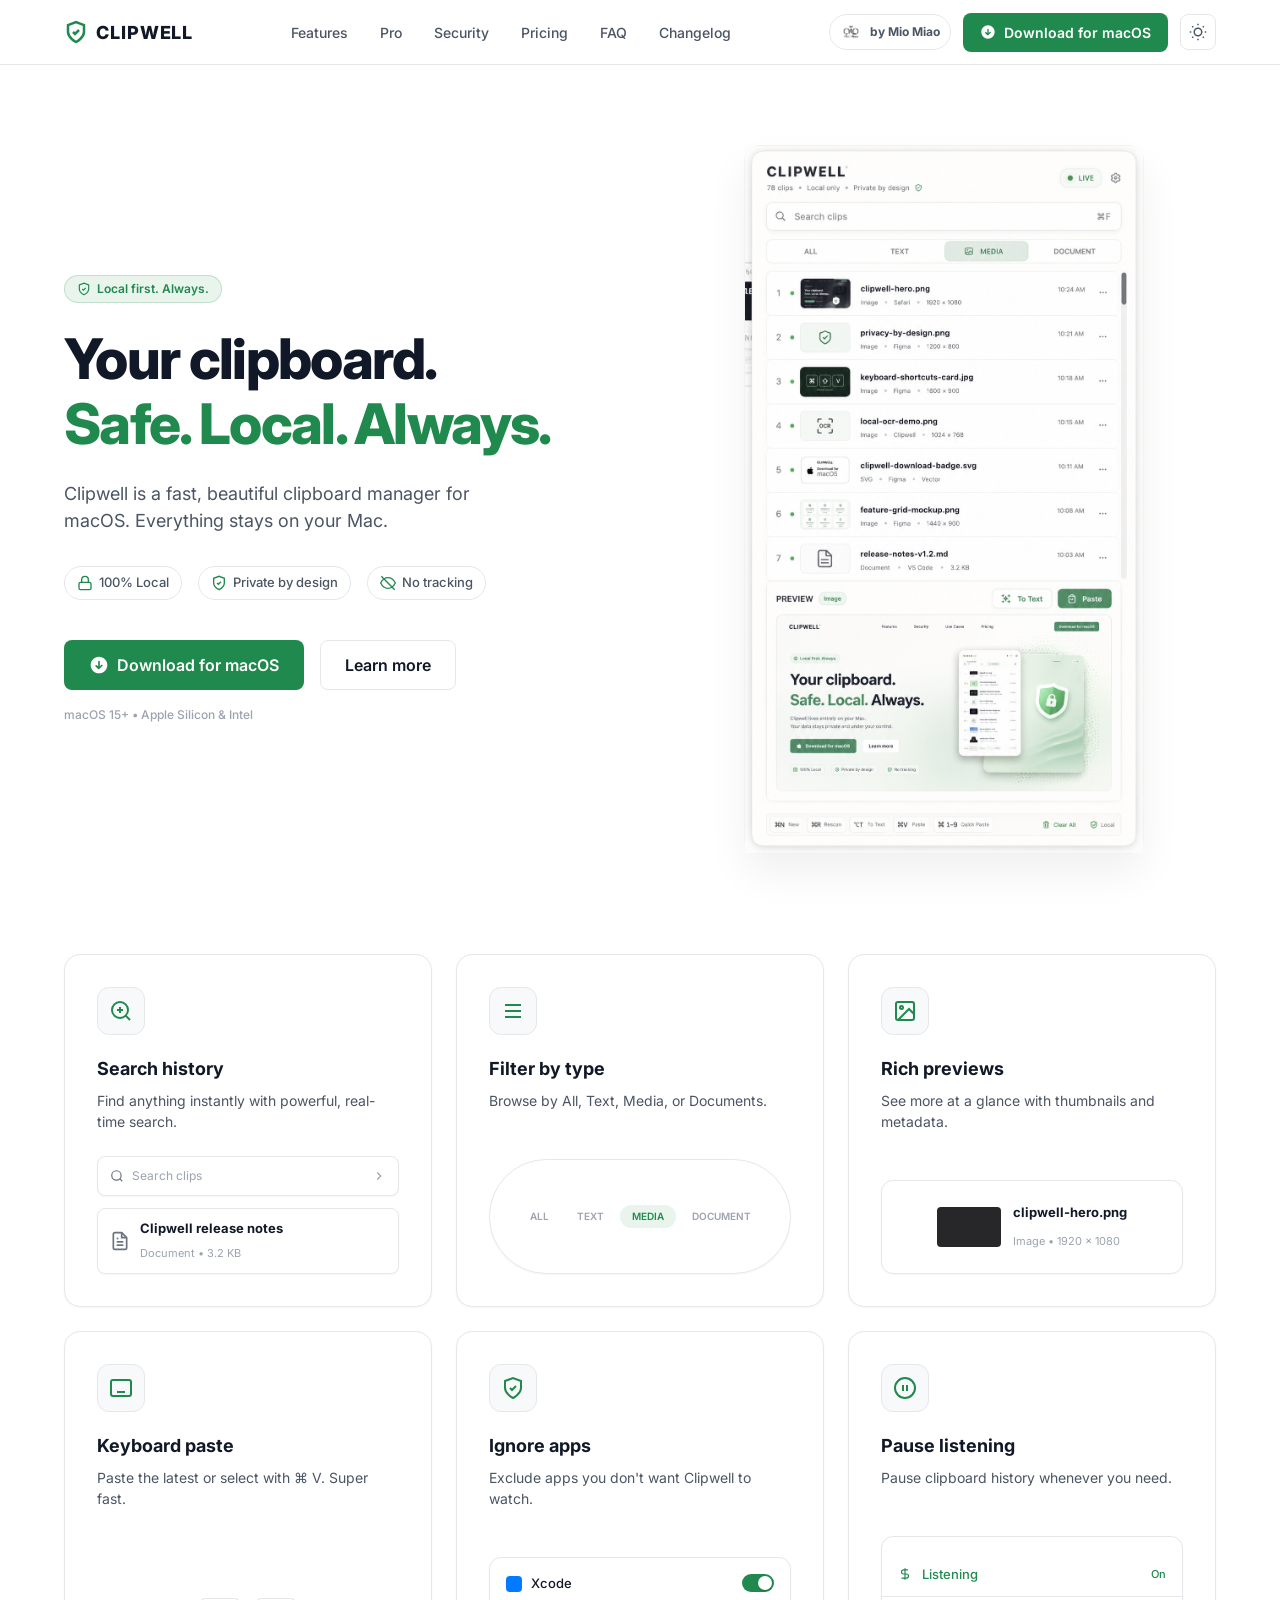
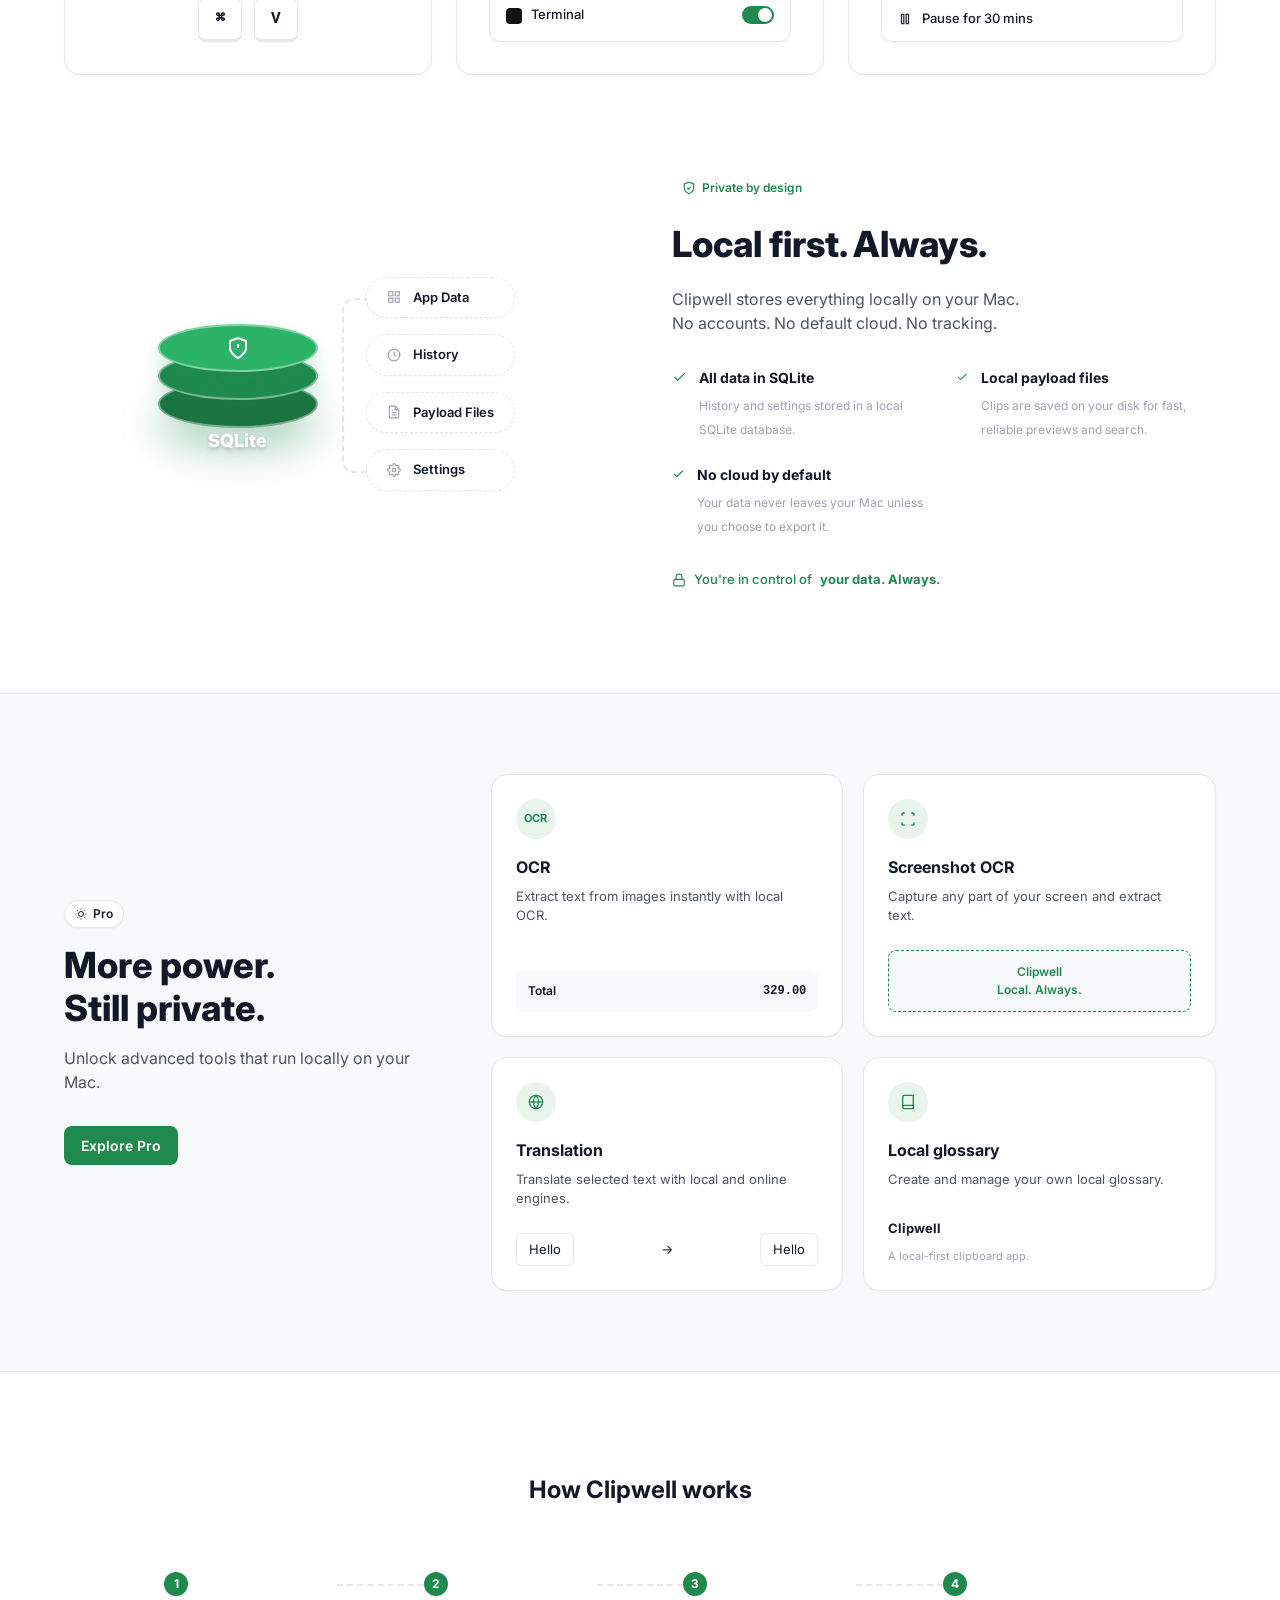
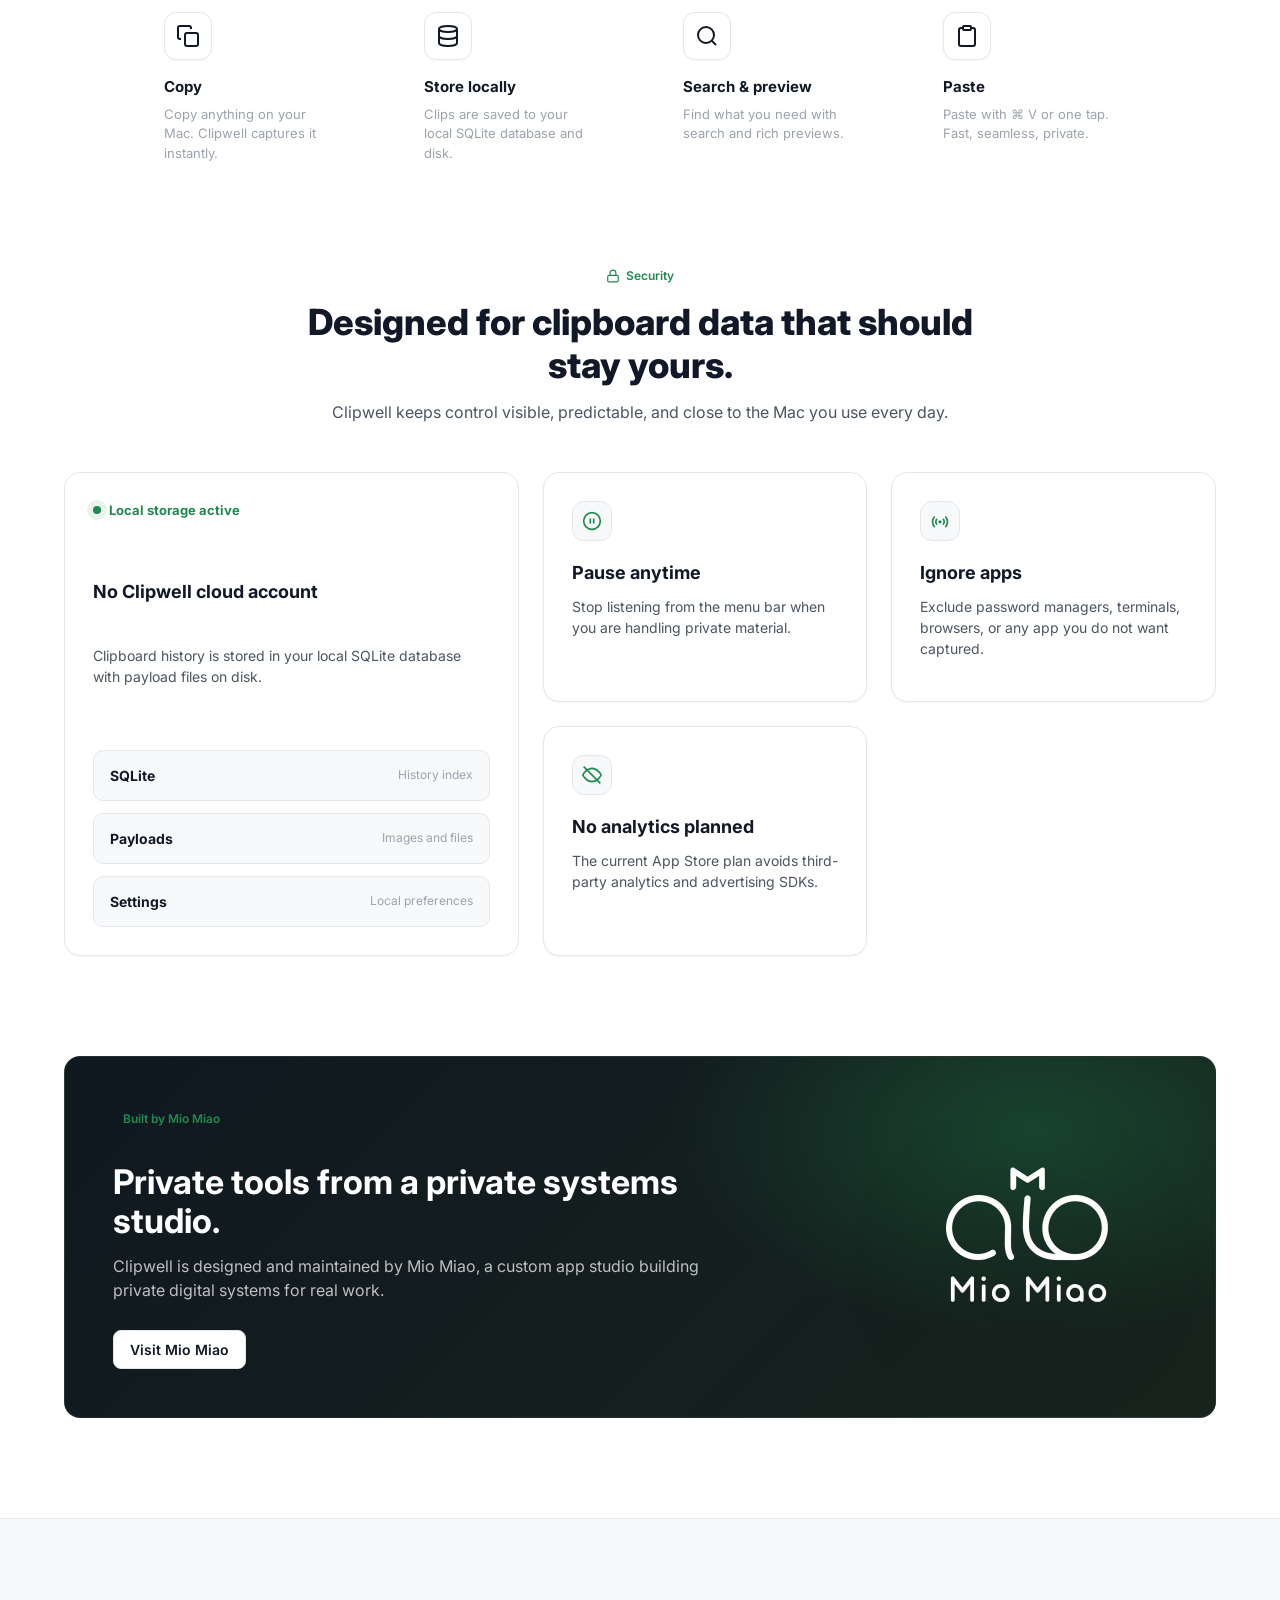
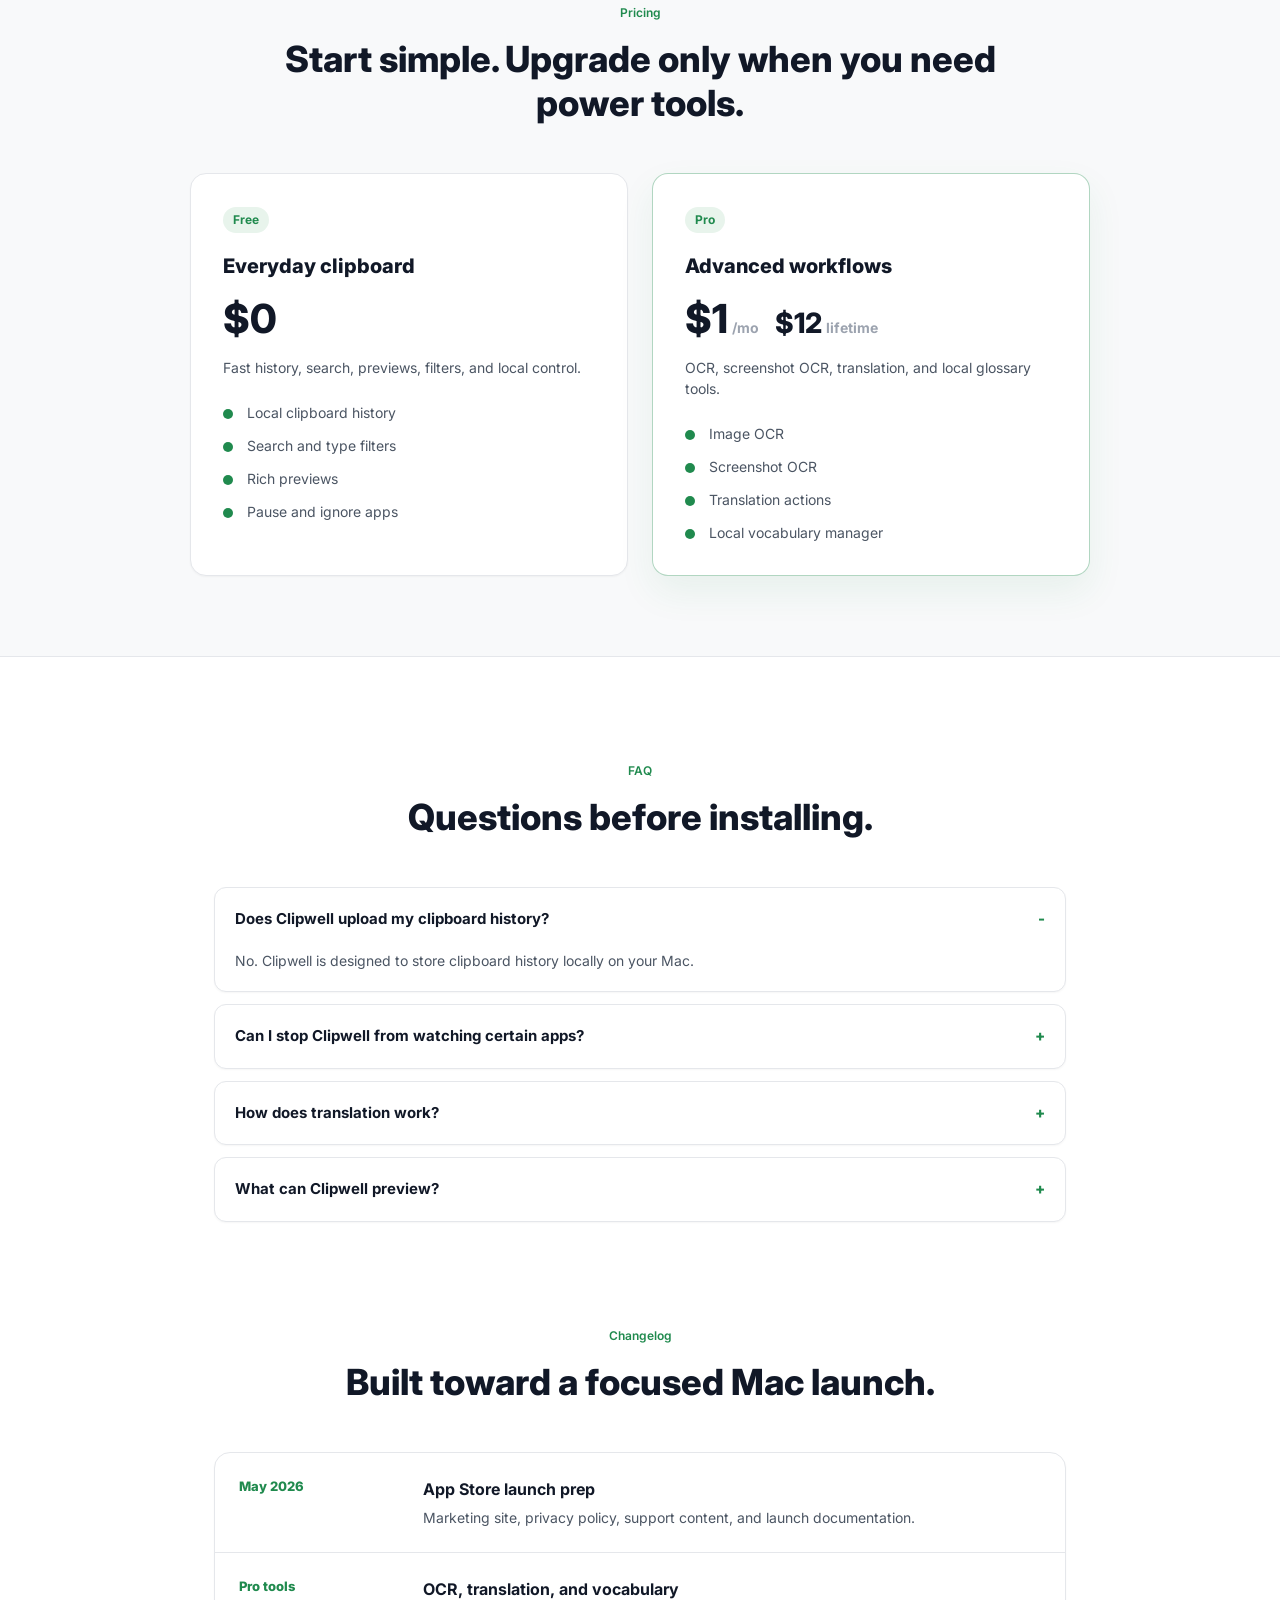
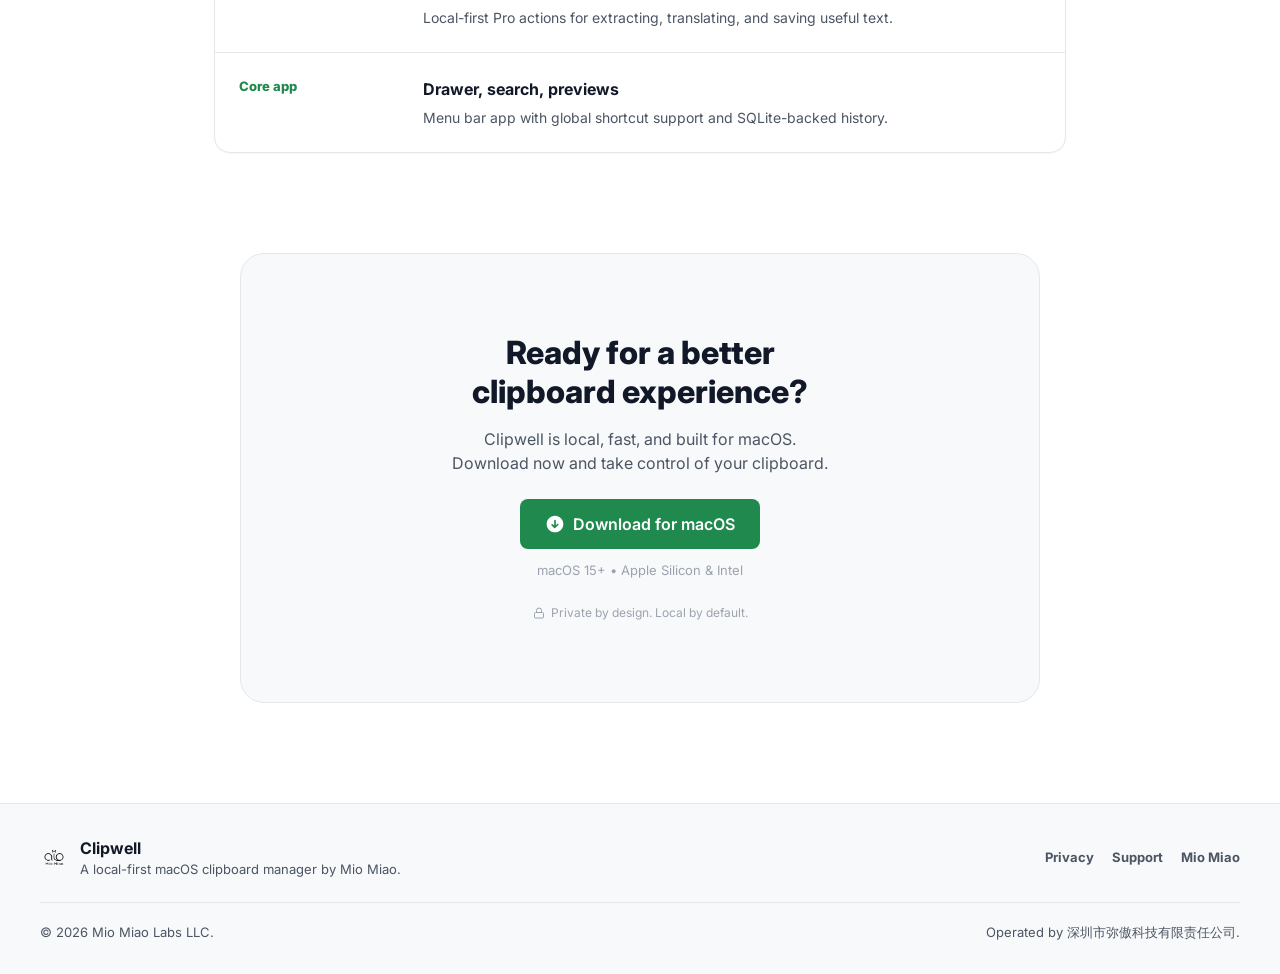
==== commit 6458fba6: "Add notarized DMG release workflow" ====
--- a/marketing/clipwell/index.html
+++ b/marketing/clipwell/index.html
@@ -37,7 +37,7 @@
           <img src="assets/mio-logo-mark-black.webp" alt="" width="22" height="22">
           <span>by Mio Miao</span>
         </a>
-        <a class="btn btn-primary" href="#download">
+        <a class="btn btn-primary" href="downloads/Clipwell-latest.dmg" download>
           <svg width="16" height="16" viewBox="0 0 24 24" fill="currentColor"><path d="M12 2C6.477 2 2 6.477 2 12s4.477 10 10 10 10-4.477 10-10S17.523 2 12 2zm3.293 11.707l-3 3a.999.999 0 01-1.414 0l-3-3a.999.999 0 111.414-1.414L11 13.586V8a1 1 0 012 0v5.586l1.707-1.707a.999.999 0 111.414 1.414z"/></svg>
           Download for macOS
         </a>
@@ -82,7 +82,7 @@
         </div>
         
         <div class="hero-cta-group">
-          <a class="btn btn-primary btn-lg" href="#download">
+          <a class="btn btn-primary btn-lg" href="downloads/Clipwell-latest.dmg" download>
             <svg width="20" height="20" viewBox="0 0 24 24" fill="currentColor"><path d="M12 2C6.477 2 2 6.477 2 12s4.477 10 10 10 10-4.477 10-10S17.523 2 12 2zm3.293 11.707l-3 3a.999.999 0 01-1.414 0l-3-3a.999.999 0 111.414-1.414L11 13.586V8a1 1 0 012 0v5.586l1.707-1.707a.999.999 0 111.414 1.414z"/></svg>
             Download for macOS
           </a>
@@ -90,7 +90,7 @@
             Learn more
           </a>
         </div>
-        <p class="sys-req">macOS 11+ • Apple Silicon & Intel</p>
+        <p class="sys-req">macOS 15+ • Apple Silicon & Intel</p>
       </div>
       
       <div class="hero-right">
@@ -538,11 +538,11 @@
     <section id="download" class="bottom-cta">
       <h2>Ready for a better<br>clipboard experience?</h2>
       <p>Clipwell is local, fast, and built for macOS.<br>Download now and take control of your clipboard.</p>
-      <a class="btn btn-primary btn-lg mt" href="#download">
+      <a class="btn btn-primary btn-lg mt" href="downloads/Clipwell-latest.dmg" download>
         <svg width="20" height="20" viewBox="0 0 24 24" fill="currentColor"><path d="M12 2C6.477 2 2 6.477 2 12s4.477 10 10 10 10-4.477 10-10S17.523 2 12 2zm3.293 11.707l-3 3a.999.999 0 01-1.414 0l-3-3a.999.999 0 111.414-1.414L11 13.586V8a1 1 0 012 0v5.586l1.707-1.707a.999.999 0 111.414 1.414z"/></svg>
         Download for macOS
       </a>
-      <p class="req">macOS 11+ • Apple Silicon & Intel</p>
+      <p class="req">macOS 15+ • Apple Silicon & Intel</p>
       <div class="sec-text"><svg width="12" height="12" viewBox="0 0 24 24" fill="none" stroke="currentColor" stroke-width="2"><rect x="3" y="11" width="18" height="11" rx="2" ry="2"/><path d="M7 11V7a5 5 0 0110 0v4"/></svg> Private by design. Local by default.</div>
     </section>
   </main>
